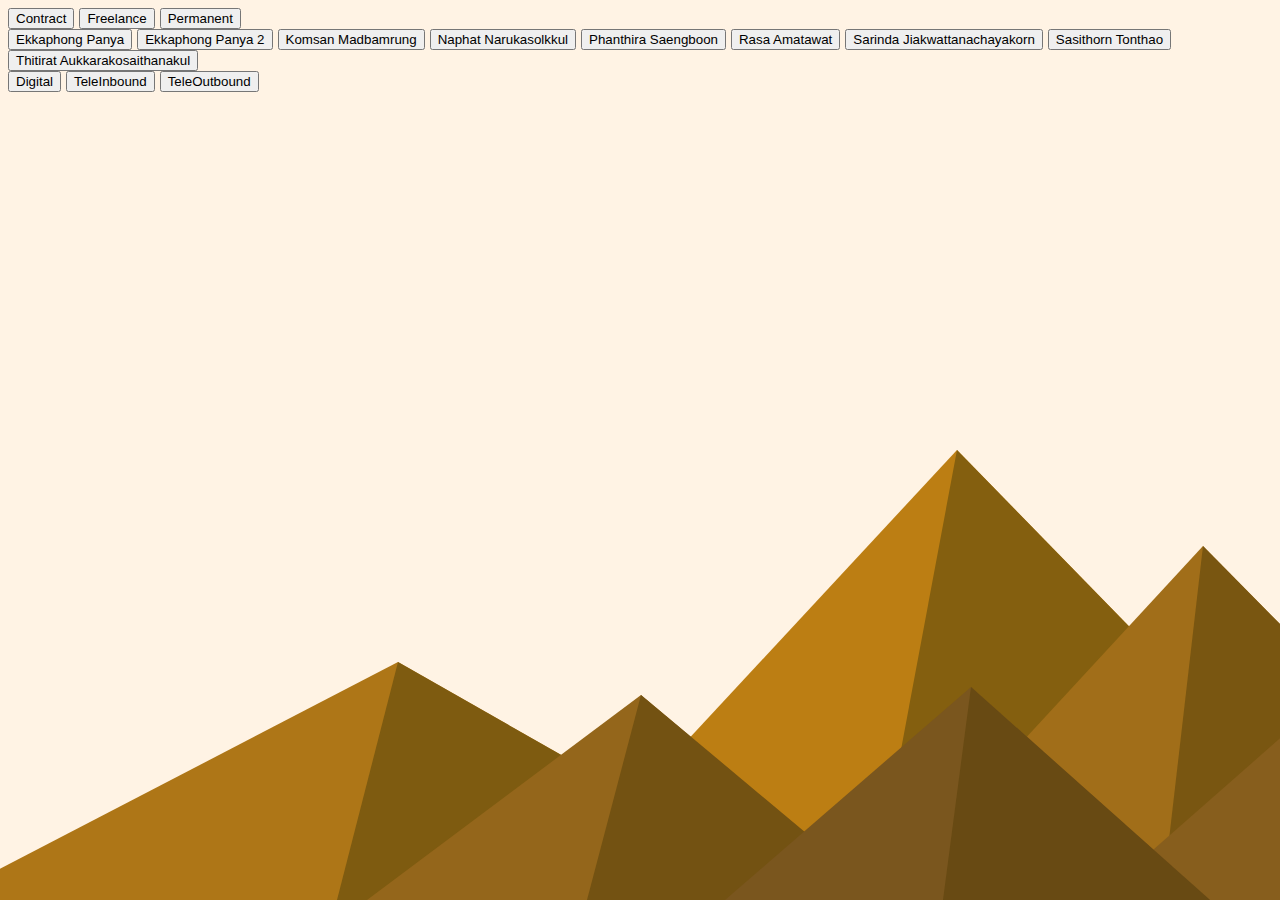
==== index.html @ b5bba04b "filter" ====
<!DOCTYPE html>
<html>
    <head>
        <meta charset="utf-8">
        <title>Index</title>
        <link rel="preconnect" href="https://fonts.googleapis.com">
        <link rel="preconnect" href="https://fonts.gstatic.com" crossorigin>
        <link href="https://fonts.googleapis.com/css2?family=Comfortaa:wght@600&display=swap" rel="stylesheet">
       <link rel="stylesheet" href="css/index.css">
    </head>
    <body>
        <header class="top">
            <div class="page">
                <button id="btncontract">Contract</button>
                <button id="btnfreelance">Freelance</button>
                <button id="btnpermanent">Permanent</button><br />
                <button id="btnekkaphong">Ekkaphong Panya</button>
                <button id="btnekkaphong2">Ekkaphong Panya 2</button>
                <button id="btnkomsan">Komsan Madbamrung</button>
                <button id="btnnaphat">Naphat Narukasolkkul</button>
                <button id="btnphanthira">Phanthira Saengboon</button>
                <button id="btnrasa">Rasa Amatawat</button>
                <button id="btnsarinda">Sarinda Jiakwattanachayakorn</button>
                <button id="btnsasithorn">Sasithorn Tonthao</button>
                <button id="btnthitirat">Thitirat Aukkarakosaithanakul</button><br />
                <button id="btndigital">Digital</button>
                <button id="btnteleinbound">TeleInbound</button>
                <button id="btnteleoutbound">TeleOutbound</button>
            </div>
        </header>
        <div class="main">
            <div id="show">
            </div>
            <script src="js/index.js"></script>
        </div>
    </body>
</html>
---- css/index.css ----
body{
    font-family: 'Comfortaa', cursive;
    font-weight:bolder;
    background-color: #fff3e4;
    background-image: url("data:image/svg+xml,%3Csvg xmlns='http://www.w3.org/2000/svg' viewBox='0 0 1600 900'%3E%3Cpolygon fill='%23bc7e13' points='957 450 539 900 1396 900'/%3E%3Cpolygon fill='%23845f0f' points='957 450 872.9 900 1396 900'/%3E%3Cpolygon fill='%23ae7617' points='-60 900 398 662 816 900'/%3E%3Cpolygon fill='%237e5b10' points='337 900 398 662 816 900'/%3E%3Cpolygon fill='%23a16e19' points='1203 546 1552 900 876 900'/%3E%3Cpolygon fill='%23795611' points='1203 546 1552 900 1162 900'/%3E%3Cpolygon fill='%2394661b' points='641 695 886 900 367 900'/%3E%3Cpolygon fill='%23735212' points='587 900 641 695 886 900'/%3E%3Cpolygon fill='%23875e1d' points='1710 900 1401 632 1096 900'/%3E%3Cpolygon fill='%236e4e13' points='1710 900 1401 632 1365 900'/%3E%3Cpolygon fill='%237a561e' points='1210 900 971 687 725 900'/%3E%3Cpolygon fill='%23684a13' points='943 900 1210 900 971 687'/%3E%3C/svg%3E");
    background-attachment: fixed;
    background-size: cover;}
.show{
}
.permanent{
    overflow: hidden;
    opacity: 1;
    padding: 50px;
    padding-left: 200px;
    margin: 30px;
    border-radius: 200px;
    color: rgb(117, 94, 87);
    font-size: 17px;
    height: 315px;
    transition: 0.6s ease all;
    line-height: 1.8;
    margin-bottom: 0%;
}
.permanent{
    background-color:#D5D6EA;
    box-shadow: 0px 10px 0px #a2a4c2, 0px 3px 15px rgba(0,0,0,.4), inset 0px 1px 0px rgba(255,255,255,.3), inset 0px 0px 3px rgba(255,255,255,.5);
}

.permanent:hover{
    background-color:#e4e4f0;
    box-shadow: 0px 10px 0px #c2c3d8, 0px 3px 15px rgba(0,0,0,.4), inset 0px 1px 0px rgba(255,255,255,.3), inset 0px 0px 3px rgba(255,255,255,.5);
    cursor: pointer;
    transition: 0.3s ease all;
}
.permanent:focus{
    border-radius: 200px;
    height: 900px;
    pointer-events: none;
    transition: 0.3s ease all;
}
.permanent:hover ~ .seemore{
    opacity: 0.7;
    transition: 0.3s ease all;
    animation: float 2s ease-in-out infinite;
}
@keyframes float {
	0% {
		transform: translatey(0px);
	}
	50% {
		transform: translatey(15px);
	}
	100% {
		transform: translatey(0px);
	}
}
.status{
    opacity: 0.9;
    box-shadow: inset 0 0 7px #c4c4c4;
    background-color: rgb(26, 207, 75);
    width: 30px;
    height: 30px;
    margin-right: 90px;
    margin-top: 10px;
    border-radius: 9000px;
    float: right;
}
.seemore{
    height: 60px;
    margin-left: 48.5%;
    margin-top: 1%;
    position: relative;
    opacity: 0;
    transition: 0.3s ease all;
    font-size: 40px;
    color: rgb(0, 0, 0);
}
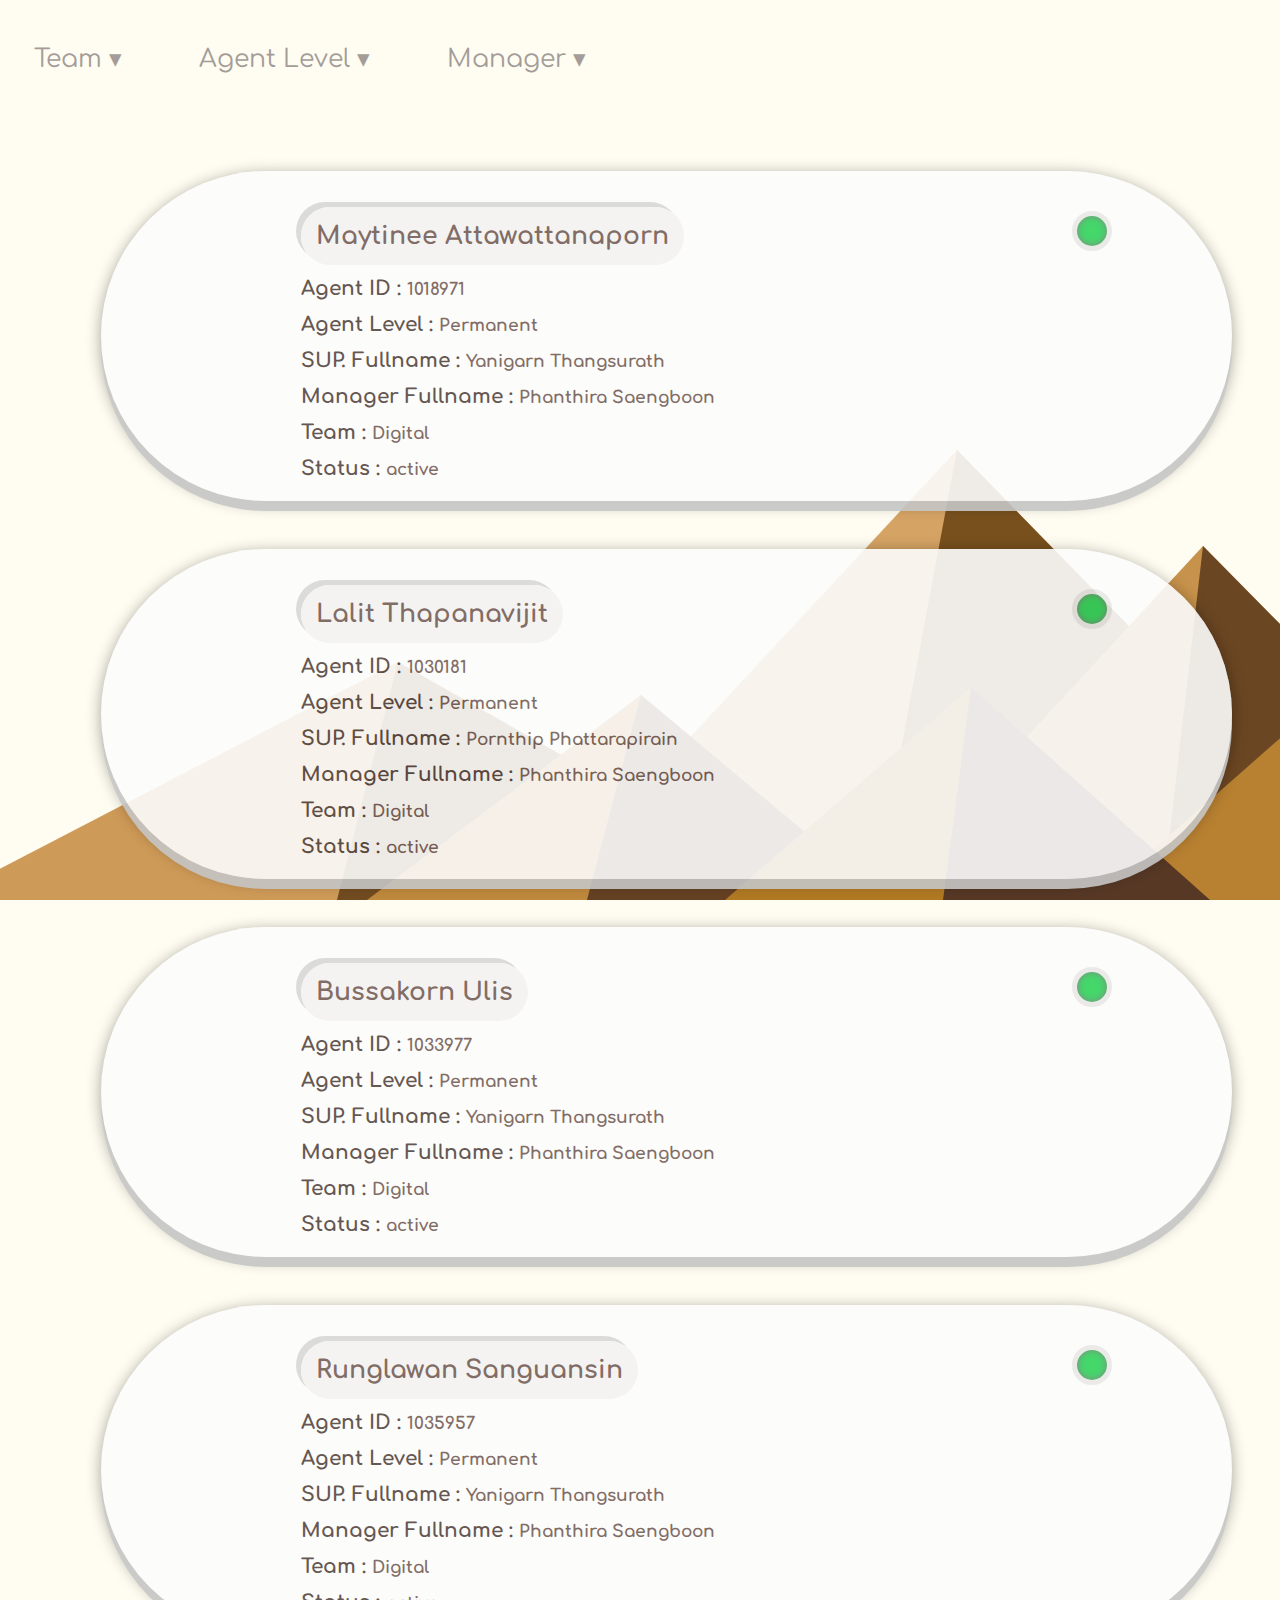
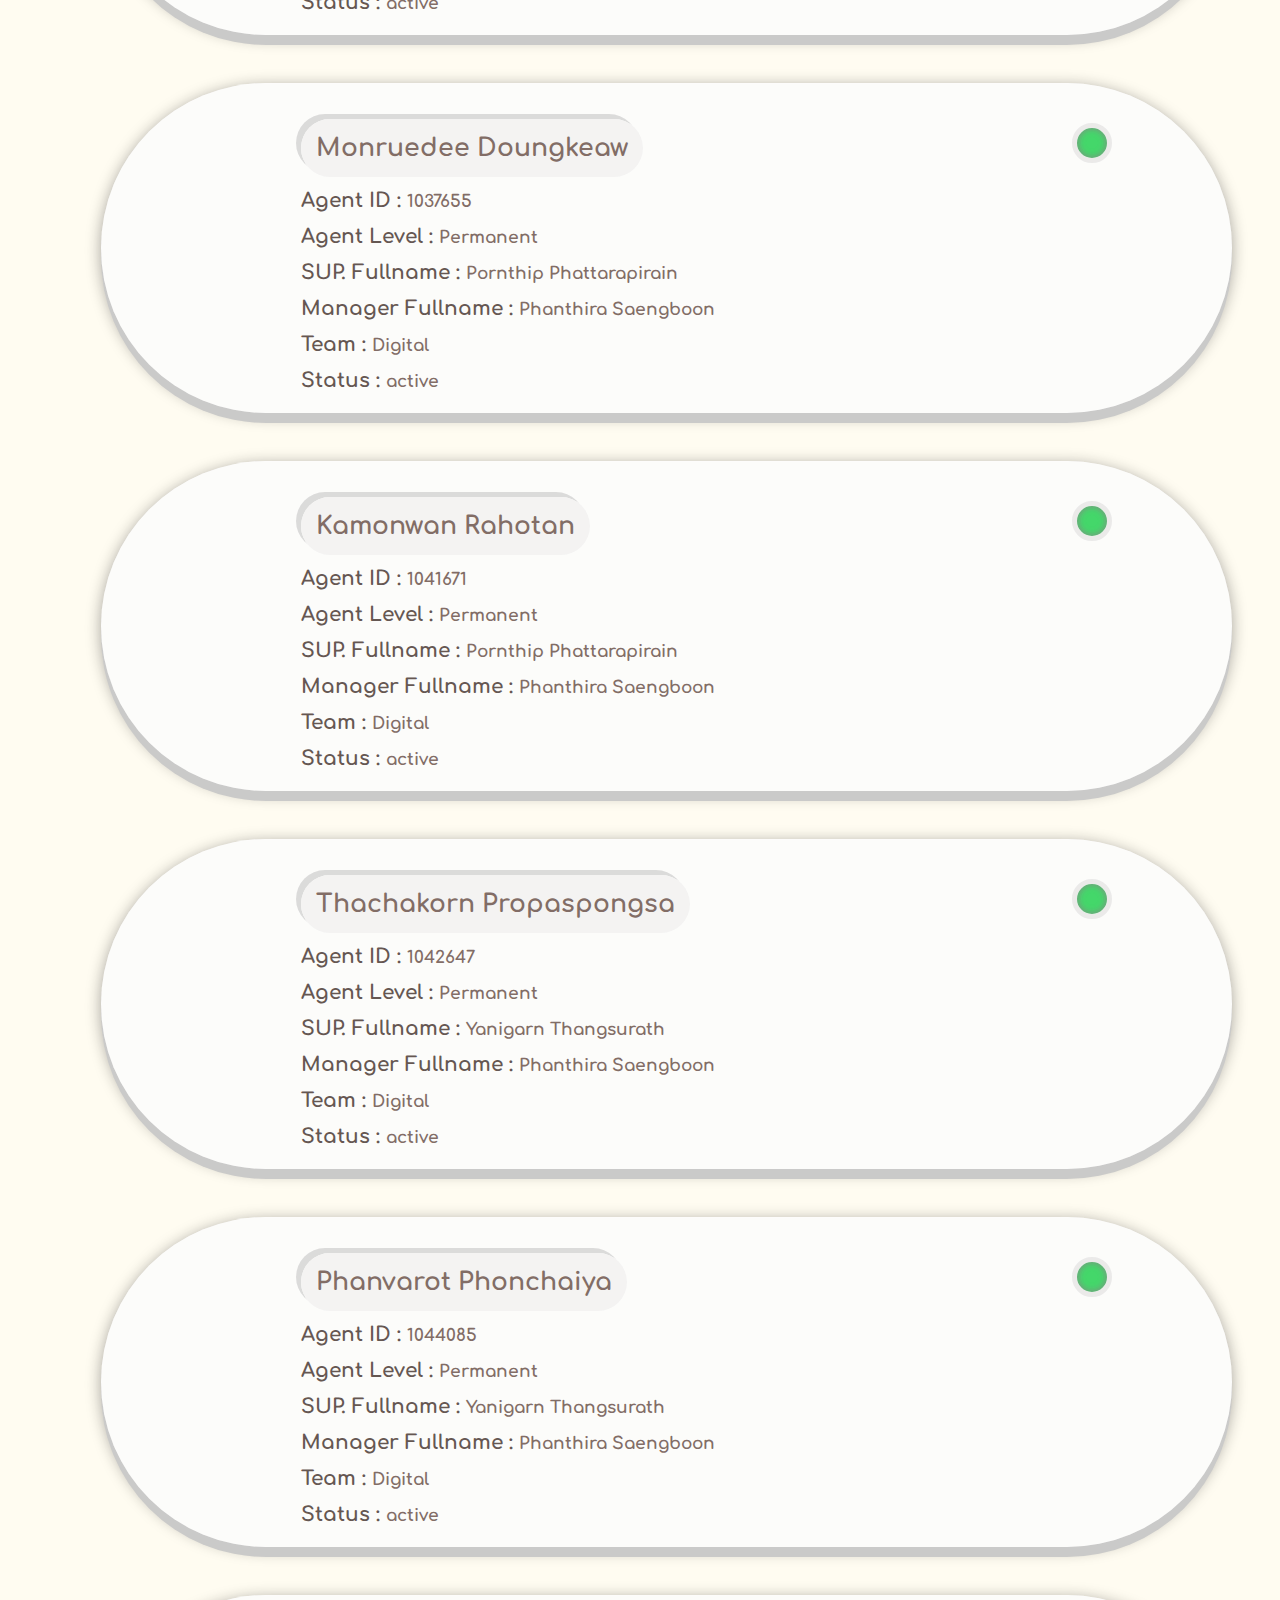
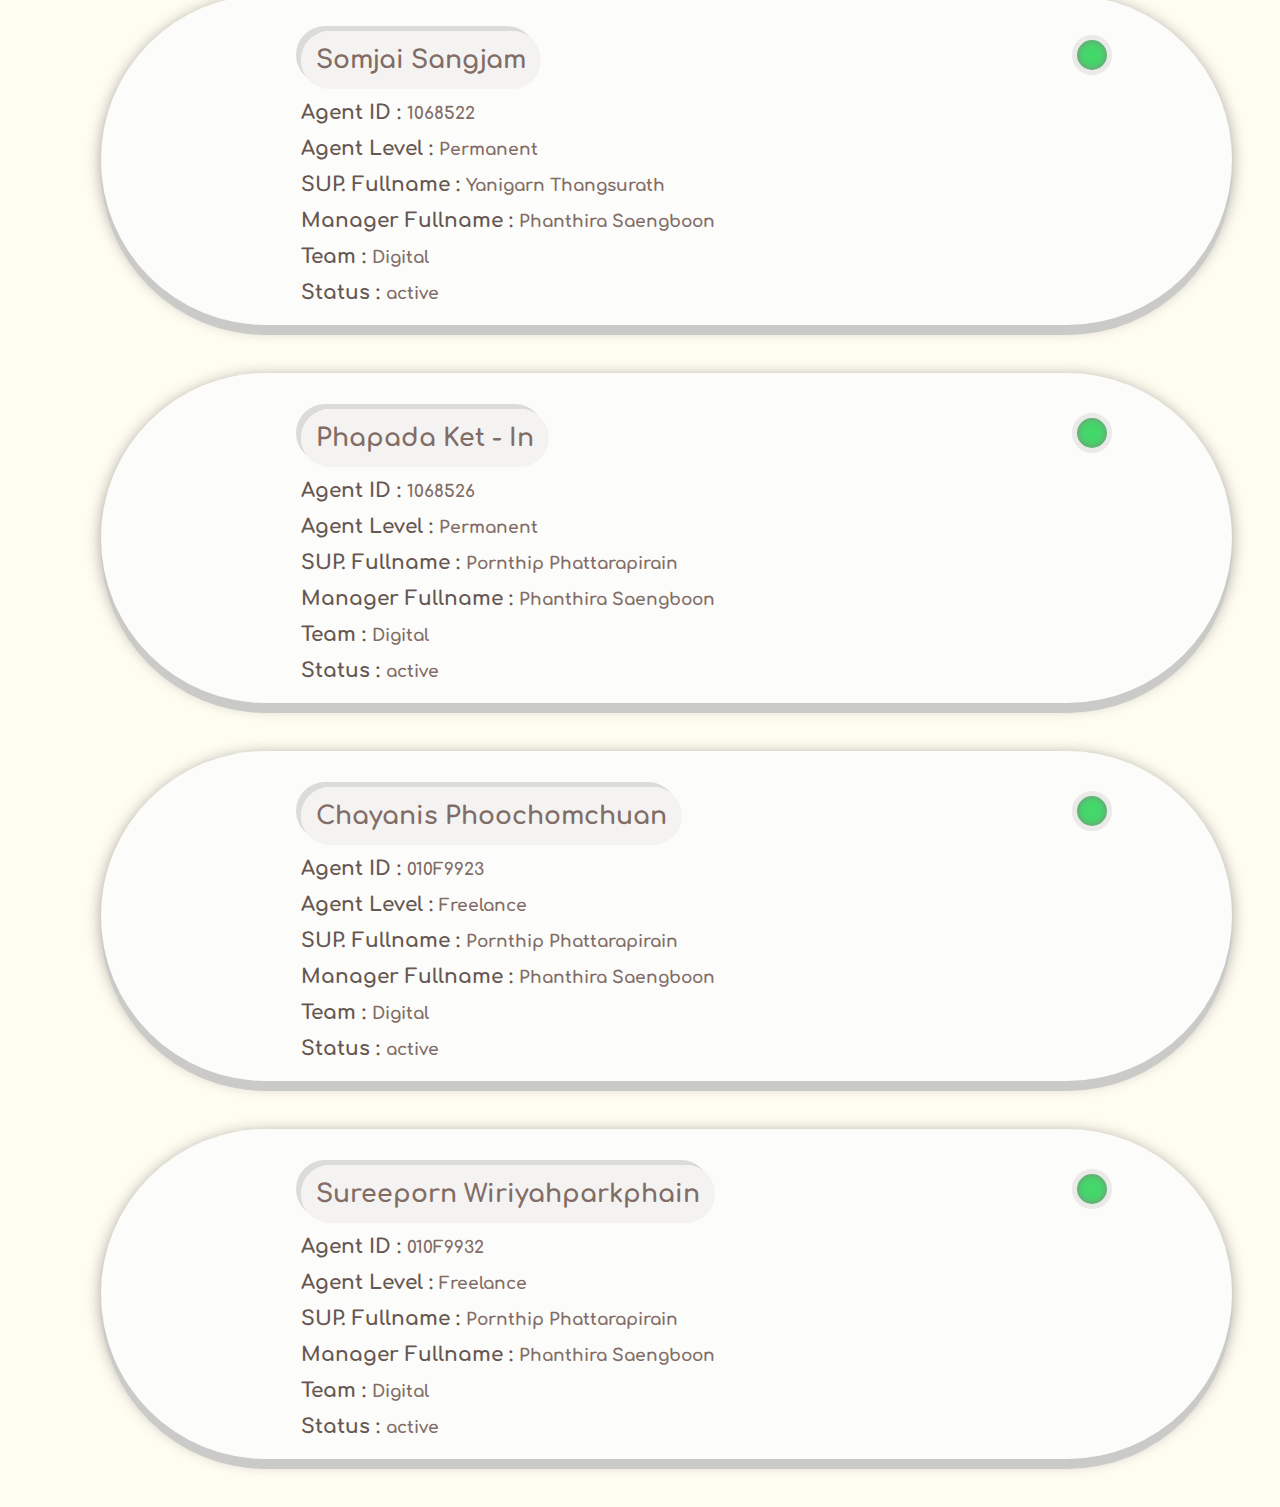
==== commit e87fabfd: "full-update" ====
--- a/index.html
+++ b/index.html
@@ -7,25 +7,129 @@
         <link rel="preconnect" href="https://fonts.gstatic.com" crossorigin>
         <link href="https://fonts.googleapis.com/css2?family=Comfortaa:wght@600&display=swap" rel="stylesheet">
        <link rel="stylesheet" href="css/index.css">
+       <script>
+        function myFunction1() {
+          document.getElementById("myDropdown1").classList.toggle("show1");
+          var dropdowns2 = document.getElementsByClassName("dropdown-content2");
+            var i;
+            for (i = 0; i < dropdowns2.length; i++) {
+              var openDropdown2 = dropdowns2[i];
+              if (openDropdown2.classList.contains('show2')) {
+                openDropdown2.classList.remove('show2');
+              }
+            }
+            var dropdowns3 = document.getElementsByClassName("dropdown-content3");
+            var i;
+            for (i = 0; i < dropdowns3.length; i++) {
+              var openDropdown3 = dropdowns3[i];
+              if (openDropdown3.classList.contains('show3')) {
+                openDropdown3.classList.remove('show3');
+              }
+            }
+        }
+        function myFunction2() {
+          document.getElementById("myDropdown2").classList.toggle("show2");
+          var dropdowns1 = document.getElementsByClassName("dropdown-content1");
+            var i;
+            for (i = 0; i < dropdowns1.length; i++) {
+              var openDropdown1 = dropdowns1[i];
+              if (openDropdown1.classList.contains('show1')) {
+                openDropdown1.classList.remove('show1');
+              }
+            }
+            var dropdowns3 = document.getElementsByClassName("dropdown-content3");
+            var i;
+            for (i = 0; i < dropdowns3.length; i++) {
+              var openDropdown3 = dropdowns3[i];
+              if (openDropdown3.classList.contains('show3')) {
+                openDropdown3.classList.remove('show3');
+              }
+            }
+        }
+        function myFunction3() {
+          document.getElementById("myDropdown3").classList.toggle("show3");
+          var dropdowns2 = document.getElementsByClassName("dropdown-content2");
+            var i;
+            for (i = 0; i < dropdowns2.length; i++) {
+              var openDropdown2 = dropdowns2[i];
+              if (openDropdown2.classList.contains('show2')) {
+                openDropdown2.classList.remove('show2');
+              }
+            }
+            var dropdowns1 = document.getElementsByClassName("dropdown-content1");
+            var i;
+            for (i = 0; i < dropdowns1.length; i++) {
+              var openDropdown1 = dropdowns1[i];
+              if (openDropdown1.classList.contains('show1')) {
+                openDropdown1.classList.remove('show1');
+              }
+            }
+        }
+        window.onclick = function(event) {
+          if (!event.target.matches('.dropbtn1')&&!event.target.matches('.dropbtn2')&&!event.target.matches('.dropbtn3')) {
+            var dropdowns1 = document.getElementsByClassName("dropdown-content1");
+            var i;
+            for (i = 0; i < dropdowns1.length; i++) {
+              var openDropdown1 = dropdowns1[i];
+              if (openDropdown1.classList.contains('show1')) {
+                openDropdown1.classList.remove('show1');
+              }
+            }
+            var dropdowns2 = document.getElementsByClassName("dropdown-content2");
+            var i;
+            for (i = 0; i < dropdowns2.length; i++) {
+              var openDropdown2 = dropdowns2[i];
+              if (openDropdown2.classList.contains('show2')) {
+                openDropdown2.classList.remove('show2');
+              }
+            }
+            var dropdowns3 = document.getElementsByClassName("dropdown-content3");
+            var i;
+            for (i = 0; i < dropdowns3.length; i++) {
+              var openDropdown3 = dropdowns3[i];
+              if (openDropdown3.classList.contains('show3')) {
+                openDropdown3.classList.remove('show3');
+              }
+            }
+          }
+        }
+
+        </script>
     </head>
     <body>
         <header class="top">
             <div class="page">
-                <button id="btncontract">Contract</button>
-                <button id="btnfreelance">Freelance</button>
-                <button id="btnpermanent">Permanent</button><br />
-                <button id="btnekkaphong">Ekkaphong Panya</button>
-                <button id="btnekkaphong2">Ekkaphong Panya 2</button>
-                <button id="btnkomsan">Komsan Madbamrung</button>
-                <button id="btnnaphat">Naphat Narukasolkkul</button>
-                <button id="btnphanthira">Phanthira Saengboon</button>
-                <button id="btnrasa">Rasa Amatawat</button>
-                <button id="btnsarinda">Sarinda Jiakwattanachayakorn</button>
-                <button id="btnsasithorn">Sasithorn Tonthao</button>
-                <button id="btnthitirat">Thitirat Aukkarakosaithanakul</button><br />
-                <button id="btndigital">Digital</button>
-                <button id="btnteleinbound">TeleInbound</button>
-                <button id="btnteleoutbound">TeleOutbound</button>
+                <div class="dropdown1">
+                    <button onclick="myFunction1()" class="dropbtn1" id ="drop1">Team ▾</button>
+                    <div id="myDropdown1" class="dropdown-content1">
+                        <button class="btnteam" id="btndigital">Digital</button>
+                        <button class="btnteam" id="btnteleinbound">TeleInbound</button>
+                        <button class="btnteam" id="btnteleoutbound">TeleOutbound</button>  
+                    </div>
+                </div>
+                <div class="dropdown2">
+                    <button onclick="myFunction2()" class="dropbtn2" id ="drop2">Agent Level ▾</button>
+                    <div id="myDropdown2" class="dropdown-content2">
+                        <button class="btnlv" id="btncontract">Contract</a>
+                        <button class="btnlv" id="btnfreelance">Freelance</a>
+                        <button class="btnlv" id="btnpermanent">Permanent</a>
+                    </div>
+                </div>
+                <div class="dropdown3">
+                    <button onclick="myFunction3()" class="dropbtn3" id ="drop3">Manager ▾</button>
+                    <div id="myDropdown3" class="dropdown-content3">
+                        <button class="btnmng" id="btnekkaphong">Ekkaphong Panya</a>
+                        <button class="btnmng" id="btnekkaphong2">Ekkaphong Panya 2</a>
+                        <button class="btnmng" id="btnkomsan">Komsan Madbamrung</a>
+                        <button class="btnmng" id="btnnaphat">Naphat Narukasolkkul</a>
+                        <button class="btnmng" id="btnphanthira">Phanthira Saengboon</a>
+                        <button class="btnmng" id="btnrasa">Rasa Amatawat</a>
+                        <button class="btnmng" id="btnsarinda">Sarinda Jiakwattanachayakorn</a>
+                        <button class="btnmng" id="btnsasithorn">Sasithorn Tonthao</a>
+                        <button class="btnmng" id="btnthitirat">Thitirat Aukkarakosaithanakul</a>
+                    </div>
+                </div>                             
+
             </div>
         </header>
         <div class="main">
--- a/css/index.css
+++ b/css/index.css
@@ -1,62 +1,81 @@
 body{
     font-family: 'Comfortaa', cursive;
     font-weight:bolder;
-    background-color: #fff3e4;
-    background-image: url("data:image/svg+xml,%3Csvg xmlns='http://www.w3.org/2000/svg' viewBox='0 0 1600 900'%3E%3Cpolygon fill='%23bc7e13' points='957 450 539 900 1396 900'/%3E%3Cpolygon fill='%23845f0f' points='957 450 872.9 900 1396 900'/%3E%3Cpolygon fill='%23ae7617' points='-60 900 398 662 816 900'/%3E%3Cpolygon fill='%237e5b10' points='337 900 398 662 816 900'/%3E%3Cpolygon fill='%23a16e19' points='1203 546 1552 900 876 900'/%3E%3Cpolygon fill='%23795611' points='1203 546 1552 900 1162 900'/%3E%3Cpolygon fill='%2394661b' points='641 695 886 900 367 900'/%3E%3Cpolygon fill='%23735212' points='587 900 641 695 886 900'/%3E%3Cpolygon fill='%23875e1d' points='1710 900 1401 632 1096 900'/%3E%3Cpolygon fill='%236e4e13' points='1710 900 1401 632 1365 900'/%3E%3Cpolygon fill='%237a561e' points='1210 900 971 687 725 900'/%3E%3Cpolygon fill='%23684a13' points='943 900 1210 900 971 687'/%3E%3C/svg%3E");
+    background-color: #FFFCF1;
+    background-image: url("data:image/svg+xml,%3Csvg xmlns='http://www.w3.org/2000/svg' viewBox='0 0 1600 900'%3E%3Cpolygon fill='%23d5a364' points='957 450 539 900 1396 900'/%3E%3Cpolygon fill='%2378501e' points='957 450 872.9 900 1396 900'/%3E%3Cpolygon fill='%23ce9a57' points='-60 900 398 662 816 900'/%3E%3Cpolygon fill='%23724b20' points='337 900 398 662 816 900'/%3E%3Cpolygon fill='%23c7924b' points='1203 546 1552 900 876 900'/%3E%3Cpolygon fill='%236b4622' points='1203 546 1552 900 1162 900'/%3E%3Cpolygon fill='%23bf893e' points='641 695 886 900 367 900'/%3E%3Cpolygon fill='%23654123' points='587 900 641 695 886 900'/%3E%3Cpolygon fill='%23b88131' points='1710 900 1401 632 1096 900'/%3E%3Cpolygon fill='%235d3c24' points='1710 900 1401 632 1365 900'/%3E%3Cpolygon fill='%23b07923' points='1210 900 971 687 725 900'/%3E%3Cpolygon fill='%23563825' points='943 900 1210 900 971 687'/%3E%3C/svg%3E");
     background-attachment: fixed;
     background-size: cover;}
-.show{
+#show{
+    margin-top: 100px;
+    margin-left: 5%;
 }
 .permanent{
+    border-radius: 200px;
+    width: 75%;
     overflow: hidden;
-    opacity: 1;
-    padding: 50px;
+    opacity: 0.9;
+    padding: 30px;
     padding-left: 200px;
     margin: 30px;
-    border-radius: 200px;
     color: rgb(117, 94, 87);
     font-size: 17px;
-    height: 315px;
+    height: 270px;
     transition: 0.6s ease all;
     line-height: 1.8;
-    margin-bottom: 0%;
-}
-.permanent{
-    background-color:#D5D6EA;
-    box-shadow: 0px 10px 0px #a2a4c2, 0px 3px 15px rgba(0,0,0,.4), inset 0px 1px 0px rgba(255,255,255,.3), inset 0px 0px 3px rgba(255,255,255,.5);
+    margin-bottom: 4%;
+    margin-top: 0%;
+    background-color:#fcfcfc;
+    box-shadow: 0px 10px 0px #c5c5c5, 0px 3px 15px rgba(0,0,0,.4), inset 0px 1px 0px rgba(255,255,255,.3), inset 0px 0px 3px rgba(255,255,255,.5);
+
 }
 
 .permanent:hover{
-    background-color:#e4e4f0;
-    box-shadow: 0px 10px 0px #c2c3d8, 0px 3px 15px rgba(0,0,0,.4), inset 0px 1px 0px rgba(255,255,255,.3), inset 0px 0px 3px rgba(255,255,255,.5);
+    transform: scale(1.06);
+    opacity: 1;
+    background-color:#ffffff;
+    box-shadow: 0px 10px 0px #c5c5c5, 0px 3px 15px rgba(0,0,0,.4), inset 0px 1px 0px rgba(255,255,255,.3), inset 0px 0px 3px rgba(255,255,255,.5);
     cursor: pointer;
     transition: 0.3s ease all;
 }
 .permanent:focus{
-    border-radius: 200px;
-    height: 900px;
+    opacity: 1;
+    height: 840px;
     pointer-events: none;
     transition: 0.3s ease all;
 }
-.permanent:hover ~ .seemore{
-    opacity: 0.7;
+.permanent:hover > .seemore{
+    opacity: 0.5;
     transition: 0.3s ease all;
     animation: float 2s ease-in-out infinite;
 }
+.permanent:hover .Column,.permanent:hover > .agentname{
+}
+.agentname{
+    font-size: 25px;
+    background-color: #f3f3f3;
+    border-radius:50px;padding:15px;
+    margin-bottom:10px;
+    box-shadow: -5px -5px 0  #d8d8d8;
+    line-height: 2.8;
+}
+.bold{
+    color: rgb(85, 70, 65);
+    font-size: 20px;
+}
 @keyframes float {
 	0% {
-		transform: translatey(0px);
+		transform: translatey(-130px);
 	}
 	50% {
-		transform: translatey(15px);
+		transform: translatey(-110px);
 	}
 	100% {
-		transform: translatey(0px);
+		transform: translatey(-130px);
 	}
 }
 .status{
     opacity: 0.9;
-    box-shadow: inset 0 0 7px #c4c4c4;
+    box-shadow: inset 0 0 7px #6e6e6e;
     background-color: rgb(26, 207, 75);
     width: 30px;
     height: 30px;
@@ -64,14 +83,106 @@
     margin-top: 10px;
     border-radius: 9000px;
     float: right;
+    border: 5px solid rgb(231, 231, 231);
 }
 .seemore{
-    height: 60px;
-    margin-left: 48.5%;
-    margin-top: 1%;
+    opacity: 0;
+    transform: translatey(-110px);
+    line-height: 0px;
+    margin-bottom: 0%;
+    height: 0px;
+    margin-left: 40%;
+    margin-top: 0%;
     position: relative;
-    opacity: 0;
     transition: 0.3s ease all;
-    font-size: 40px;
+    font-size: 80px;
     color: rgb(0, 0, 0);
+}
+.dropbtn1,.dropbtn2,.dropbtn3 {
+    font-family: 'Comfortaa', cursive;
+    height: 10px;
+    background-color: transparent;
+    border: none;
+    cursor:pointer;
+    outline: none;
+    color: rgb(163, 156, 153);
+    margin-right: 40px;
+    margin-left: 20px;
+    margin-top: 35px;
+    font-size: 25px;
+    transition: 0.6s ease all;
+  }
+
+.dropbtn1:hover,.dropbtn2:hover,.dropbtn3:hover{
+    height: 10px;
+    color:rgb(100, 97, 95);
+    transform: scale(1.1);
+}
+.dropdown1,.dropdown2 ,.dropdown3 {
+    position: relative;
+    display: inline-block;
+  }
+  
+.dropdown-content1,.dropdown-content2 ,.dropdown-content3 {
+    margin-left: 20px;
+    margin-top: 10px;
+    display: none;
+    position: absolute;
+    background-color: white;
+    opacity: 0.8;
+    min-width: 150px;
+    box-shadow: 0px 8px 16px 0px rgba(0,0,0,0.2);
+    z-index: 1;
+    border-radius: 25px;
+  }
+
+.dropdown-content1 a:hover,.dropdown-content2 a:hover,.dropdown-content3 a:hover {
+      background-color: #ddd;
+    }
+.btnlv,.btnmng,.btnteam{
+    font-family: 'Comfortaa', cursive;
+    font-weight: bolder;
+    background: transparent;
+    border: transparent;
+    display: block;
+    font-size: 15px;
+    padding: 10px;
+    width: 100%;
+    text-align: left;
+    border-radius: 25px;
+}
+.btnlv:hover,.btnmng:hover,.btnteam:hover{
+background: #ddd;
+cursor: pointer;
+border-radius: 25px;
+}
+.show1 {display:block;}
+.show2 {display:block;}
+.show3 {display:block;}
+.Row {
+    margin-top: 20px;
+    display: table;
+    width: 70%; 
+    table-layout: fixed; 
+    border-spacing: 5px; 
+}
+.Left,.Right{
+    display: table-cell;
+}
+.Column{
+    display: table-cell;
+    background-color: #f8f8f8;
+    box-shadow: -5px -5px 0  #ececec;
+    border-radius:50px;
+    padding:5px;
+    text-align: center;
+}
+.RowLv {
+    margin-top: 20px;
+    display: table;
+    width: 70%; 
+    table-layout: fixed; 
+    border-spacing: 40px 2px; 
+    margin-left: -4%;
+
 }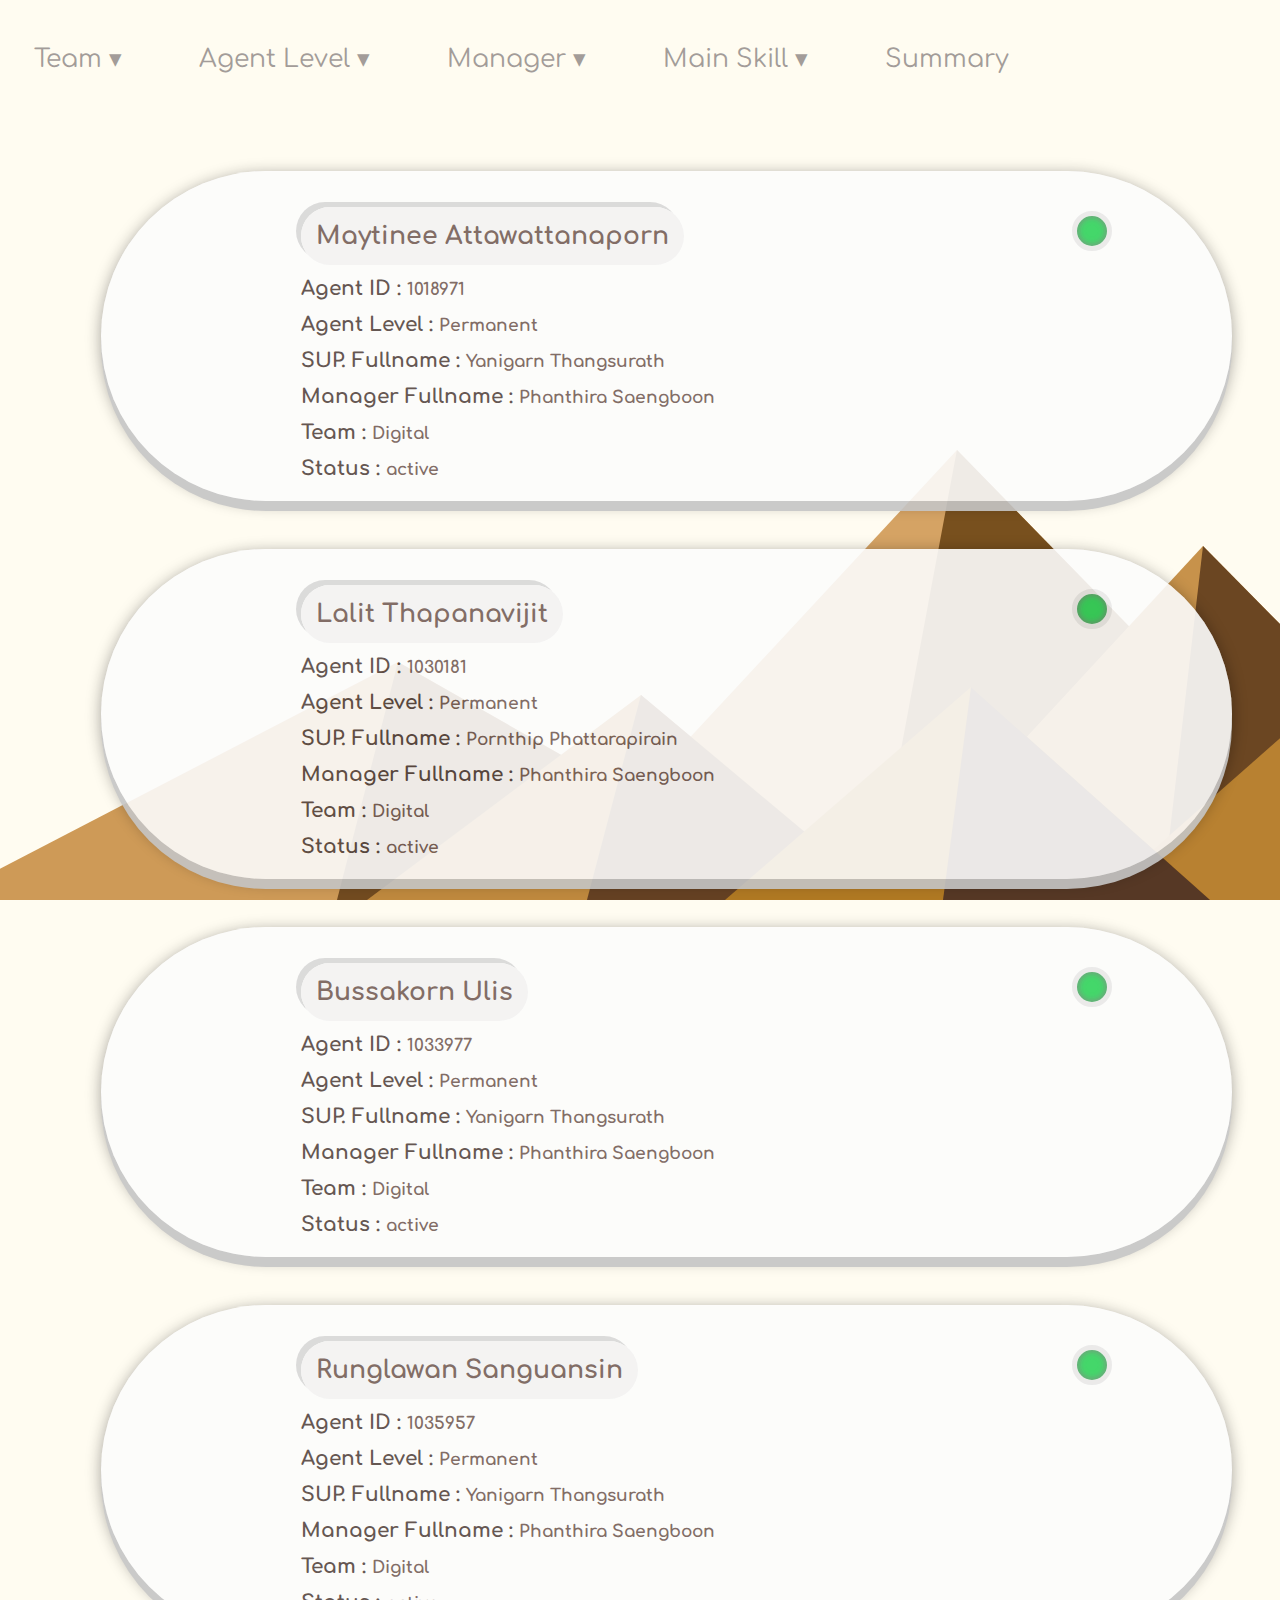
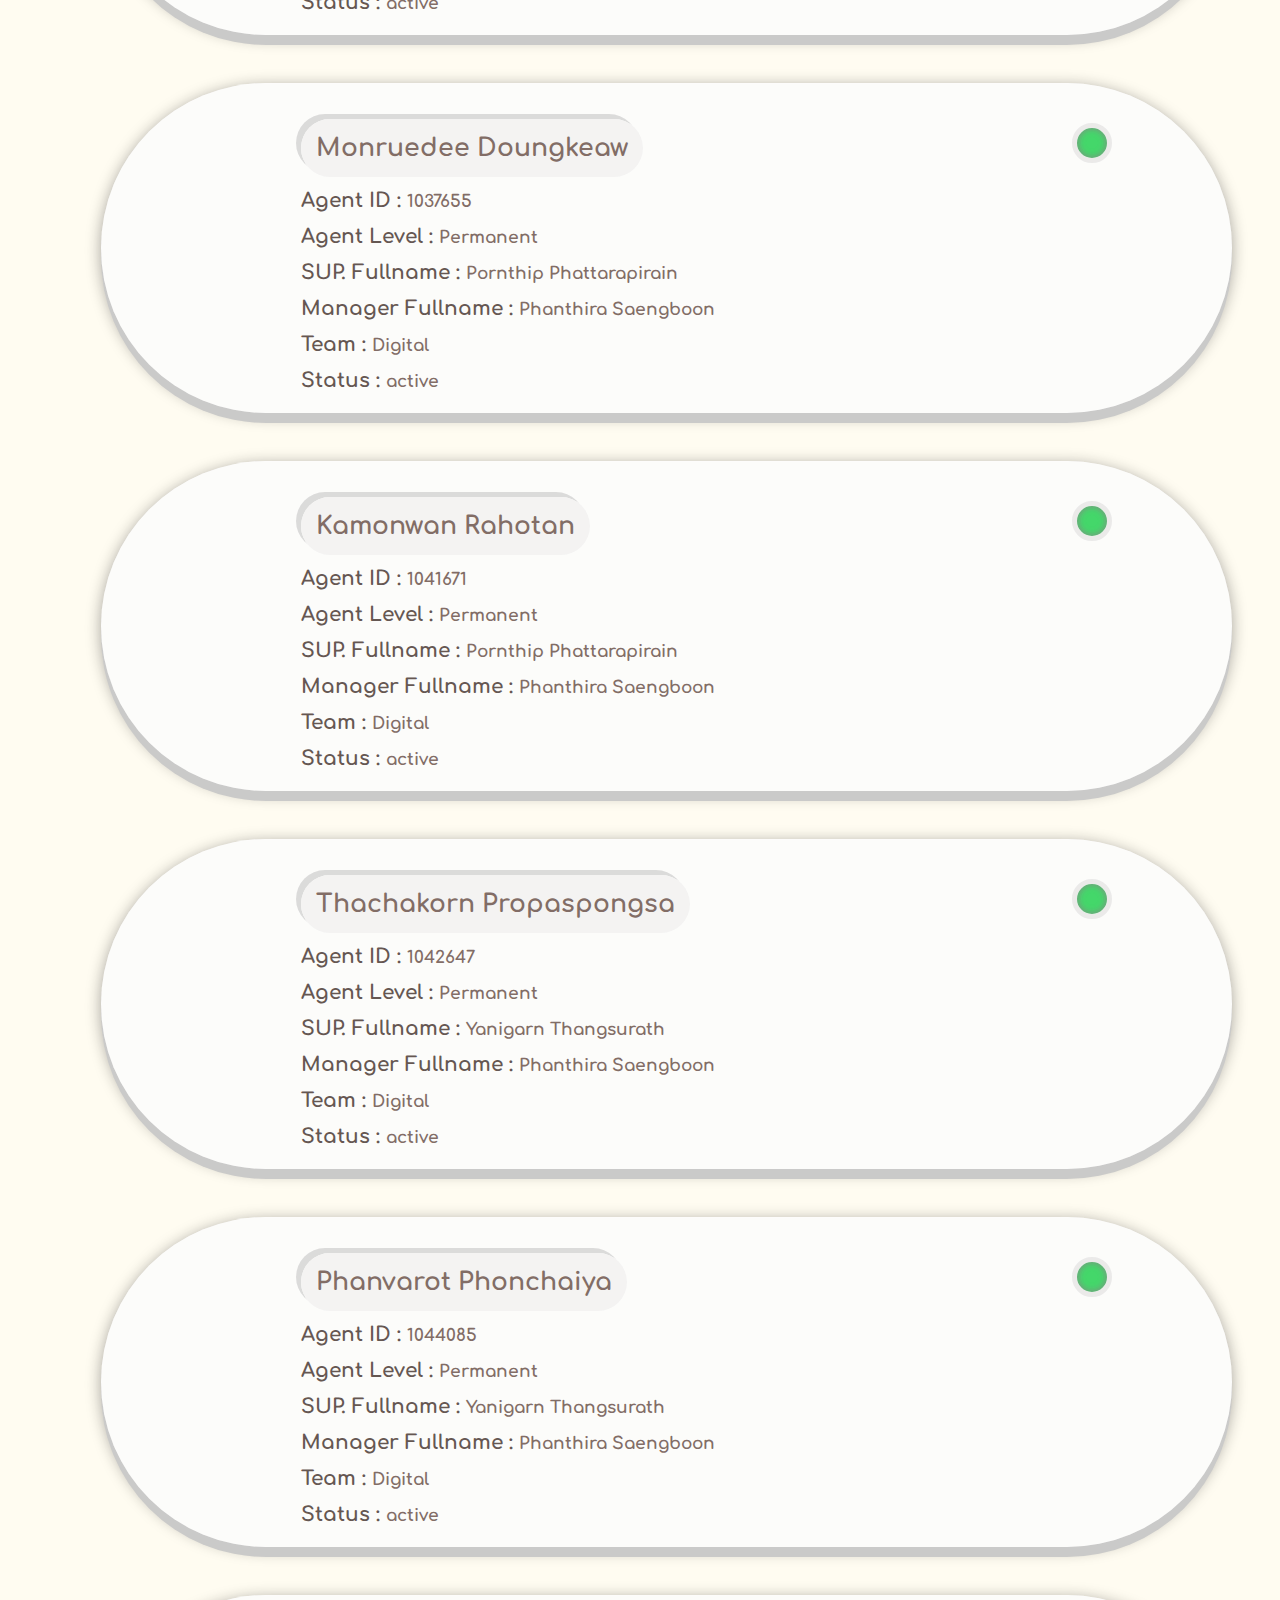
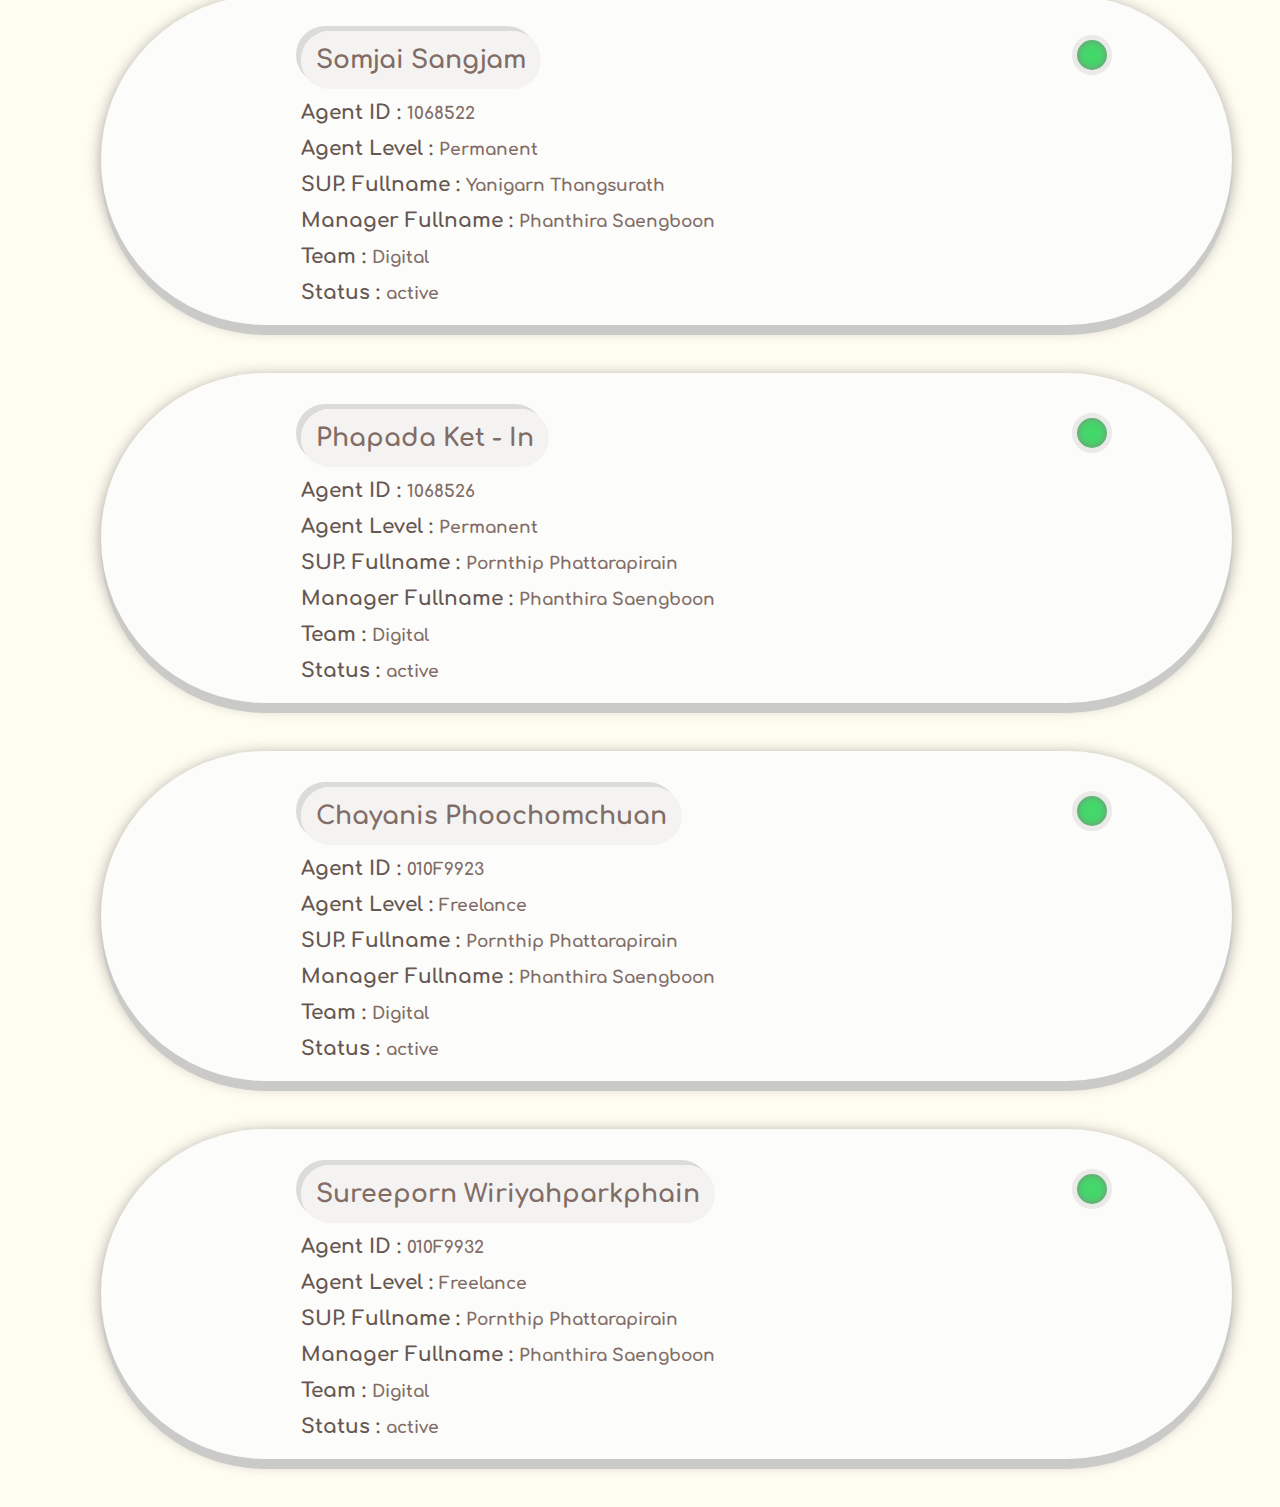
==== commit 7fb0db18: "summary" ====
--- a/index.html
+++ b/index.html
@@ -2,7 +2,7 @@
 <html>
     <head>
         <meta charset="utf-8">
-        <title>Index</title>
+        <title>Agent Info</title>
         <link rel="preconnect" href="https://fonts.googleapis.com">
         <link rel="preconnect" href="https://fonts.gstatic.com" crossorigin>
         <link href="https://fonts.googleapis.com/css2?family=Comfortaa:wght@600&display=swap" rel="stylesheet">
@@ -26,6 +26,14 @@
                 openDropdown3.classList.remove('show3');
               }
             }
+            var dropdowns4 = document.getElementsByClassName("dropdown-content4");
+            var i;
+            for (i = 0; i < dropdowns4.length; i++) {
+              var openDropdown4 = dropdowns4[i];
+              if (openDropdown4.classList.contains('show4')) {
+                openDropdown4.classList.remove('show4');
+              }
+            }
         }
         function myFunction2() {
           document.getElementById("myDropdown2").classList.toggle("show2");
@@ -45,17 +53,17 @@
                 openDropdown3.classList.remove('show3');
               }
             }
+            var dropdowns4 = document.getElementsByClassName("dropdown-content4");
+            var i;
+            for (i = 0; i < dropdowns4.length; i++) {
+              var openDropdown4 = dropdowns4[i];
+              if (openDropdown4.classList.contains('show4')) {
+                openDropdown4.classList.remove('show4');
+              }
+            }
         }
         function myFunction3() {
           document.getElementById("myDropdown3").classList.toggle("show3");
-          var dropdowns2 = document.getElementsByClassName("dropdown-content2");
-            var i;
-            for (i = 0; i < dropdowns2.length; i++) {
-              var openDropdown2 = dropdowns2[i];
-              if (openDropdown2.classList.contains('show2')) {
-                openDropdown2.classList.remove('show2');
-              }
-            }
             var dropdowns1 = document.getElementsByClassName("dropdown-content1");
             var i;
             for (i = 0; i < dropdowns1.length; i++) {
@@ -64,9 +72,52 @@
                 openDropdown1.classList.remove('show1');
               }
             }
+            var dropdowns2 = document.getElementsByClassName("dropdown-content2");
+            var i;
+            for (i = 0; i < dropdowns2.length; i++) {
+              var openDropdown2 = dropdowns2[i];
+              if (openDropdown2.classList.contains('show2')) {
+                openDropdown2.classList.remove('show2');
+              }
+            }
+            var dropdowns4 = document.getElementsByClassName("dropdown-content4");
+            var i;
+            for (i = 0; i < dropdowns4.length; i++) {
+              var openDropdown4 = dropdowns4[i];
+              if (openDropdown4.classList.contains('show4')) {
+                openDropdown4.classList.remove('show4');
+              }
+            }
+        }
+        function myFunction4() {
+          document.getElementById("myDropdown4").classList.toggle("show4");
+            var dropdowns2 = document.getElementsByClassName("dropdown-content2");
+            var i;
+            for (i = 0; i < dropdowns2.length; i++) {
+              var openDropdown2 = dropdowns2[i];
+              if (openDropdown2.classList.contains('show2')) {
+                openDropdown2.classList.remove('show2');
+              }
+            }
+            var dropdowns1 = document.getElementsByClassName("dropdown-content1");
+            var i;
+            for (i = 0; i < dropdowns1.length; i++) {
+              var openDropdown1 = dropdowns1[i];
+              if (openDropdown1.classList.contains('show1')) {
+                openDropdown1.classList.remove('show1');
+              }
+            }
+            var dropdowns3 = document.getElementsByClassName("dropdown-content3");
+            var i;
+            for (i = 0; i < dropdowns3.length; i++) {
+              var openDropdown3 = dropdowns3[i];
+              if (openDropdown3.classList.contains('show3')) {
+                openDropdown3.classList.remove('show3');
+              }
+            }
         }
         window.onclick = function(event) {
-          if (!event.target.matches('.dropbtn1')&&!event.target.matches('.dropbtn2')&&!event.target.matches('.dropbtn3')) {
+          if (!event.target.matches('.dropbtn1')&&!event.target.matches('.dropbtn2')&&!event.target.matches('.dropbtn3')&&!event.target.matches('.dropbtn4')) {
             var dropdowns1 = document.getElementsByClassName("dropdown-content1");
             var i;
             for (i = 0; i < dropdowns1.length; i++) {
@@ -89,6 +140,14 @@
               var openDropdown3 = dropdowns3[i];
               if (openDropdown3.classList.contains('show3')) {
                 openDropdown3.classList.remove('show3');
+              }
+            }
+            var dropdowns4 = document.getElementsByClassName("dropdown-content4");
+            var i;
+            for (i = 0; i < dropdowns4.length; i++) {
+              var openDropdown4 = dropdowns4[i];
+              if (openDropdown4.classList.contains('show4')) {
+                openDropdown4.classList.remove('show4');
               }
             }
           }
@@ -128,8 +187,22 @@
                         <button class="btnmng" id="btnsasithorn">Sasithorn Tonthao</a>
                         <button class="btnmng" id="btnthitirat">Thitirat Aukkarakosaithanakul</a>
                     </div>
-                </div>                             
-
+                </div> 
+                <div class="dropdown4">
+                  <button onclick="myFunction4()" class="dropbtn4" id ="drop4">Main Skill ▾</button>
+                  <div id="myDropdown4" class="dropdown-content4">
+                      <button class="btnskill" id="btnentsim">EntSIM</a>
+                      <button class="btnskill" id="btnp2p">P2P</a>
+                      <button class="btnskill" id="btntmh">TMH</a>
+                      <button class="btnskill" id="btntol">TOL (CVG)</a>
+                      <button class="btnskill" id="btntid">True ID</a>
+                      <button class="btnskill" id="btntvs">TVS</a>
+                      <button class="btnskill" id="btnutmh">Up TMH</a>
+                      <button class="btnskill" id="btnutol">Up TOL</a>
+                      <button class="btnskill" id="btnutvs">Up TVS</a>
+                  </div>
+              </div>                             
+                  <button class="btnsummary" onclick=" window.open('summary.html','_blank')"> Summary</button>
             </div>
         </header>
         <div class="main">
--- a/css/index.css
+++ b/css/index.css
@@ -4,7 +4,8 @@
     background-color: #FFFCF1;
     background-image: url("data:image/svg+xml,%3Csvg xmlns='http://www.w3.org/2000/svg' viewBox='0 0 1600 900'%3E%3Cpolygon fill='%23d5a364' points='957 450 539 900 1396 900'/%3E%3Cpolygon fill='%2378501e' points='957 450 872.9 900 1396 900'/%3E%3Cpolygon fill='%23ce9a57' points='-60 900 398 662 816 900'/%3E%3Cpolygon fill='%23724b20' points='337 900 398 662 816 900'/%3E%3Cpolygon fill='%23c7924b' points='1203 546 1552 900 876 900'/%3E%3Cpolygon fill='%236b4622' points='1203 546 1552 900 1162 900'/%3E%3Cpolygon fill='%23bf893e' points='641 695 886 900 367 900'/%3E%3Cpolygon fill='%23654123' points='587 900 641 695 886 900'/%3E%3Cpolygon fill='%23b88131' points='1710 900 1401 632 1096 900'/%3E%3Cpolygon fill='%235d3c24' points='1710 900 1401 632 1365 900'/%3E%3Cpolygon fill='%23b07923' points='1210 900 971 687 725 900'/%3E%3Cpolygon fill='%23563825' points='943 900 1210 900 971 687'/%3E%3C/svg%3E");
     background-attachment: fixed;
-    background-size: cover;}
+    background-size: cover;
+}
 #show{
     margin-top: 100px;
     margin-left: 5%;
@@ -98,7 +99,7 @@
     font-size: 80px;
     color: rgb(0, 0, 0);
 }
-.dropbtn1,.dropbtn2,.dropbtn3 {
+.dropbtn1,.dropbtn2,.dropbtn3,.dropbtn4,.btnsummary {
     font-family: 'Comfortaa', cursive;
     height: 10px;
     background-color: transparent;
@@ -113,17 +114,17 @@
     transition: 0.6s ease all;
   }
 
-.dropbtn1:hover,.dropbtn2:hover,.dropbtn3:hover{
+.dropbtn1:hover,.dropbtn2:hover,.dropbtn3:hover,.dropbtn4:hover,.btnsummary:hover{
     height: 10px;
     color:rgb(100, 97, 95);
     transform: scale(1.1);
 }
-.dropdown1,.dropdown2 ,.dropdown3 {
+.dropdown1,.dropdown2 ,.dropdown3,.dropdown4 {
     position: relative;
     display: inline-block;
   }
   
-.dropdown-content1,.dropdown-content2 ,.dropdown-content3 {
+.dropdown-content1,.dropdown-content2 ,.dropdown-content3,.dropdown-content4 {
     margin-left: 20px;
     margin-top: 10px;
     display: none;
@@ -136,10 +137,10 @@
     border-radius: 25px;
   }
 
-.dropdown-content1 a:hover,.dropdown-content2 a:hover,.dropdown-content3 a:hover {
+.dropdown-content1 a:hover,.dropdown-content2 a:hover,.dropdown-content3 a:hover,.dropdown-content4 a:hover {
       background-color: #ddd;
     }
-.btnlv,.btnmng,.btnteam{
+.btnlv,.btnmng,.btnteam,.btnskill{
     font-family: 'Comfortaa', cursive;
     font-weight: bolder;
     background: transparent;
@@ -151,14 +152,12 @@
     text-align: left;
     border-radius: 25px;
 }
-.btnlv:hover,.btnmng:hover,.btnteam:hover{
+.btnlv:hover,.btnmng:hover,.btnteam:hover,.btnskill:hover{
 background: #ddd;
 cursor: pointer;
 border-radius: 25px;
 }
-.show1 {display:block;}
-.show2 {display:block;}
-.show3 {display:block;}
+.show1,.show2,.show3,.show4 {display:block;}
 .Row {
     margin-top: 20px;
     display: table;
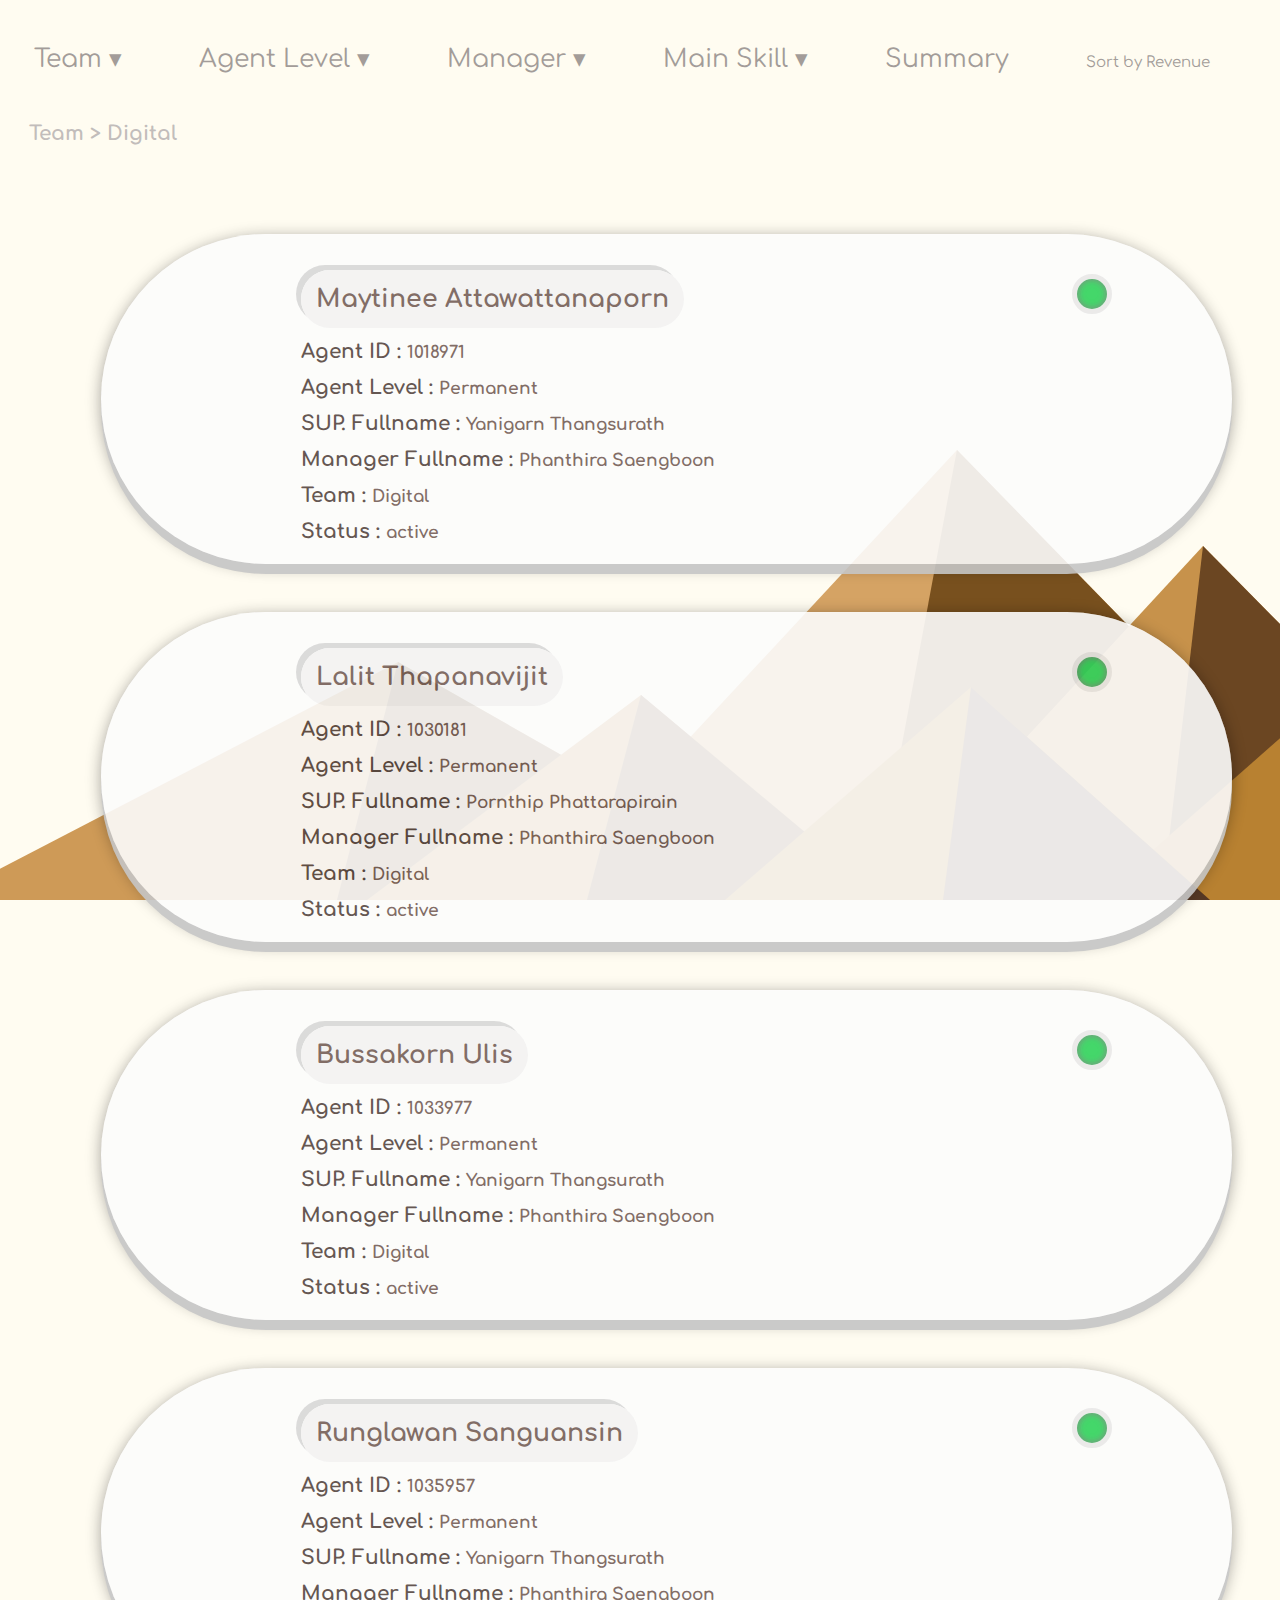
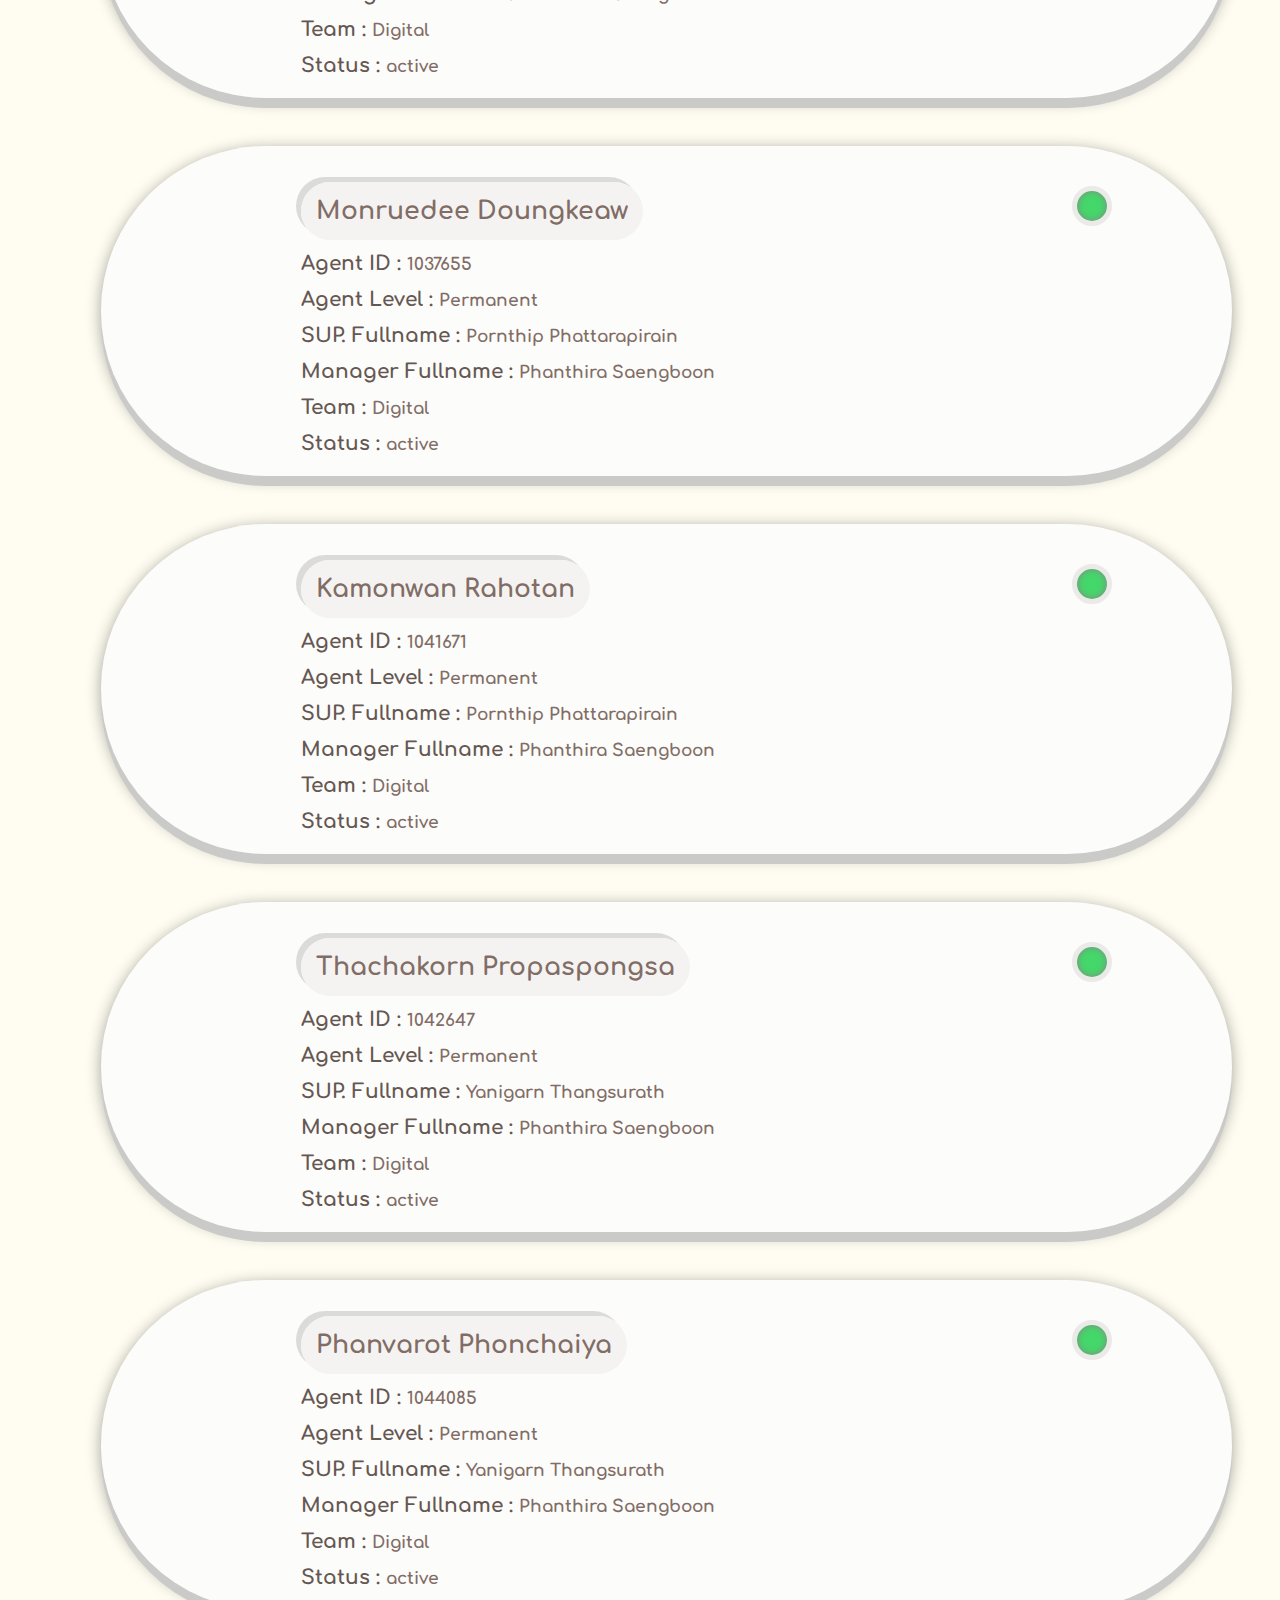
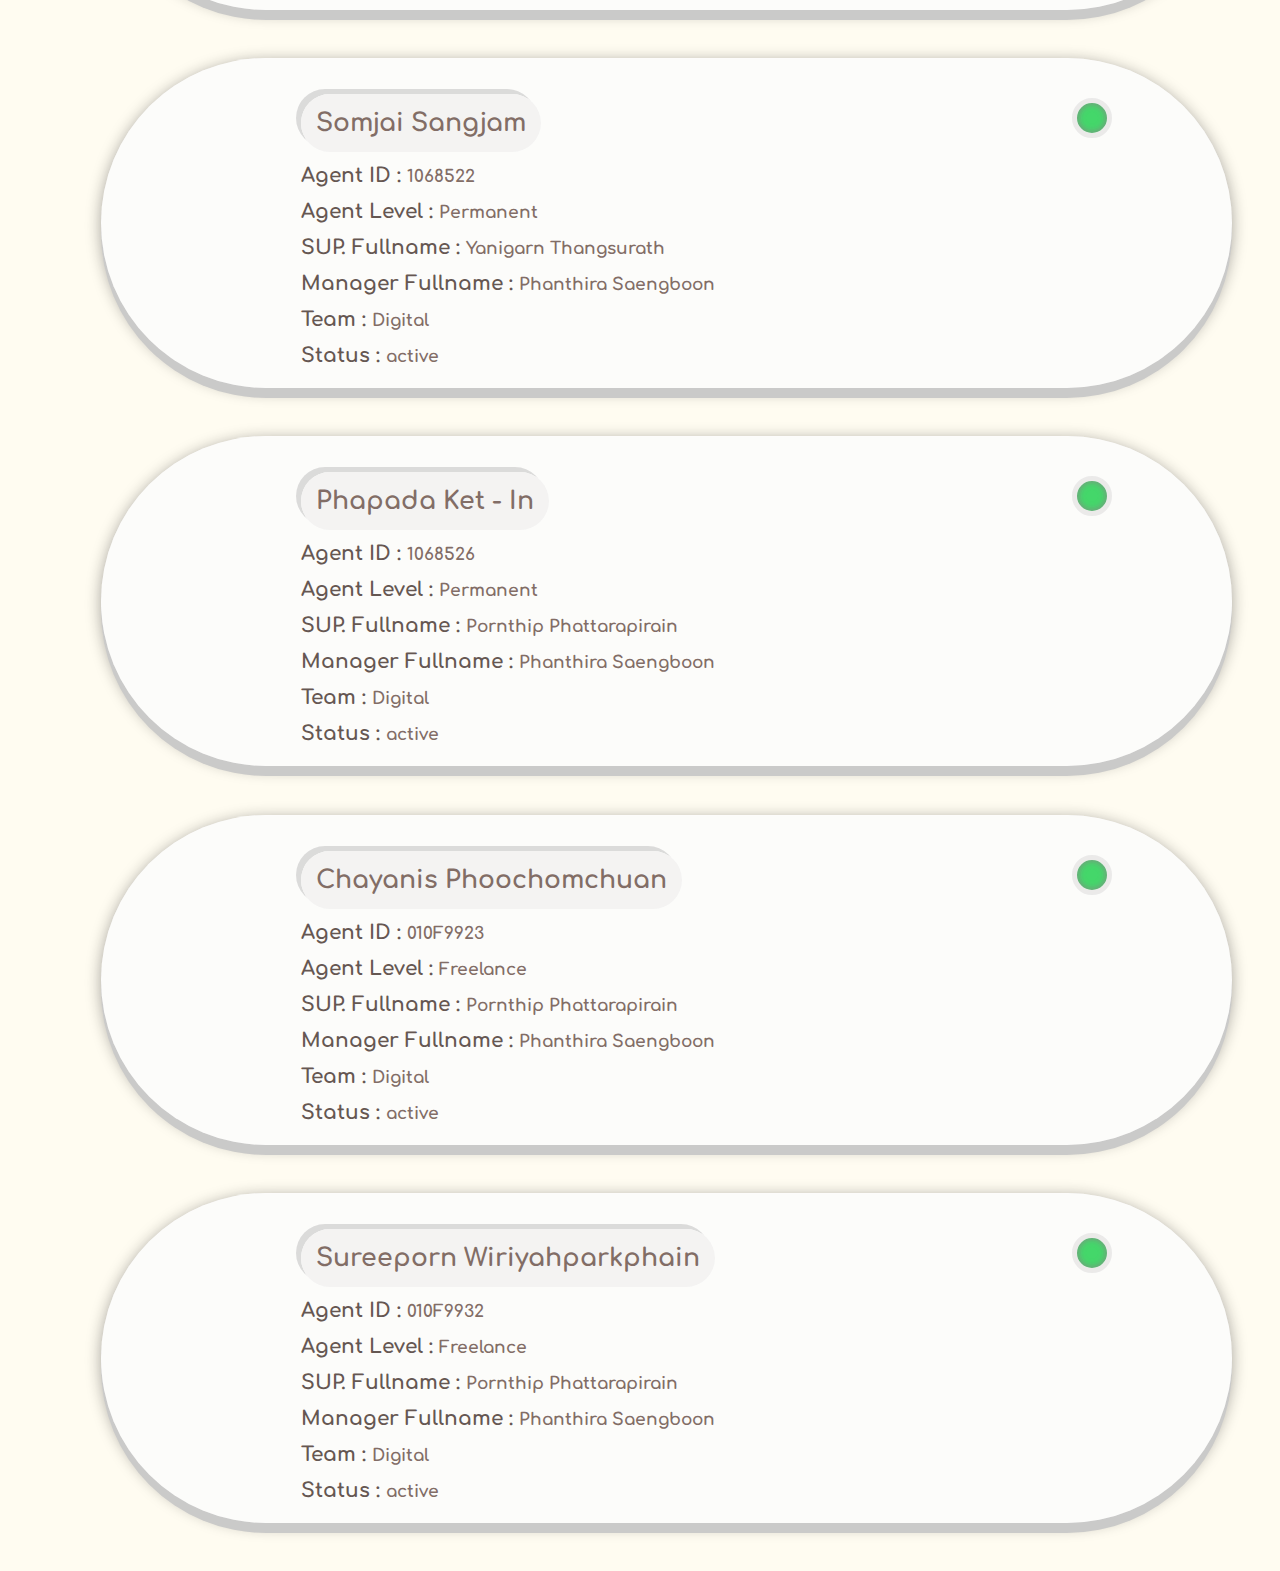
==== commit a90f5d49: "up" ====
--- a/index.html
+++ b/index.html
@@ -203,6 +203,8 @@
                   </div>
               </div>                             
                   <button class="btnsummary" onclick=" window.open('summary.html','_blank')"> Summary</button>
+                  <button  class="btnsort" id="btnsort">Sort by Revenue</button>
+                  <p id="selected">Team > Digital</p>
             </div>
         </header>
         <div class="main">
--- a/css/index.css
+++ b/css/index.css
@@ -99,7 +99,7 @@
     font-size: 80px;
     color: rgb(0, 0, 0);
 }
-.dropbtn1,.dropbtn2,.dropbtn3,.dropbtn4,.btnsummary {
+.dropbtn1,.dropbtn2,.dropbtn3,.dropbtn4,.btnsummary,.btnsort {
     font-family: 'Comfortaa', cursive;
     height: 10px;
     background-color: transparent;
@@ -113,8 +113,11 @@
     font-size: 25px;
     transition: 0.6s ease all;
   }
+  .btnsort{
+      font-size: 15px;
+  }
 
-.dropbtn1:hover,.dropbtn2:hover,.dropbtn3:hover,.dropbtn4:hover,.btnsummary:hover{
+.dropbtn1:hover,.dropbtn2:hover,.dropbtn3:hover,.dropbtn4:hover,.btnsummary:hover,.btnsort:hover{
     height: 10px;
     color:rgb(100, 97, 95);
     transform: scale(1.1);
@@ -183,5 +186,12 @@
     table-layout: fixed; 
     border-spacing: 40px 2px; 
     margin-left: -4%;
-
-}+}
+#selected{
+    color: rgb(194, 189, 187);
+    font-size: 20px;
+    margin-left: 1.7%;
+    margin-top: 5%;
+    margin-bottom: 0px;
+    line-height: 0px;
+}
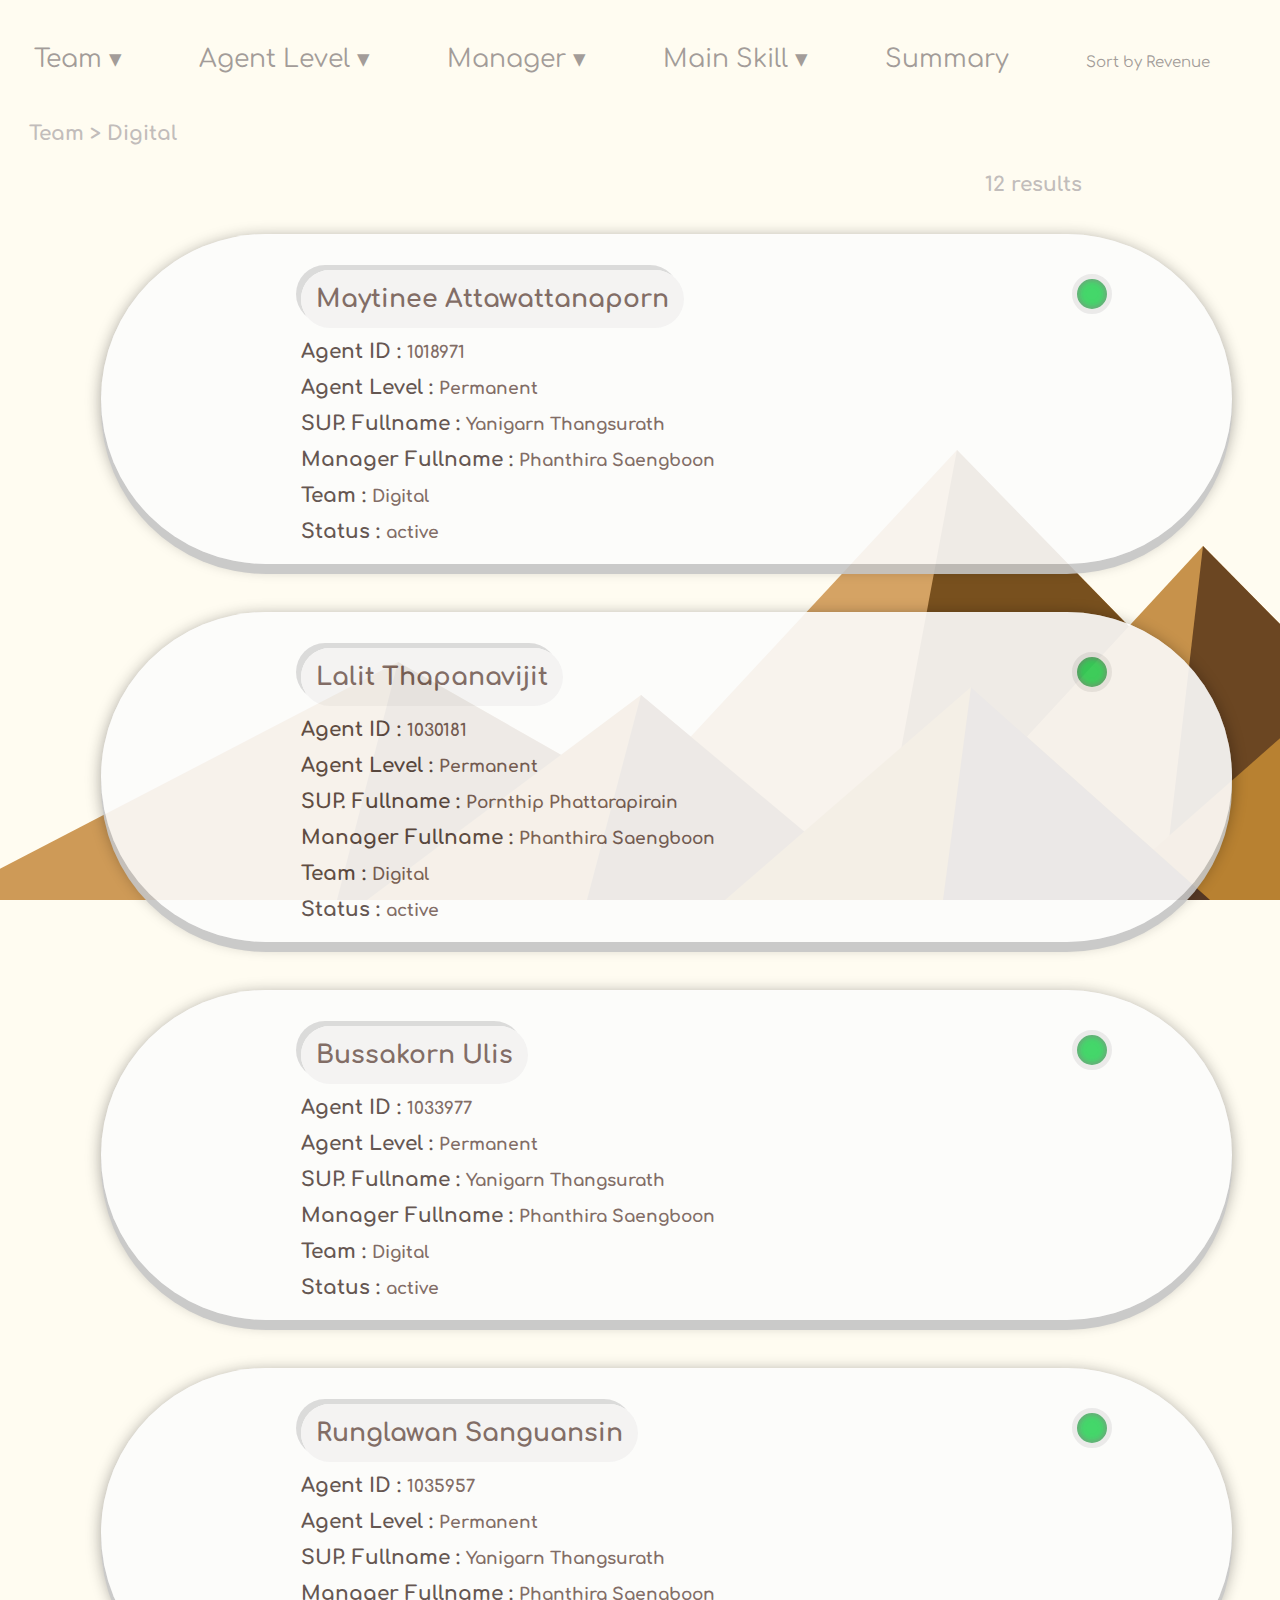
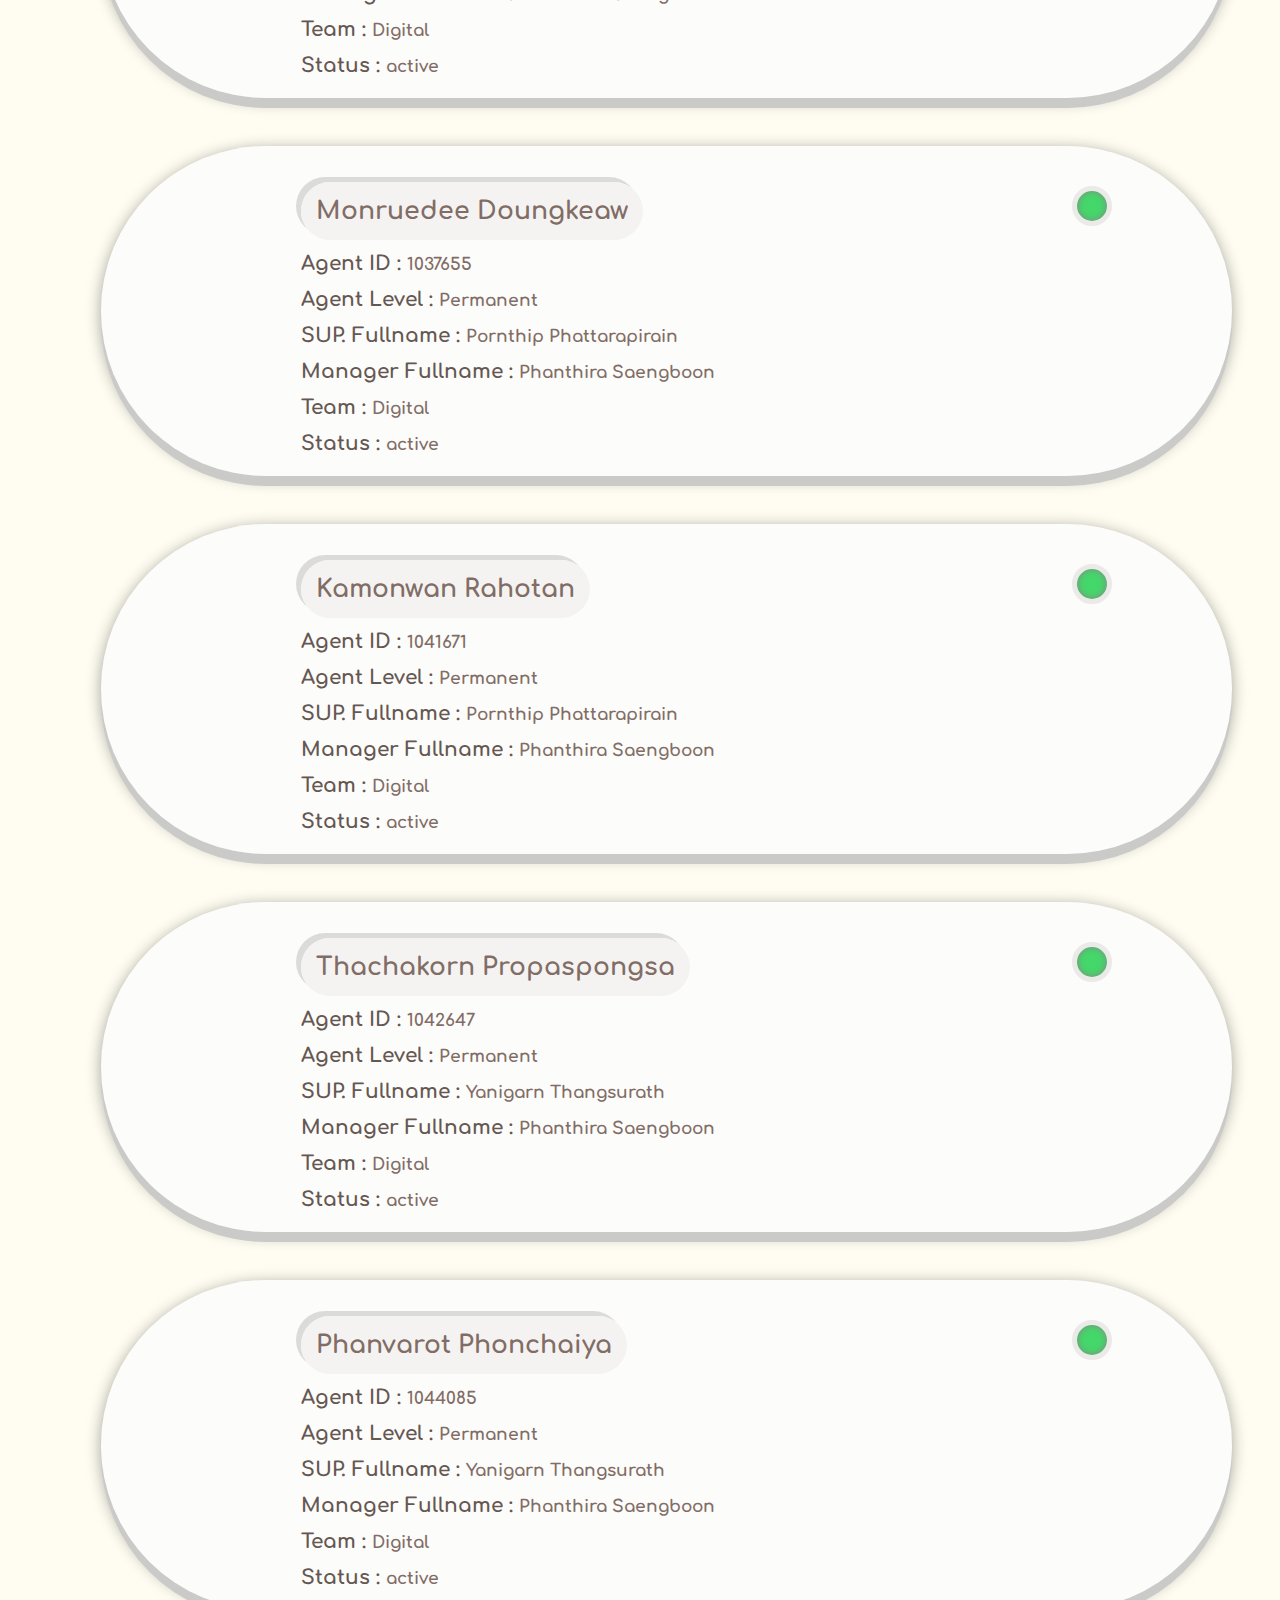
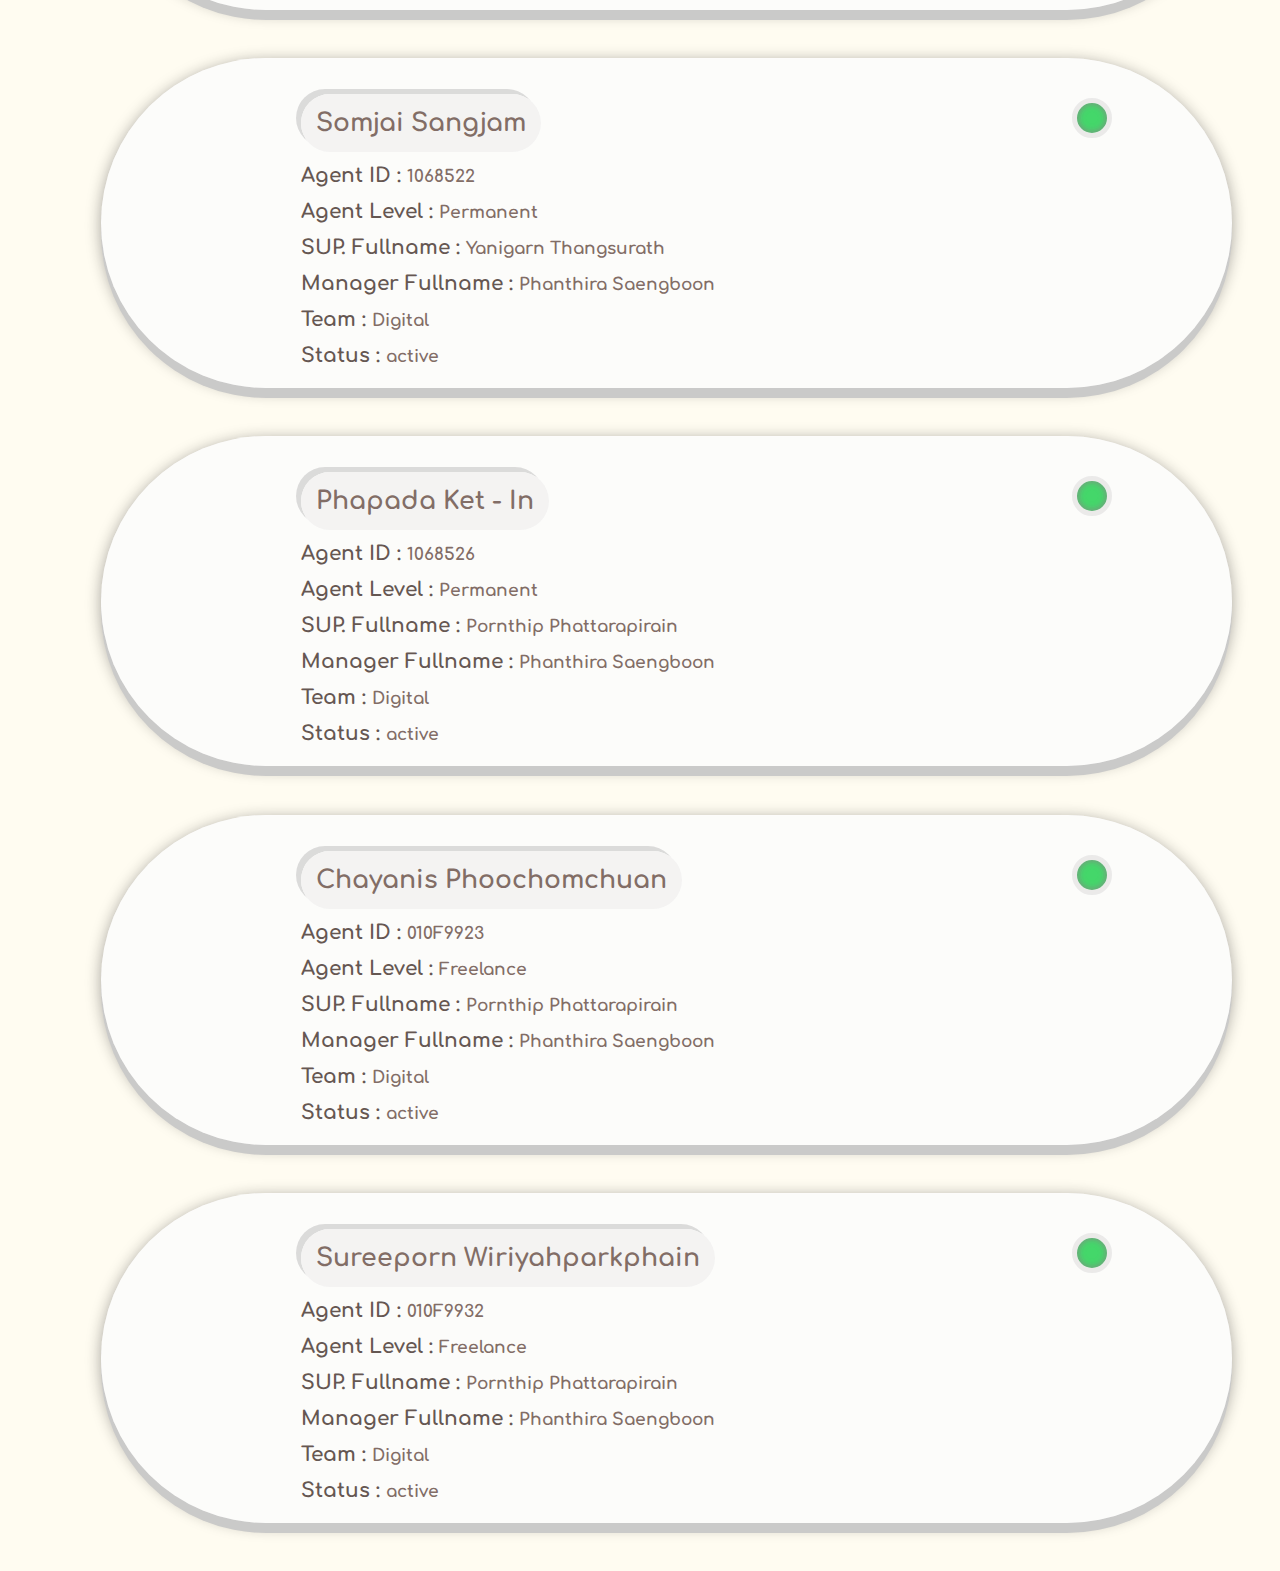
==== commit 4e08d89e: "count" ====
--- a/index.html
+++ b/index.html
@@ -156,6 +156,7 @@
         </script>
     </head>
     <body>
+      <button id="totop" title="Go to top">Top ↑</button>
         <header class="top">
             <div class="page">
                 <div class="dropdown1">
@@ -205,6 +206,7 @@
                   <button class="btnsummary" onclick=" window.open('summary.html','_blank')"> Summary</button>
                   <button  class="btnsort" id="btnsort">Sort by Revenue</button>
                   <p id="selected">Team > Digital</p>
+                  <p id=countlist></p>
             </div>
         </header>
         <div class="main">
--- a/css/index.css
+++ b/css/index.css
@@ -133,11 +133,11 @@
     display: none;
     position: absolute;
     background-color: white;
-    opacity: 0.8;
     min-width: 150px;
     box-shadow: 0px 8px 16px 0px rgba(0,0,0,0.2);
     z-index: 1;
     border-radius: 25px;
+    box-shadow: 0px 10px 0px #c5c5c5, 0px 3px 15px rgba(0,0,0,.4), inset 0px 1px 0px rgba(255,255,255,.3), inset 0px 0px 3px rgba(255,255,255,.5);
   }
 
 .dropdown-content1 a:hover,.dropdown-content2 a:hover,.dropdown-content3 a:hover,.dropdown-content4 a:hover {
@@ -160,7 +160,9 @@
 cursor: pointer;
 border-radius: 25px;
 }
-.show1,.show2,.show3,.show4 {display:block;}
+.show1,.show2,.show3,.show4 {
+    display:block;
+}
 .Row {
     margin-top: 20px;
     display: table;
@@ -195,3 +197,31 @@
     margin-bottom: 0px;
     line-height: 0px;
 }
+#totop {
+    display: none;
+    position: fixed;
+    bottom: 20px;
+    right: 30px;
+    z-index: 99;
+    font-size: 18px;
+    border: none;
+    outline: none;
+    background-color: rgb(29, 29, 29);
+    color: white;
+    cursor: pointer;
+    padding: 15px;
+    border-radius: 4px;
+  }
+  
+  #totop:hover {
+    background-color: #555;
+  }
+#countlist{
+    color: rgb(194, 189, 187);
+    font-size: 20px;
+    margin-right: 15%;
+    margin-top: 4%;
+    margin-bottom: 0px;
+    line-height: 0px;
+    float: right;
+}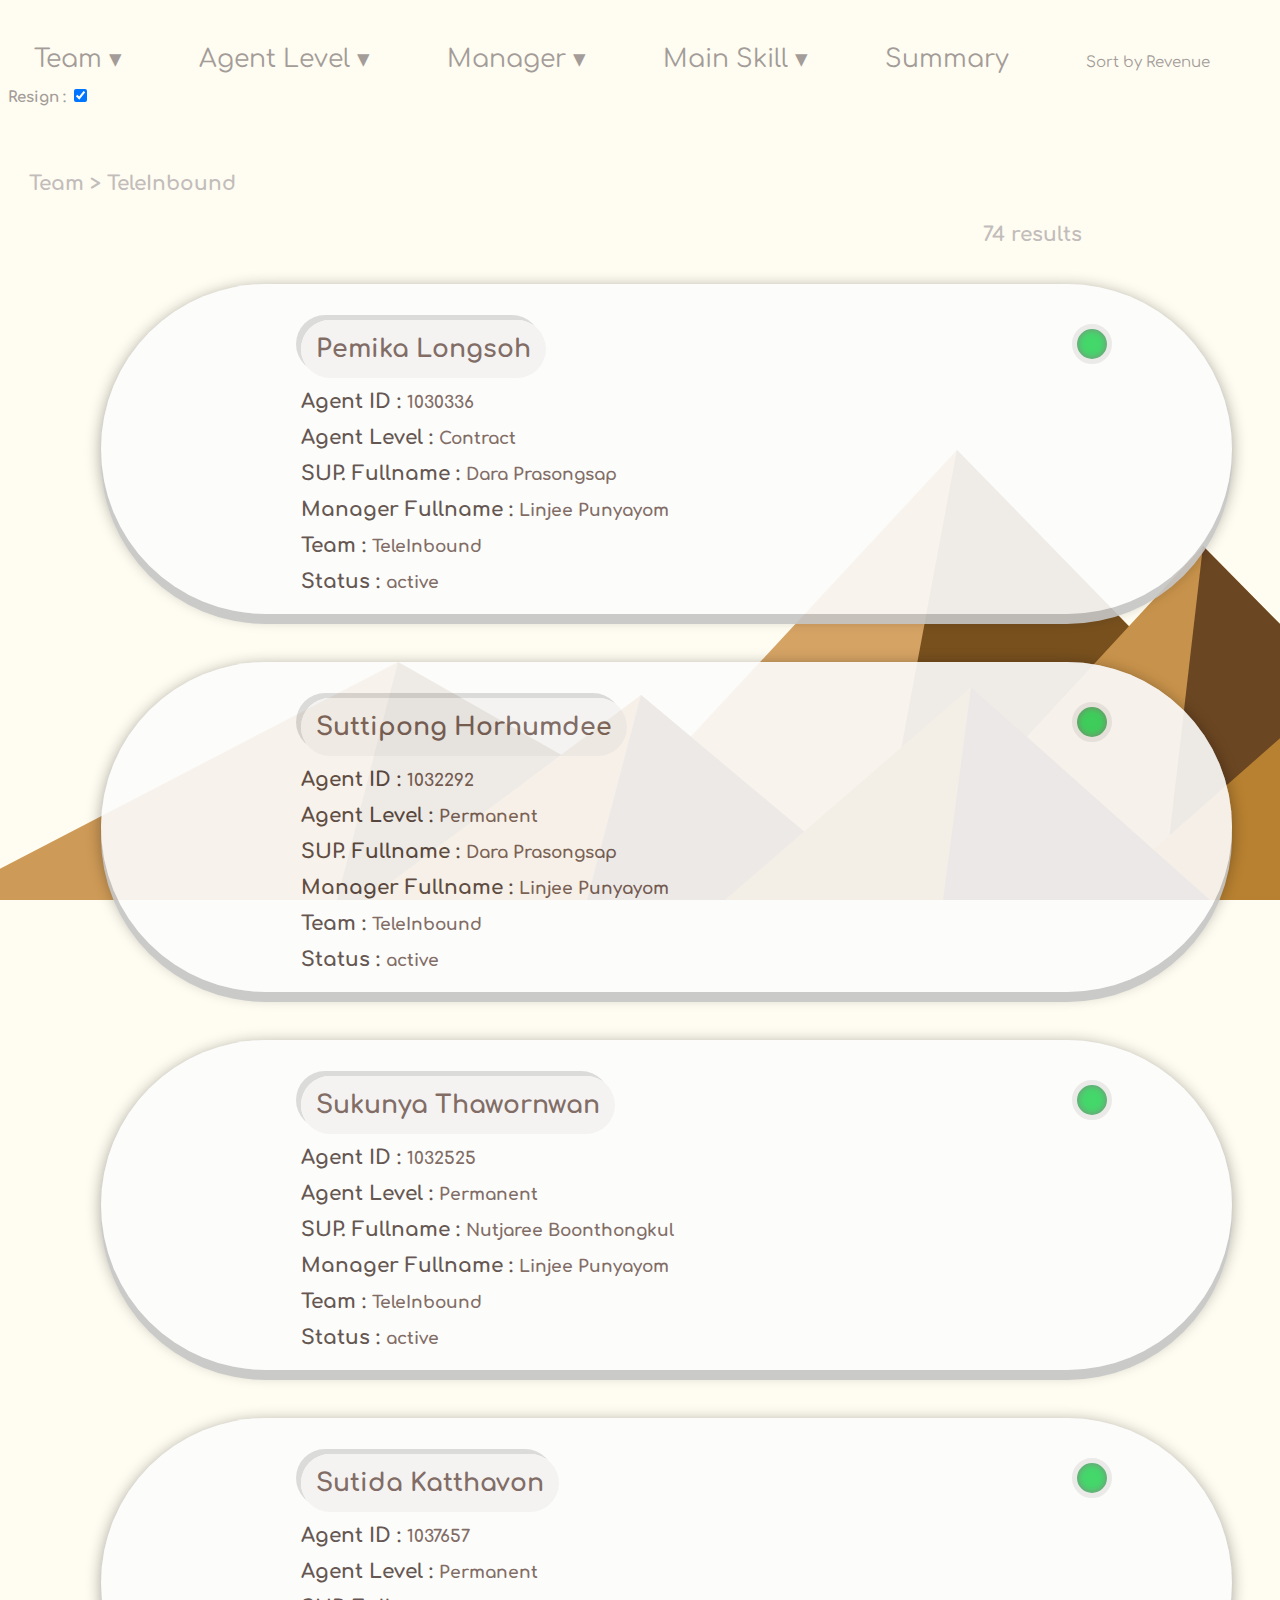
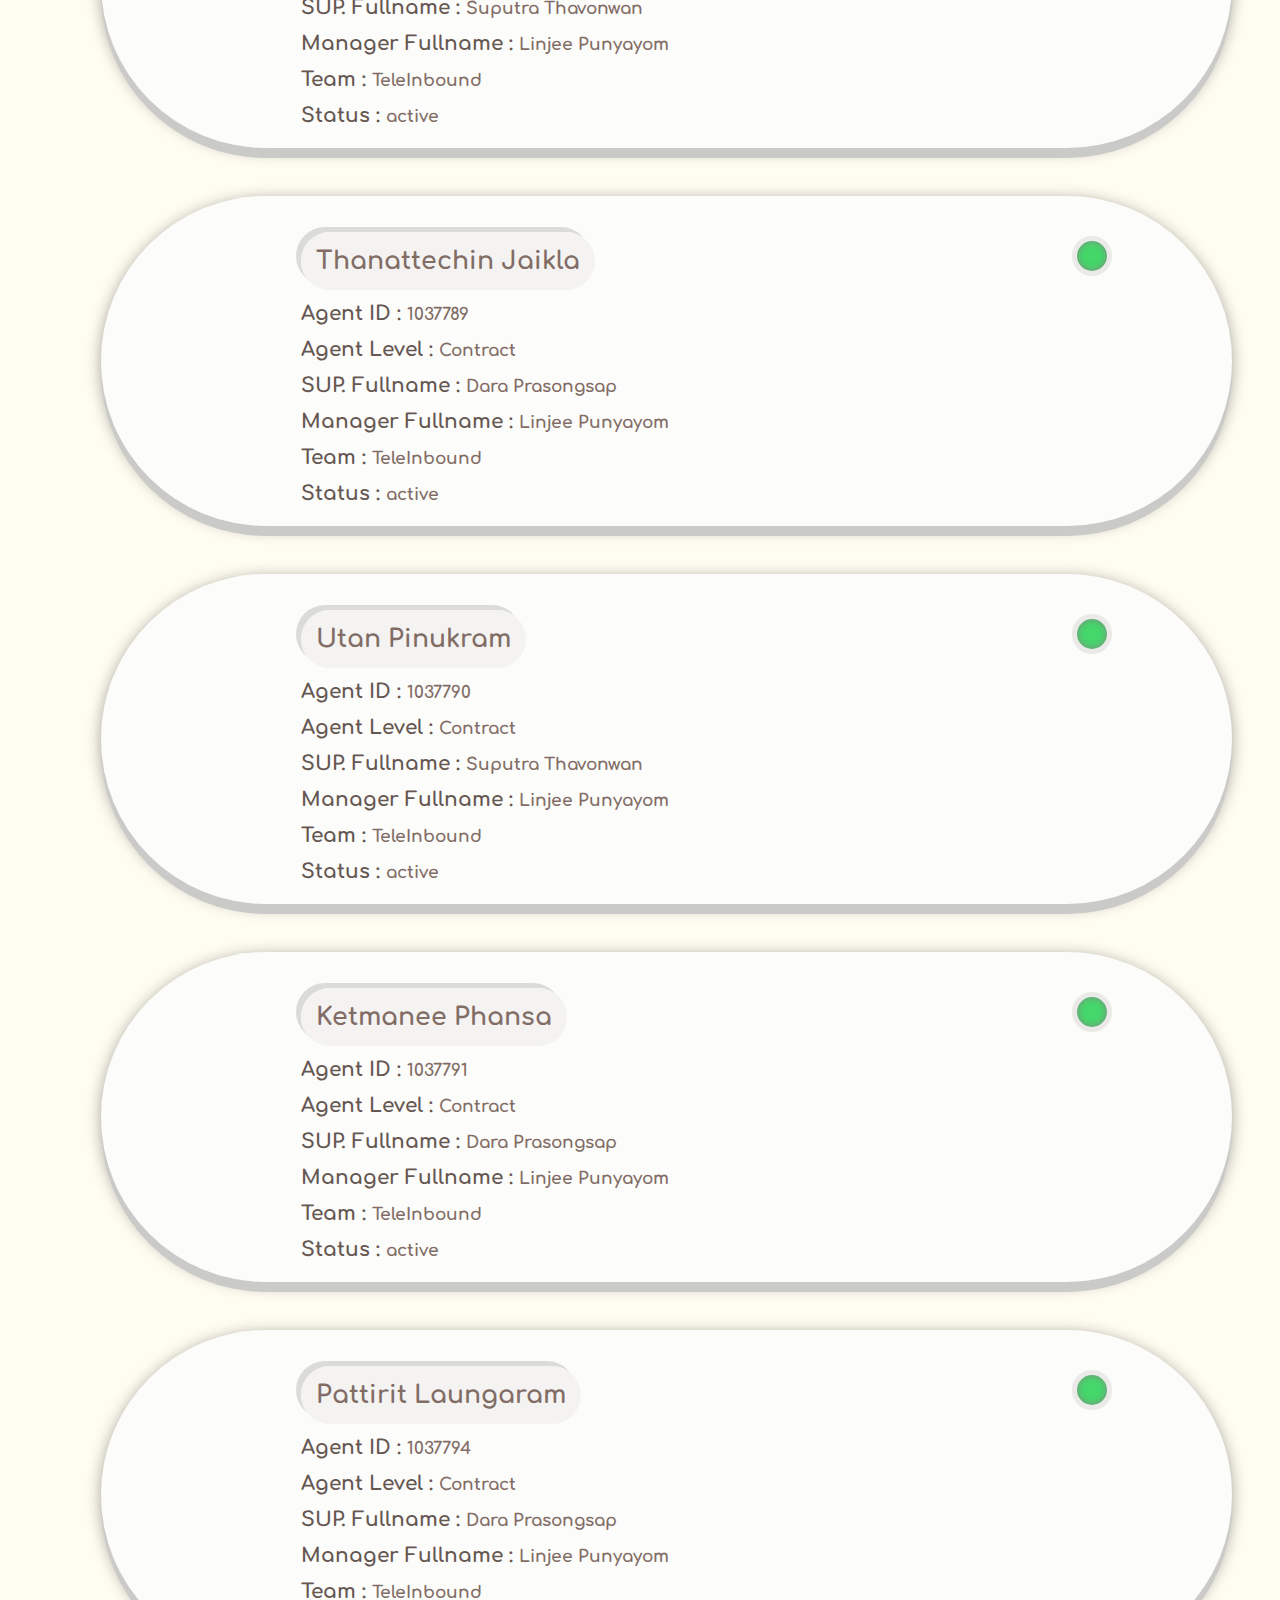
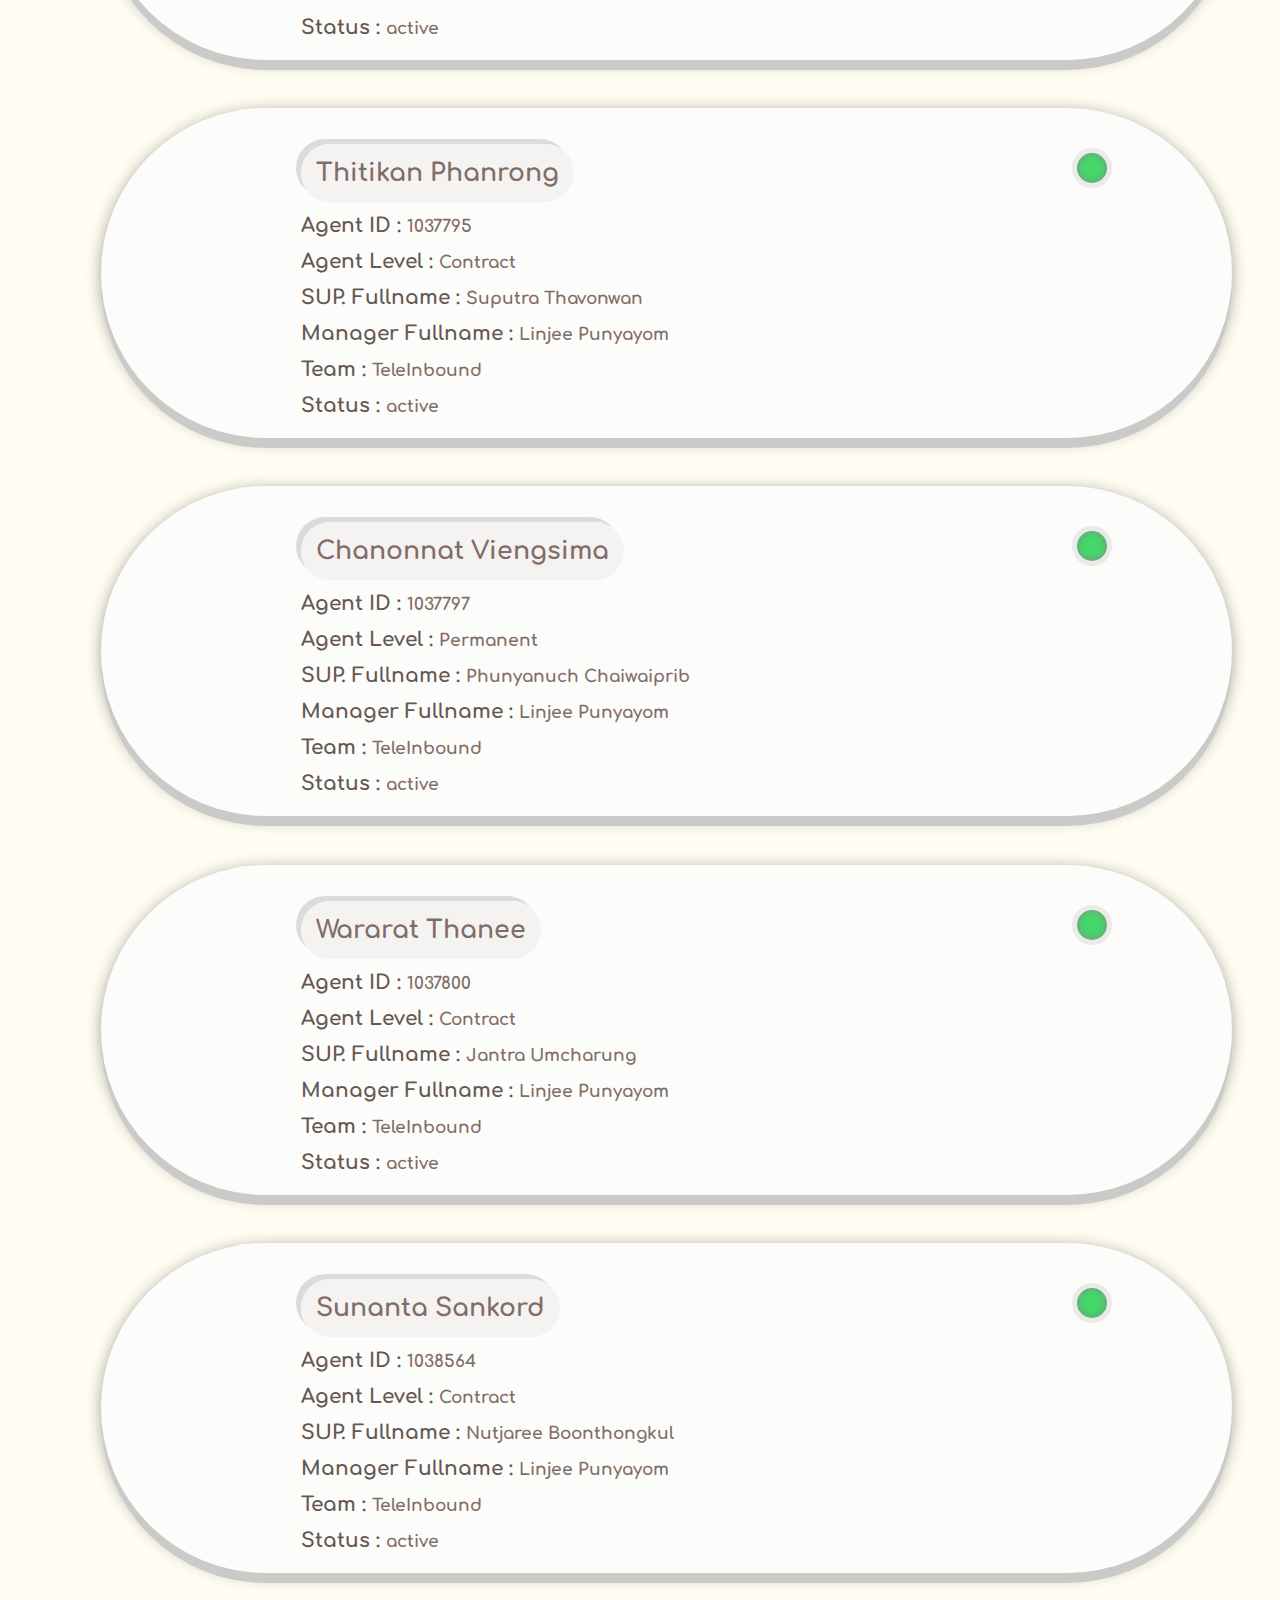
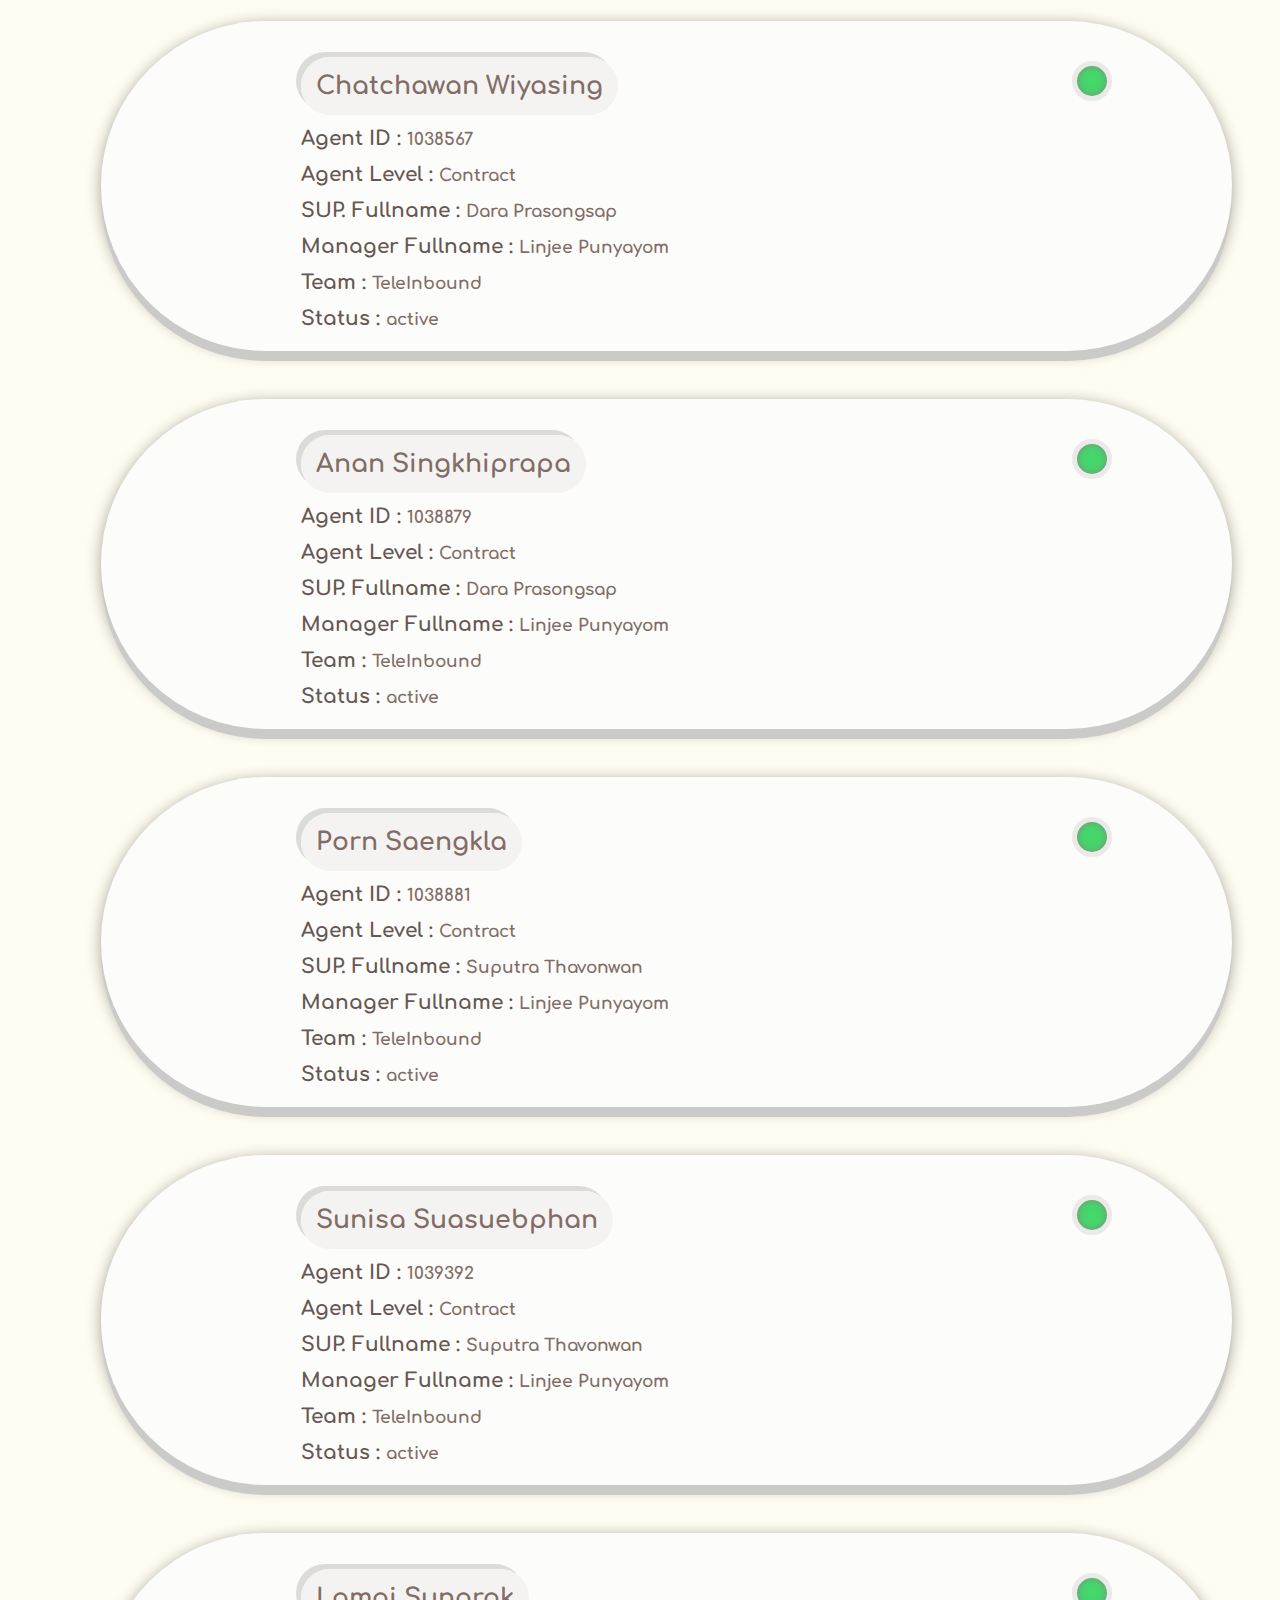
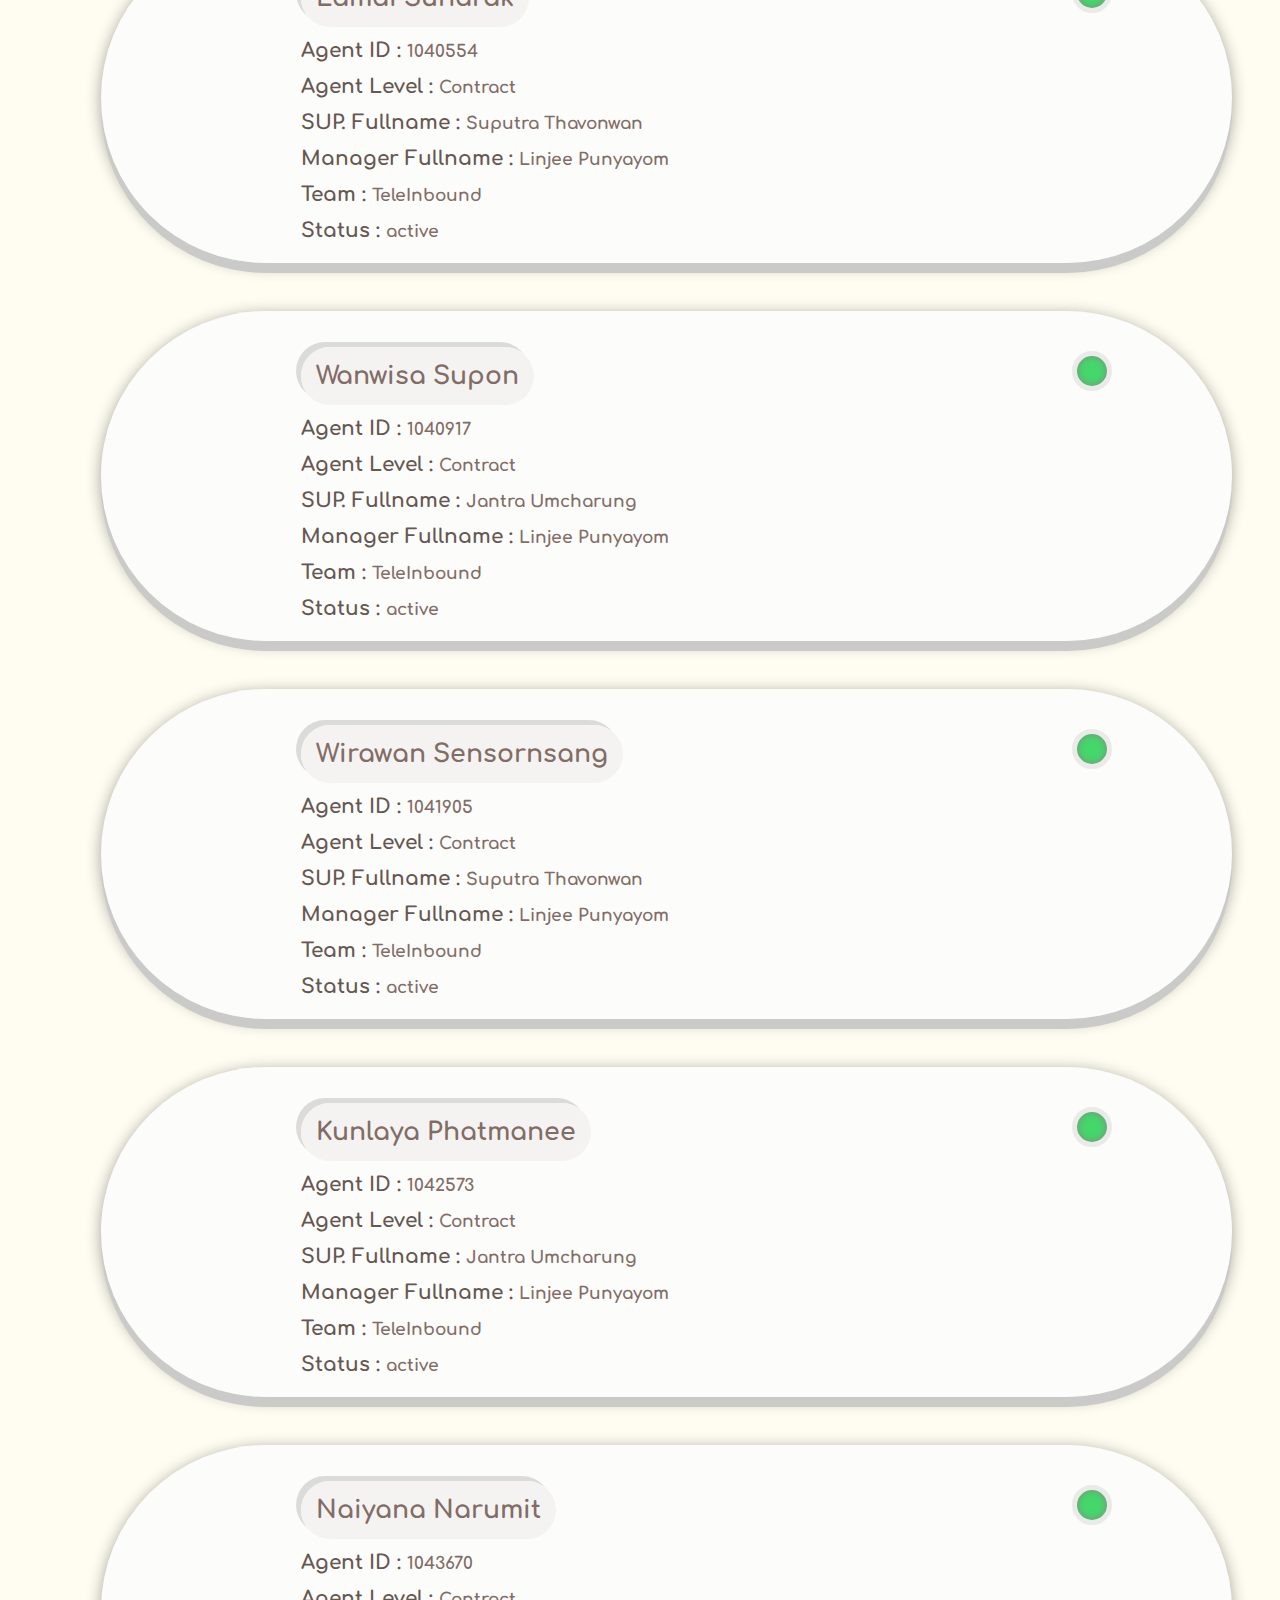
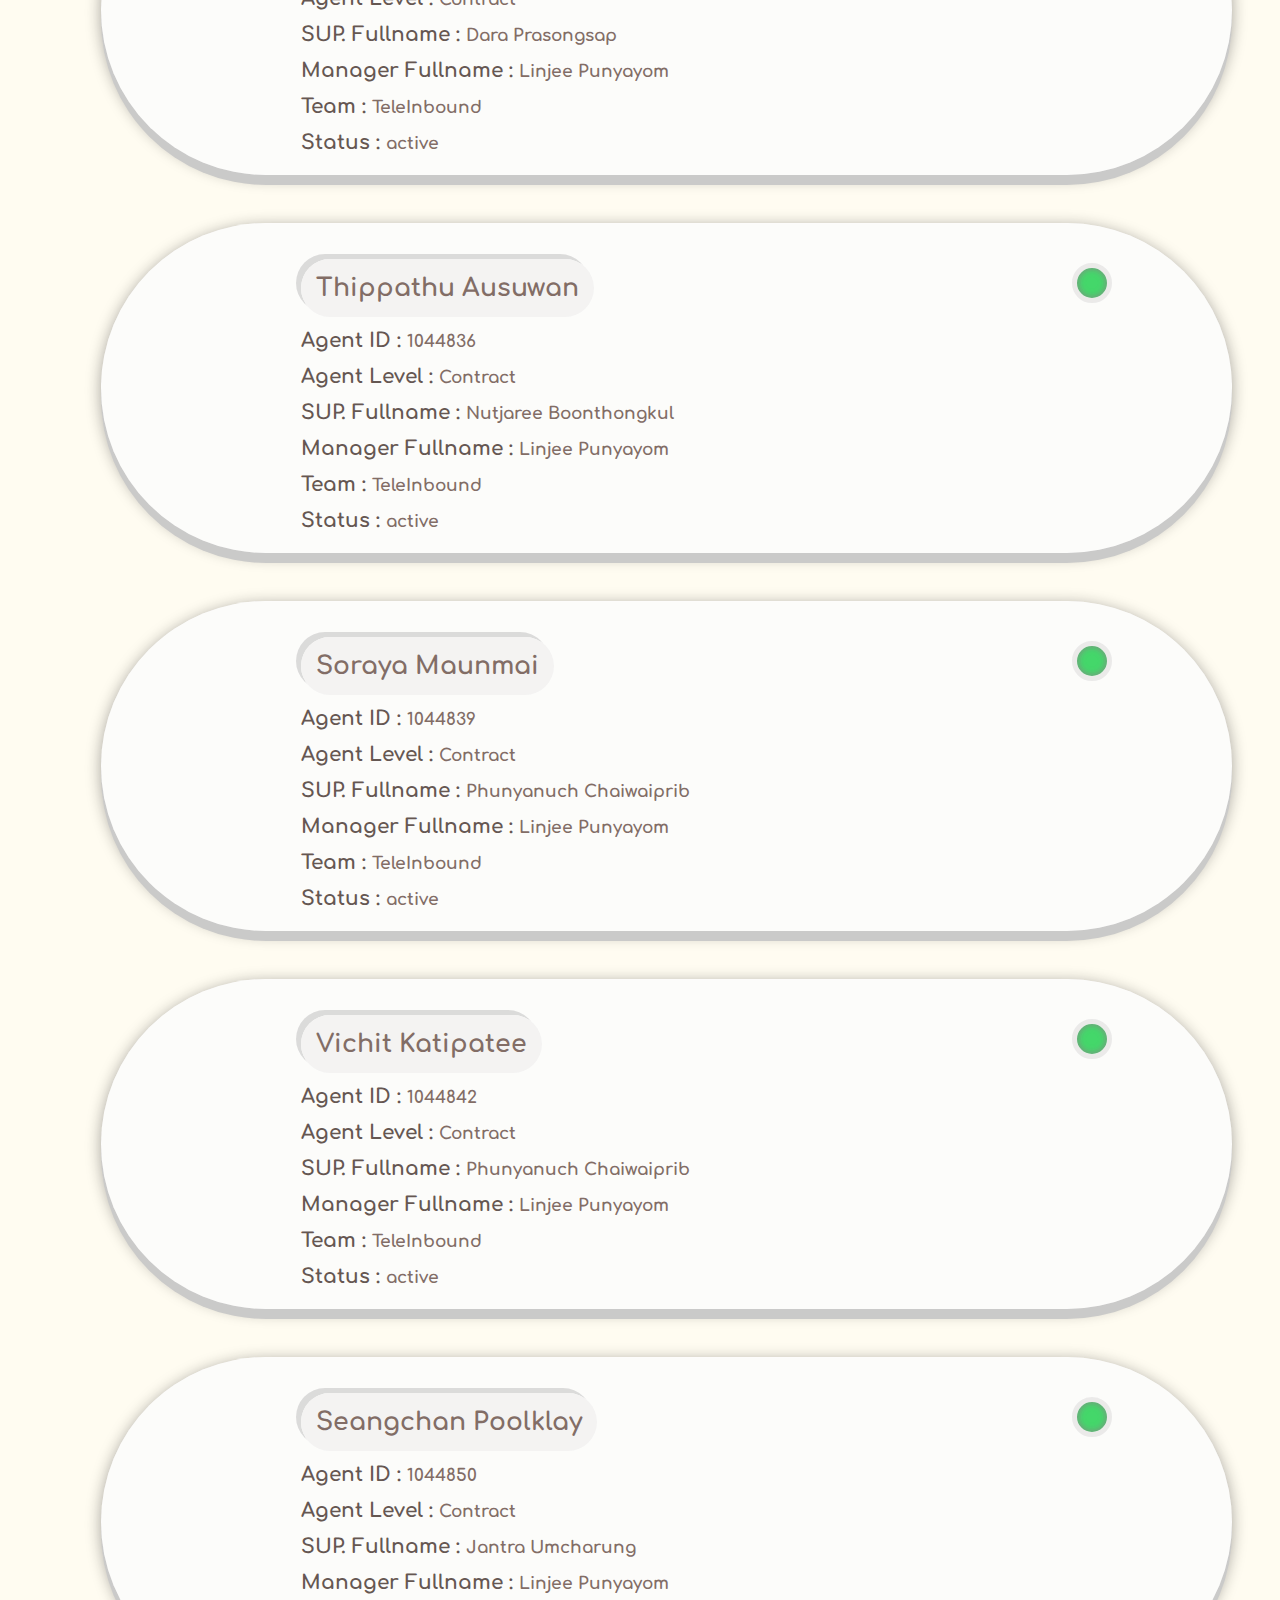
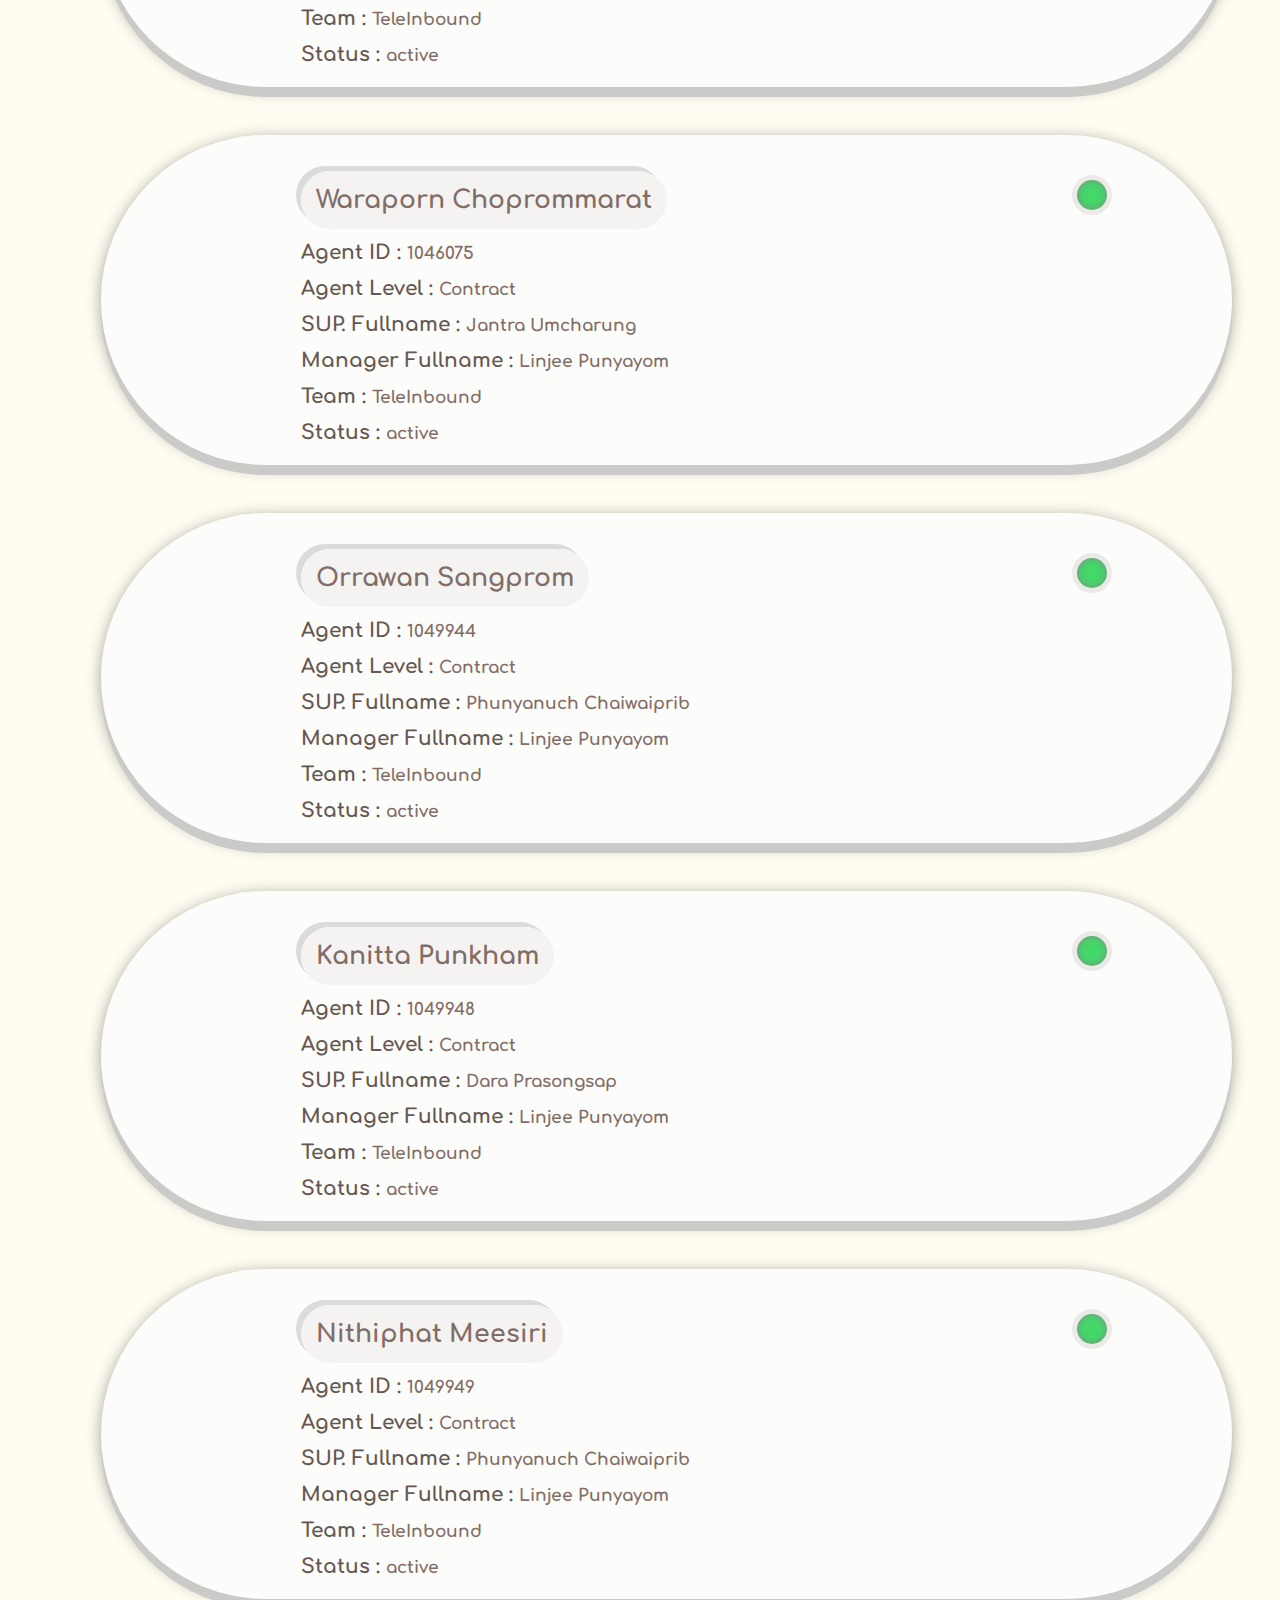
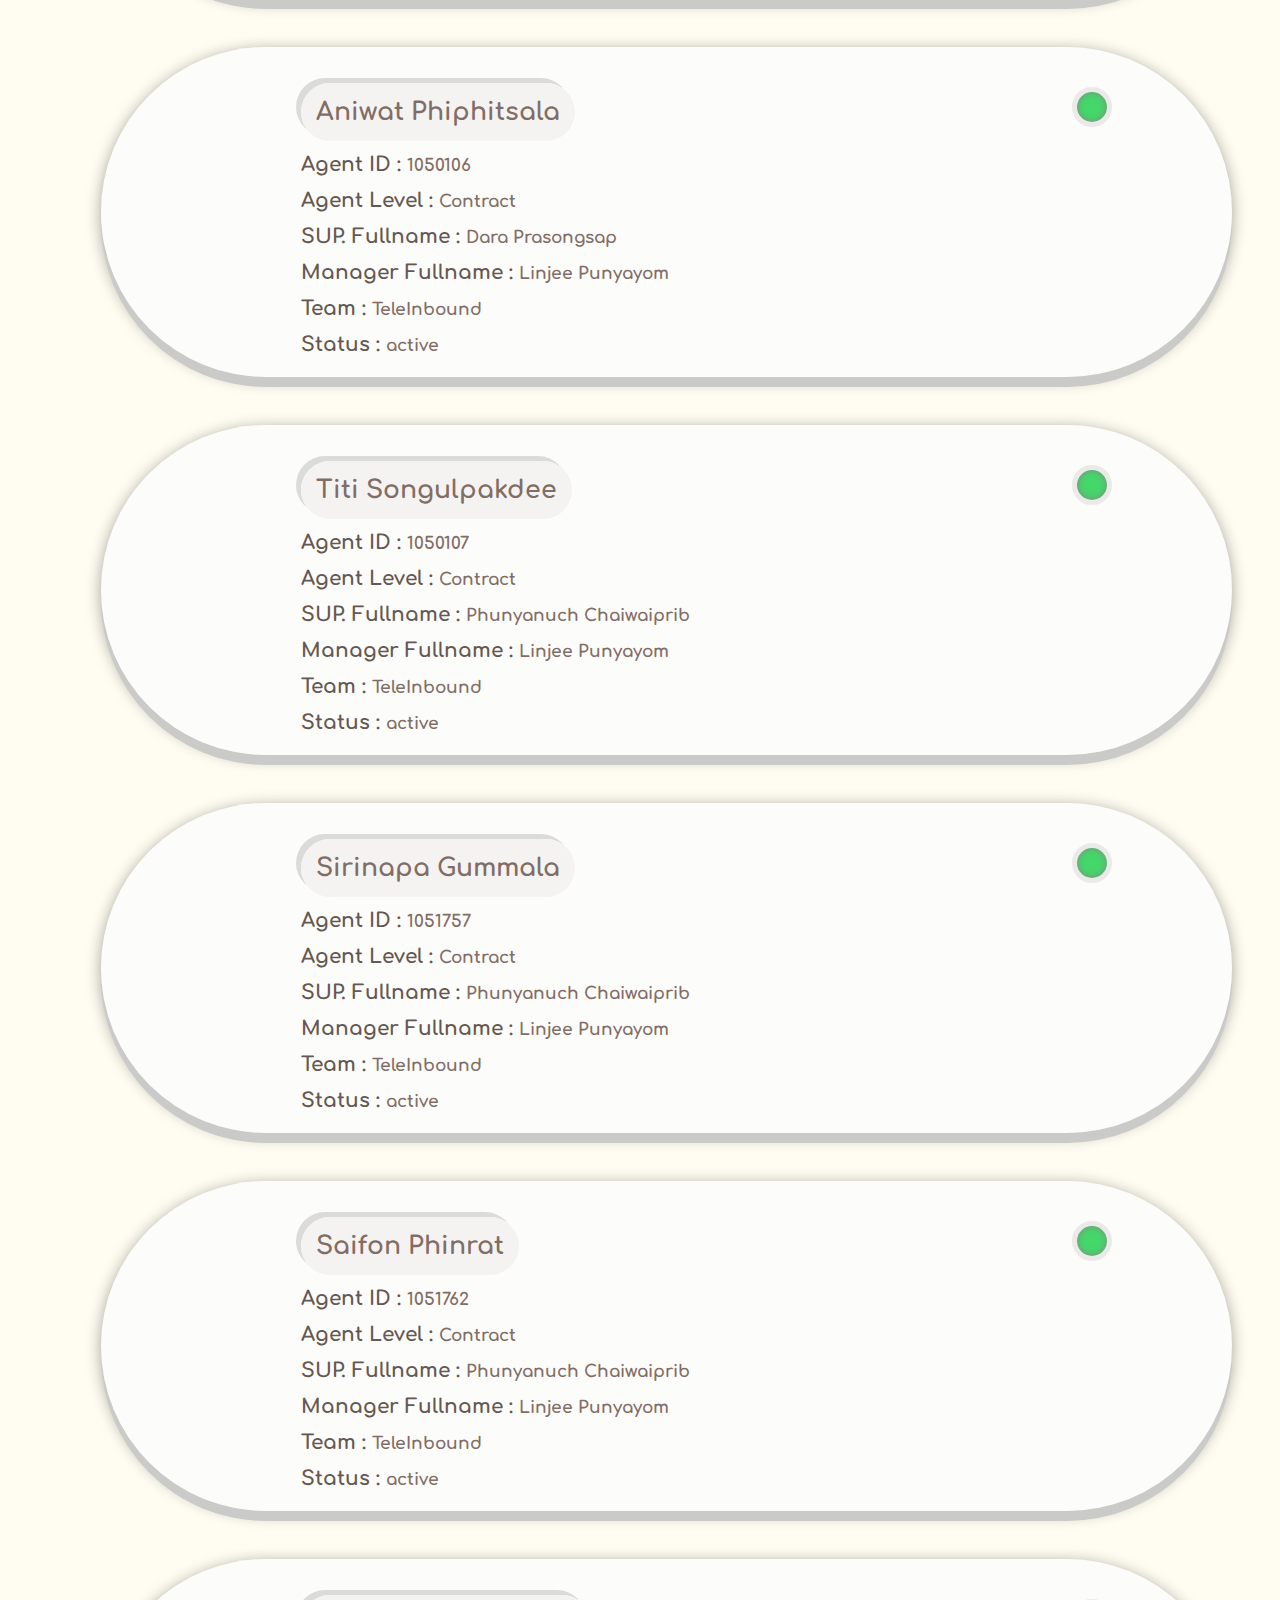
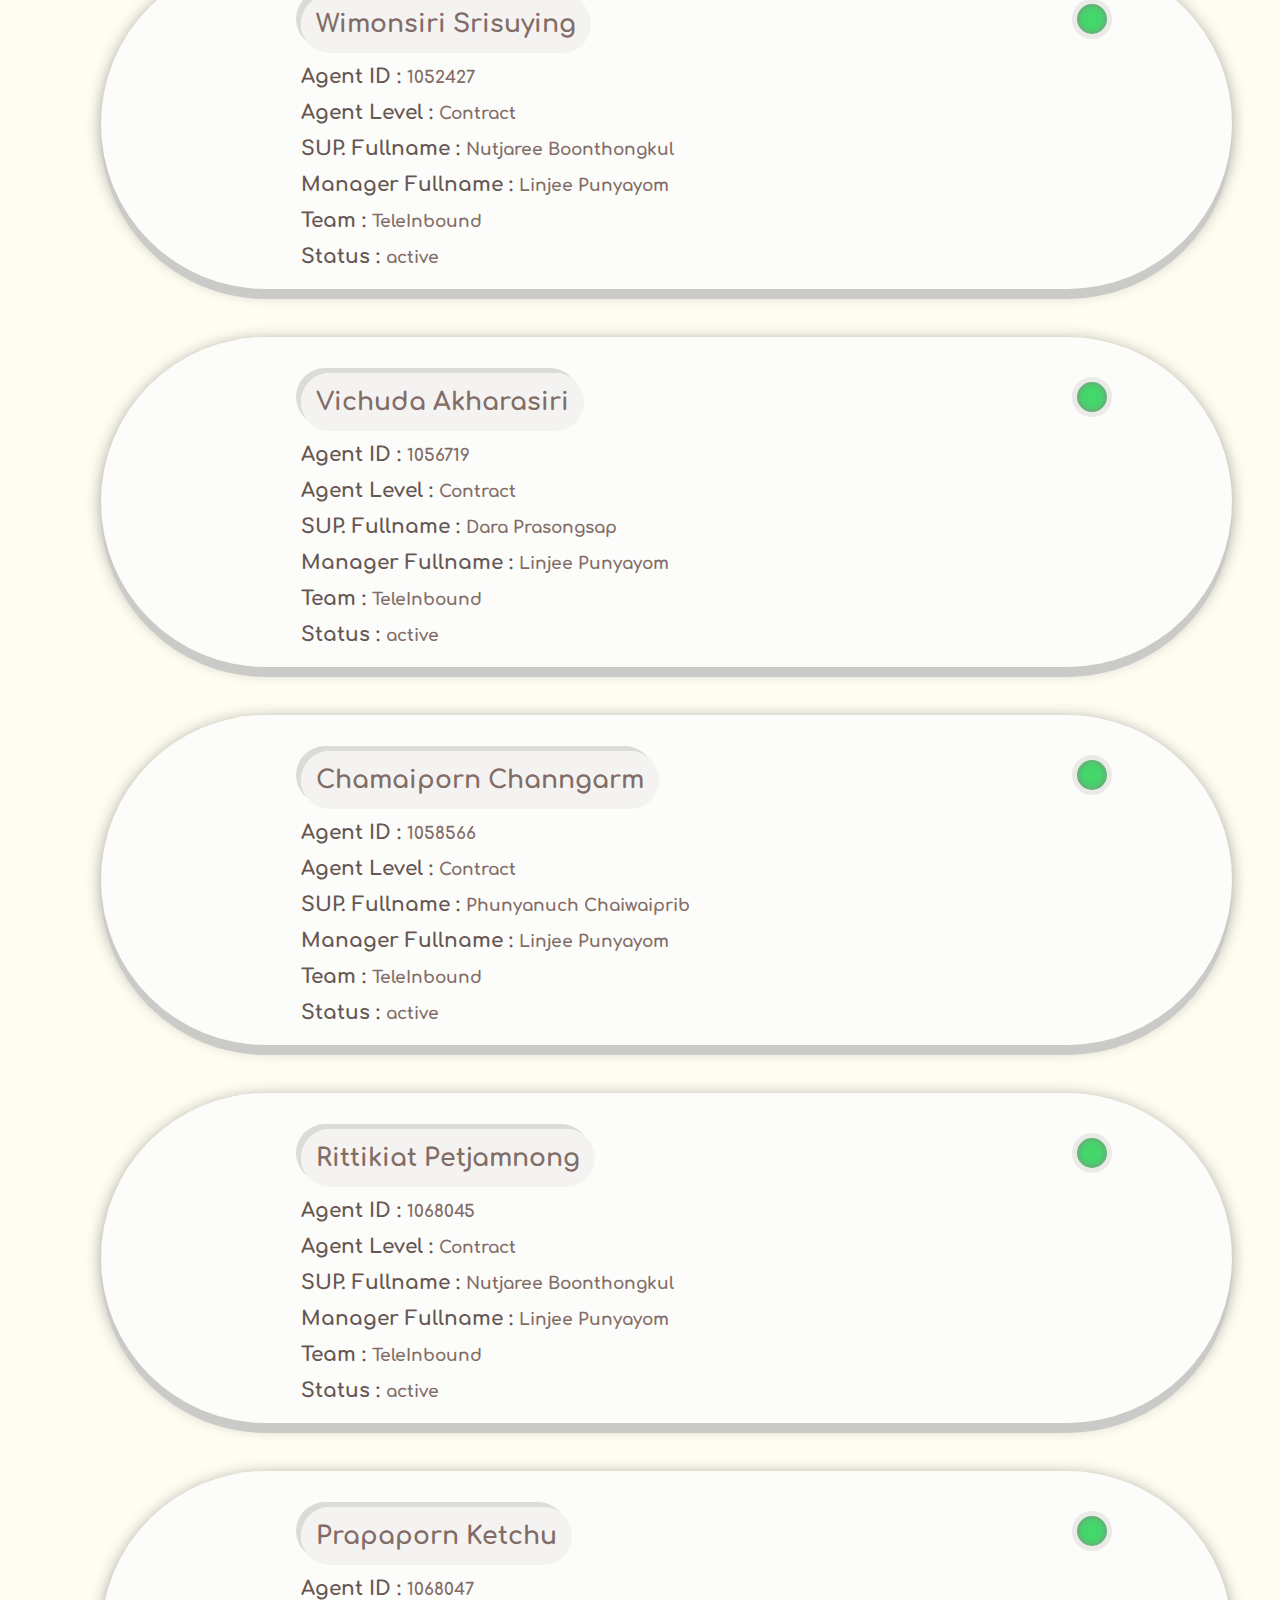
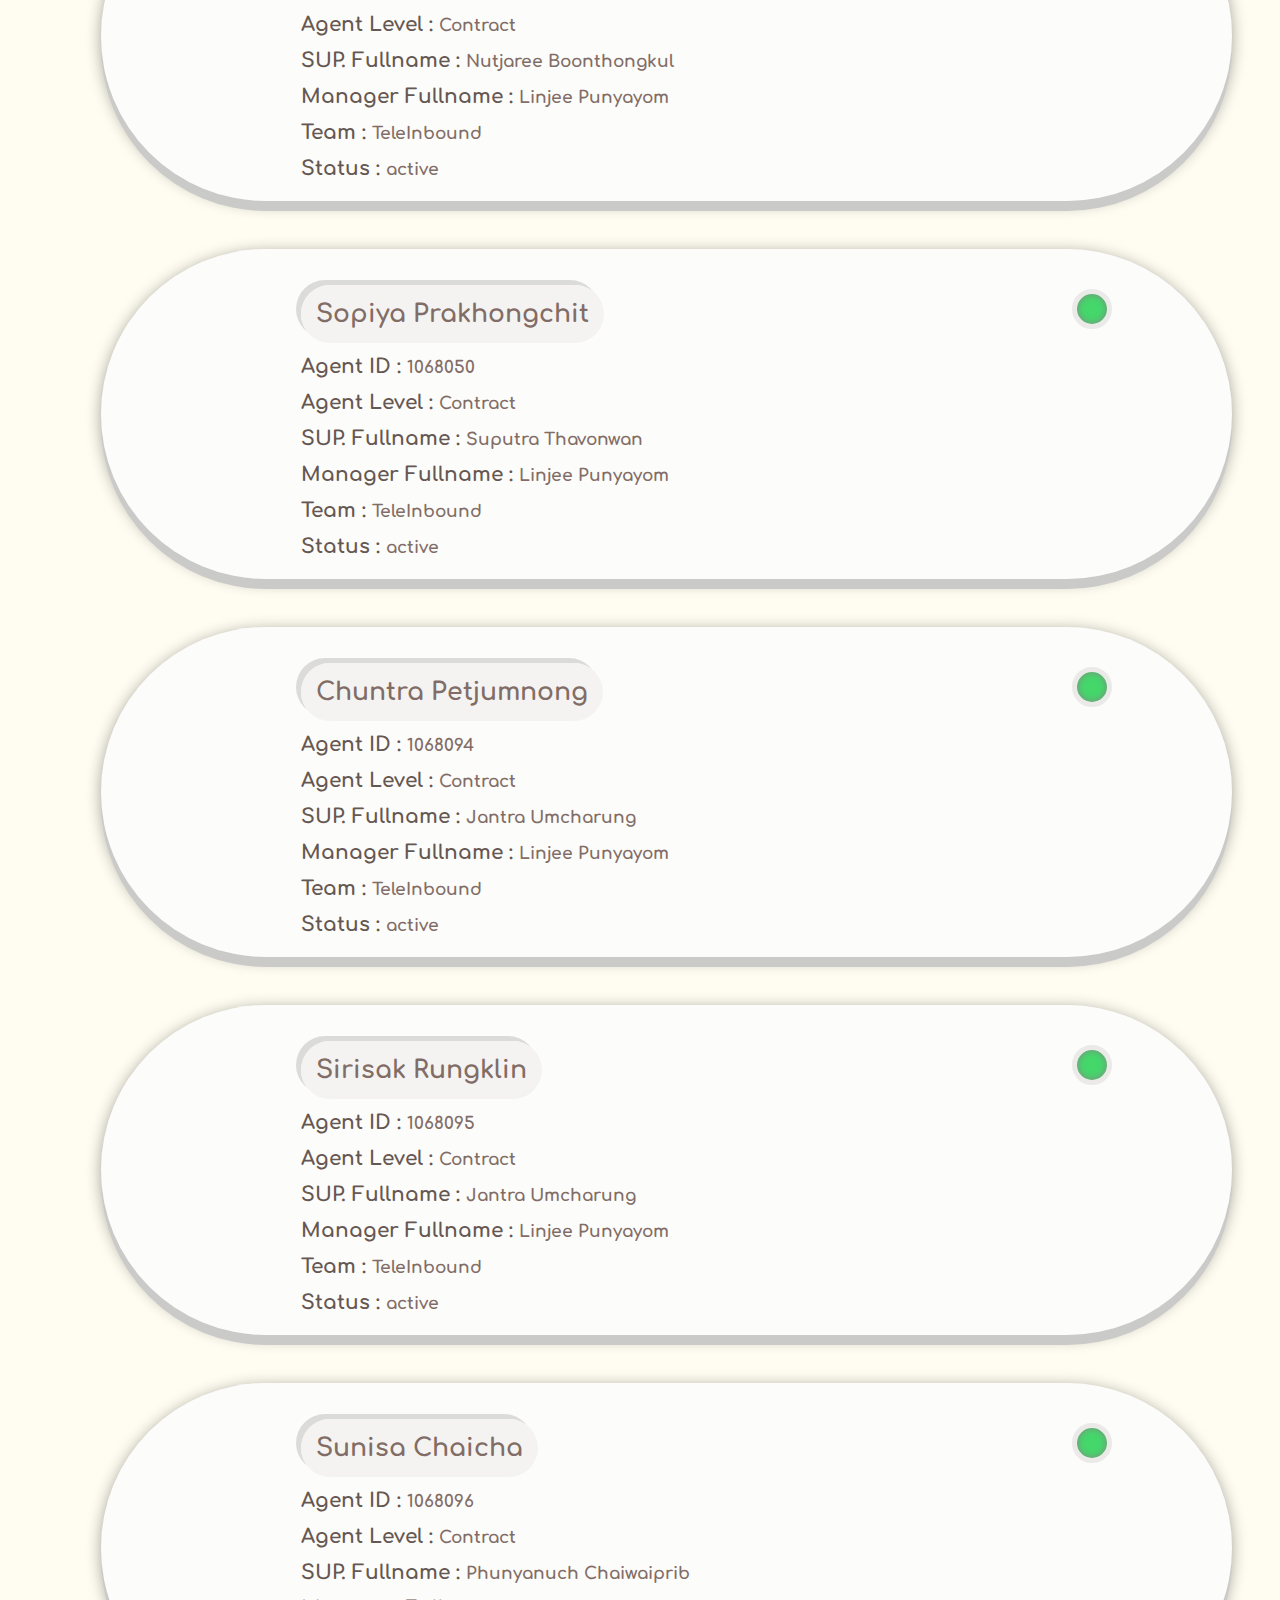
==== commit d611cf13: "status check" ====
--- a/index.html
+++ b/index.html
@@ -187,6 +187,7 @@
                         <button class="btnmng" id="btnsarinda">Sarinda Jiakwattanachayakorn</a>
                         <button class="btnmng" id="btnsasithorn">Sasithorn Tonthao</a>
                         <button class="btnmng" id="btnthitirat">Thitirat Aukkarakosaithanakul</a>
+                        <button class="btnmng" id="btnlinjee">Linjee Punyayom</a> 
                     </div>
                 </div> 
                 <div class="dropdown4">
@@ -205,7 +206,8 @@
               </div>                             
                   <button class="btnsummary" onclick=" window.open('summary.html','_blank')"> Summary</button>
                   <button  class="btnsort" id="btnsort">Sort by Revenue</button>
-                  <p id="selected">Team > Digital</p>
+                  <p id="checkstatus">Resign : <input type="checkbox" id="checkbox" checked></p>
+                  <p id="selected">Team > TeleInbound</p>
                   <p id=countlist></p>
             </div>
         </header>
--- a/css/index.css
+++ b/css/index.css
@@ -224,4 +224,11 @@
     margin-bottom: 0px;
     line-height: 0px;
     float: right;
+}
+#checkstatus{
+    font-size: 15px;    
+    display: inline-block;
+    color: rgb(163, 156, 153);
+}
+#checkbox{
 }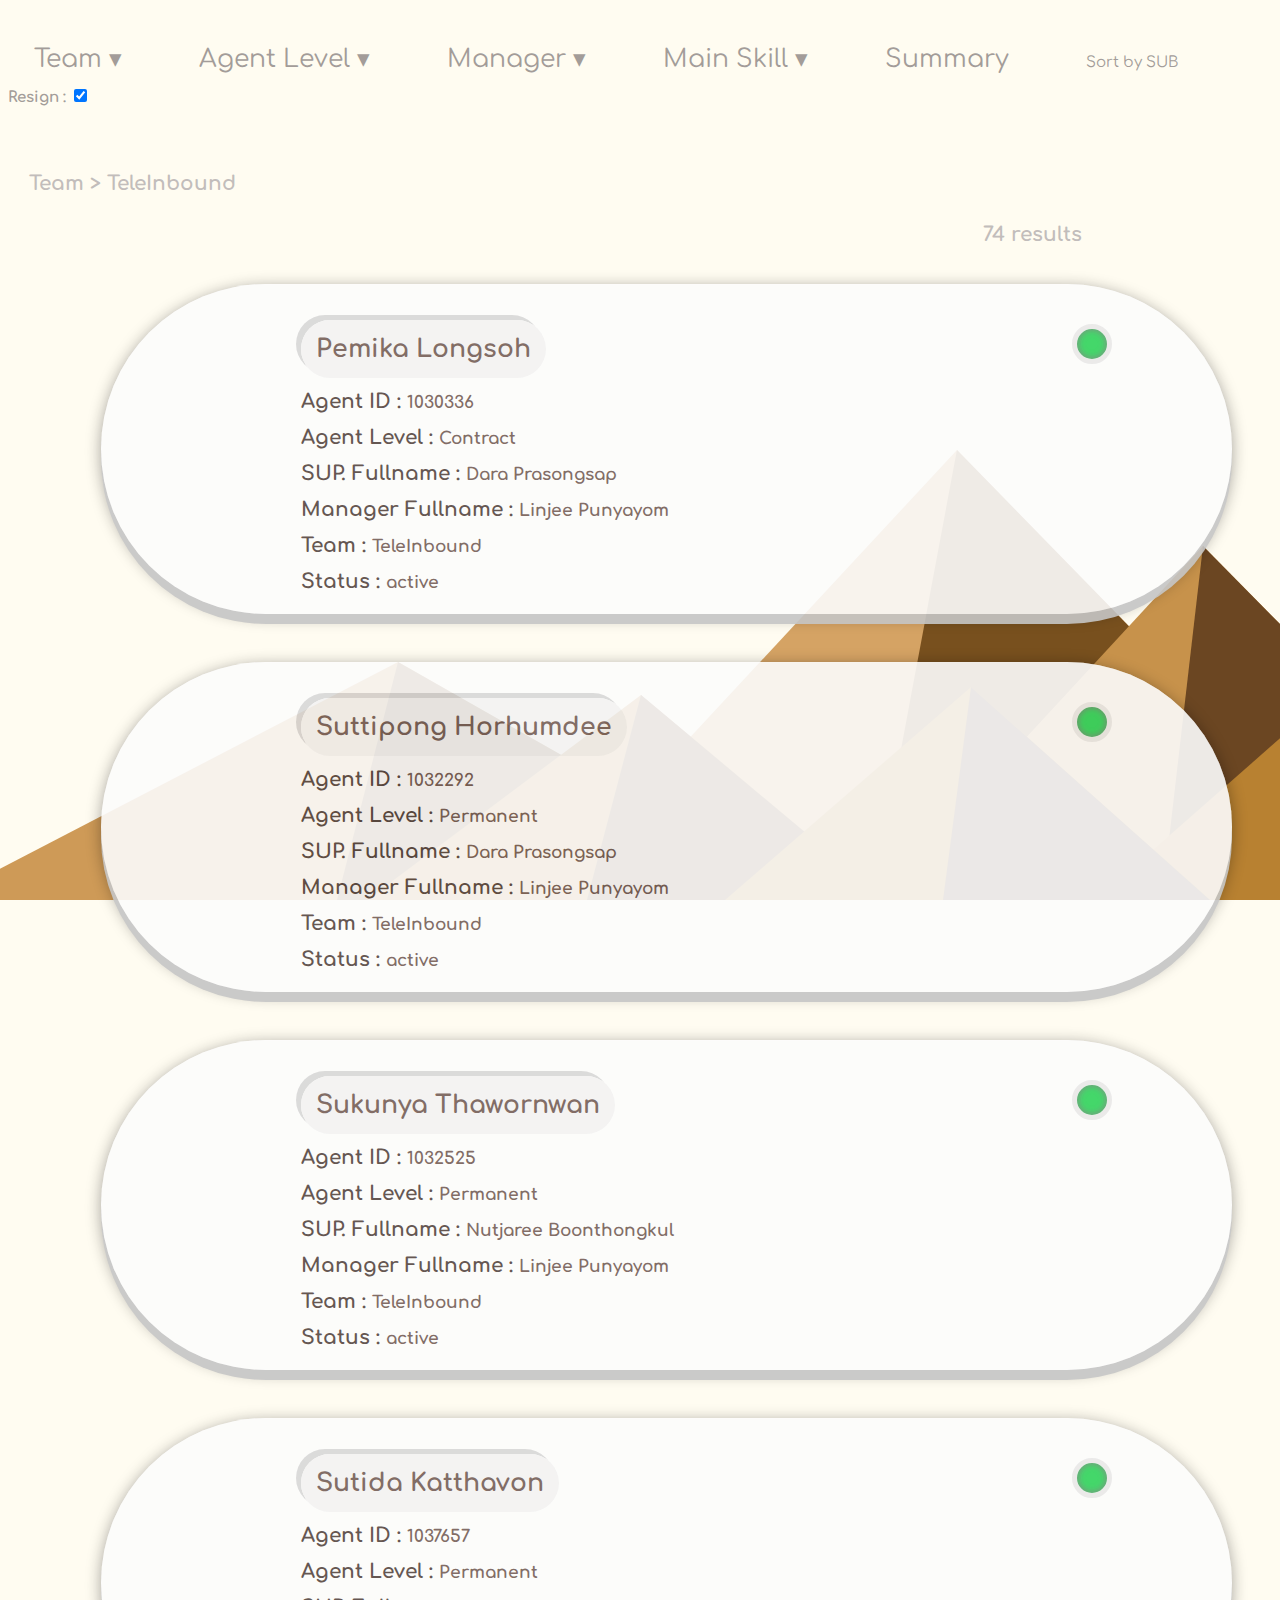
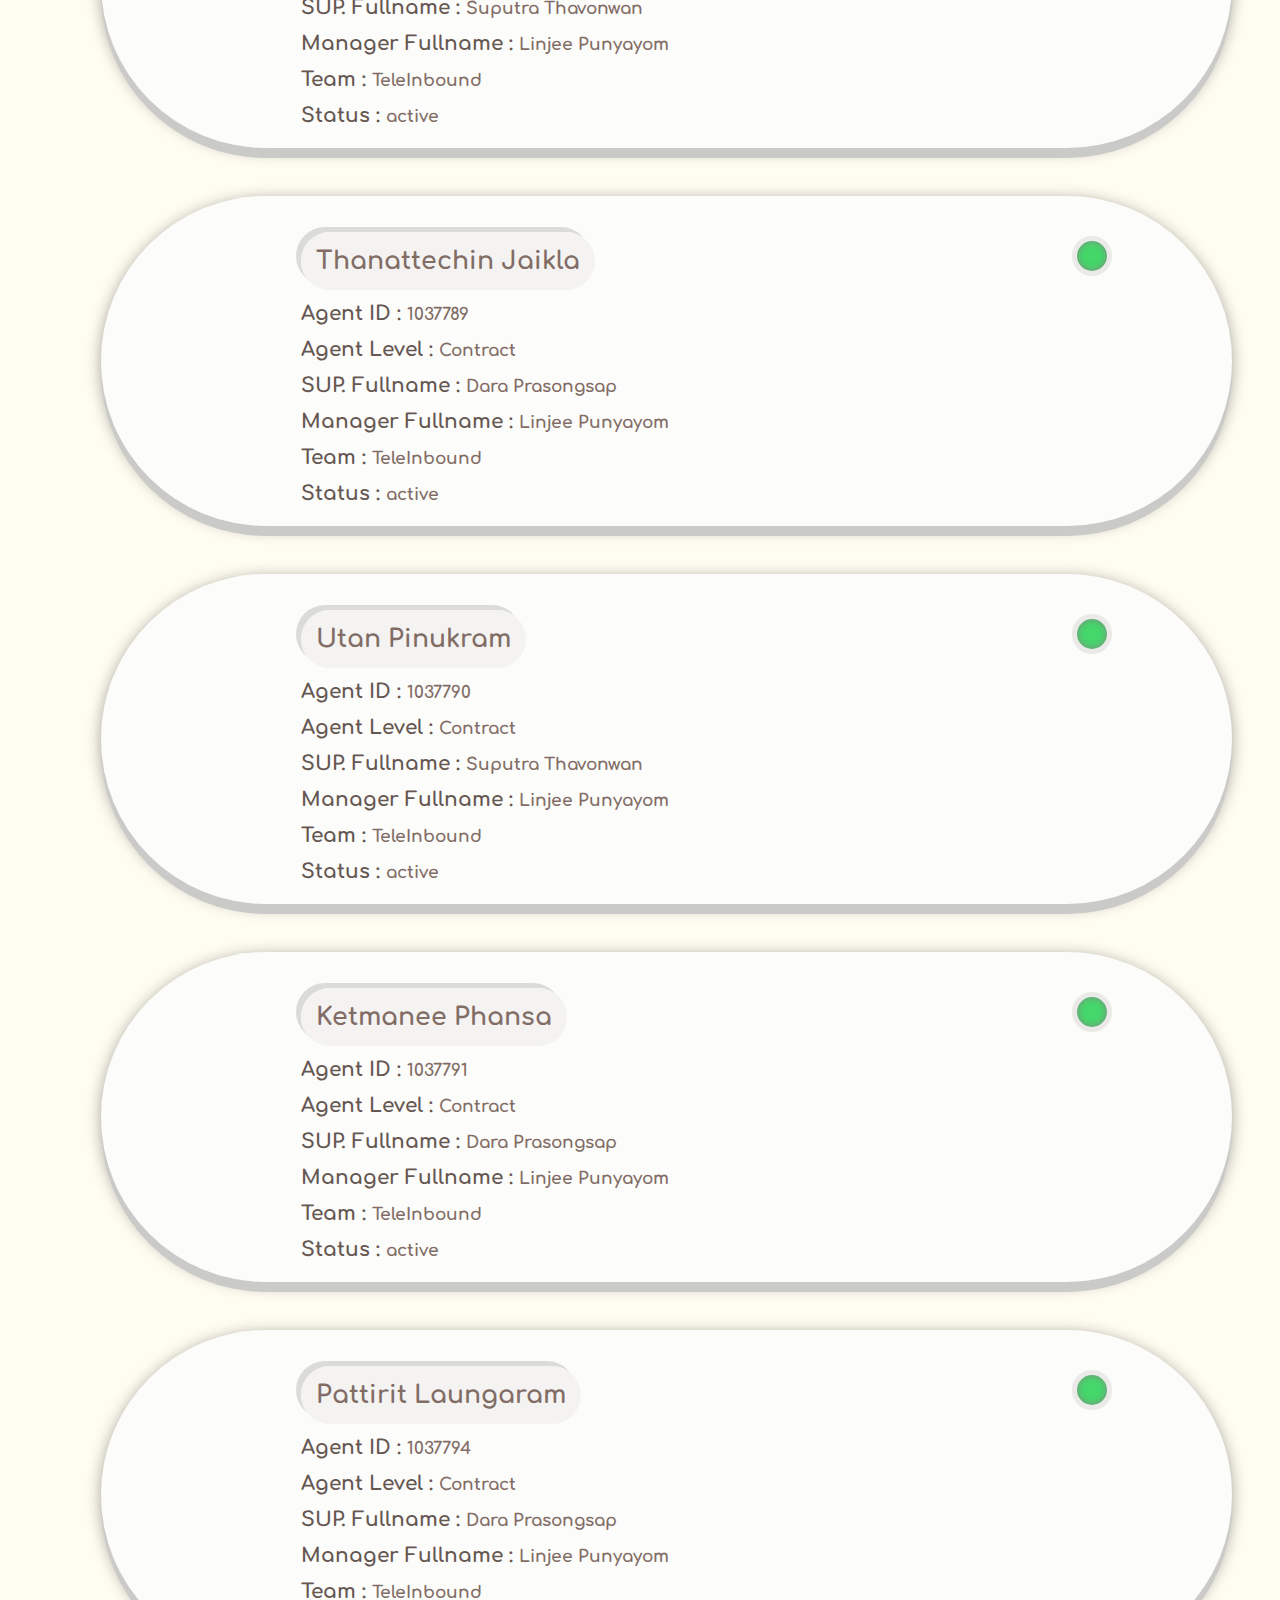
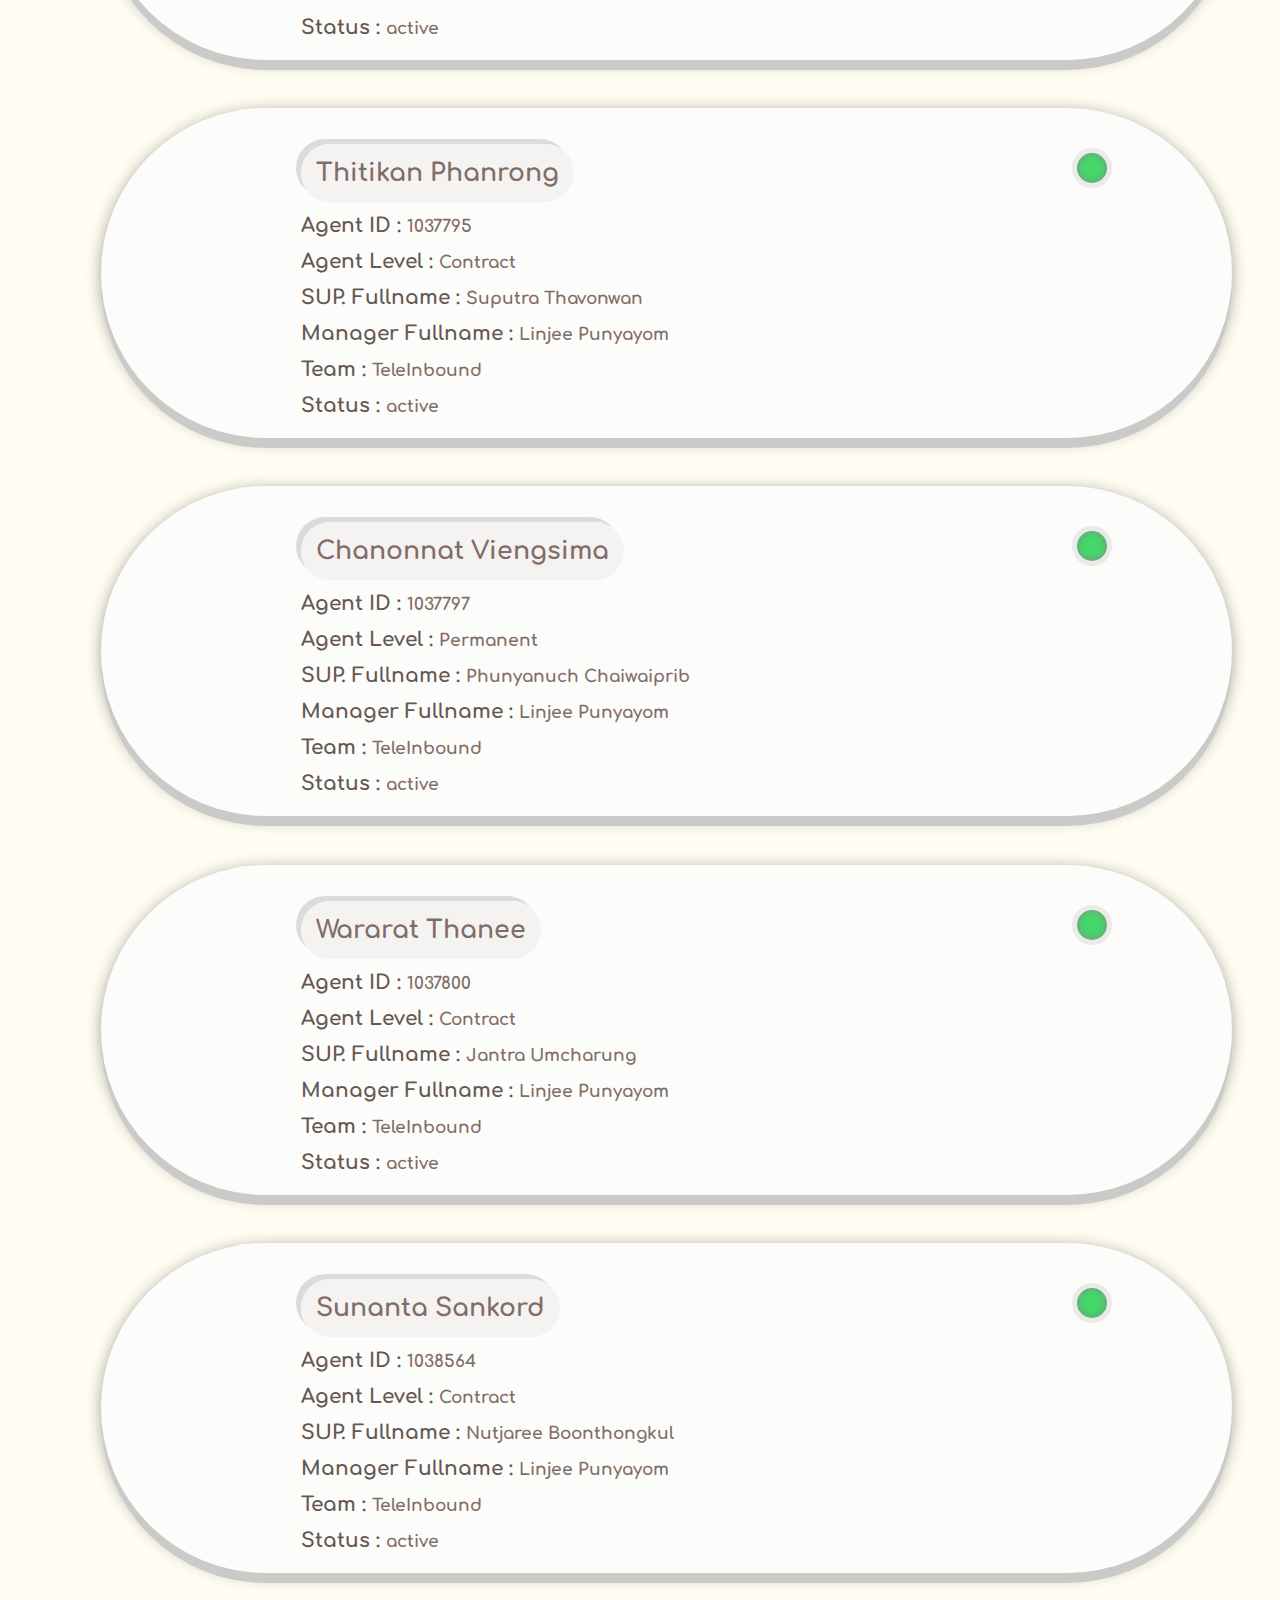
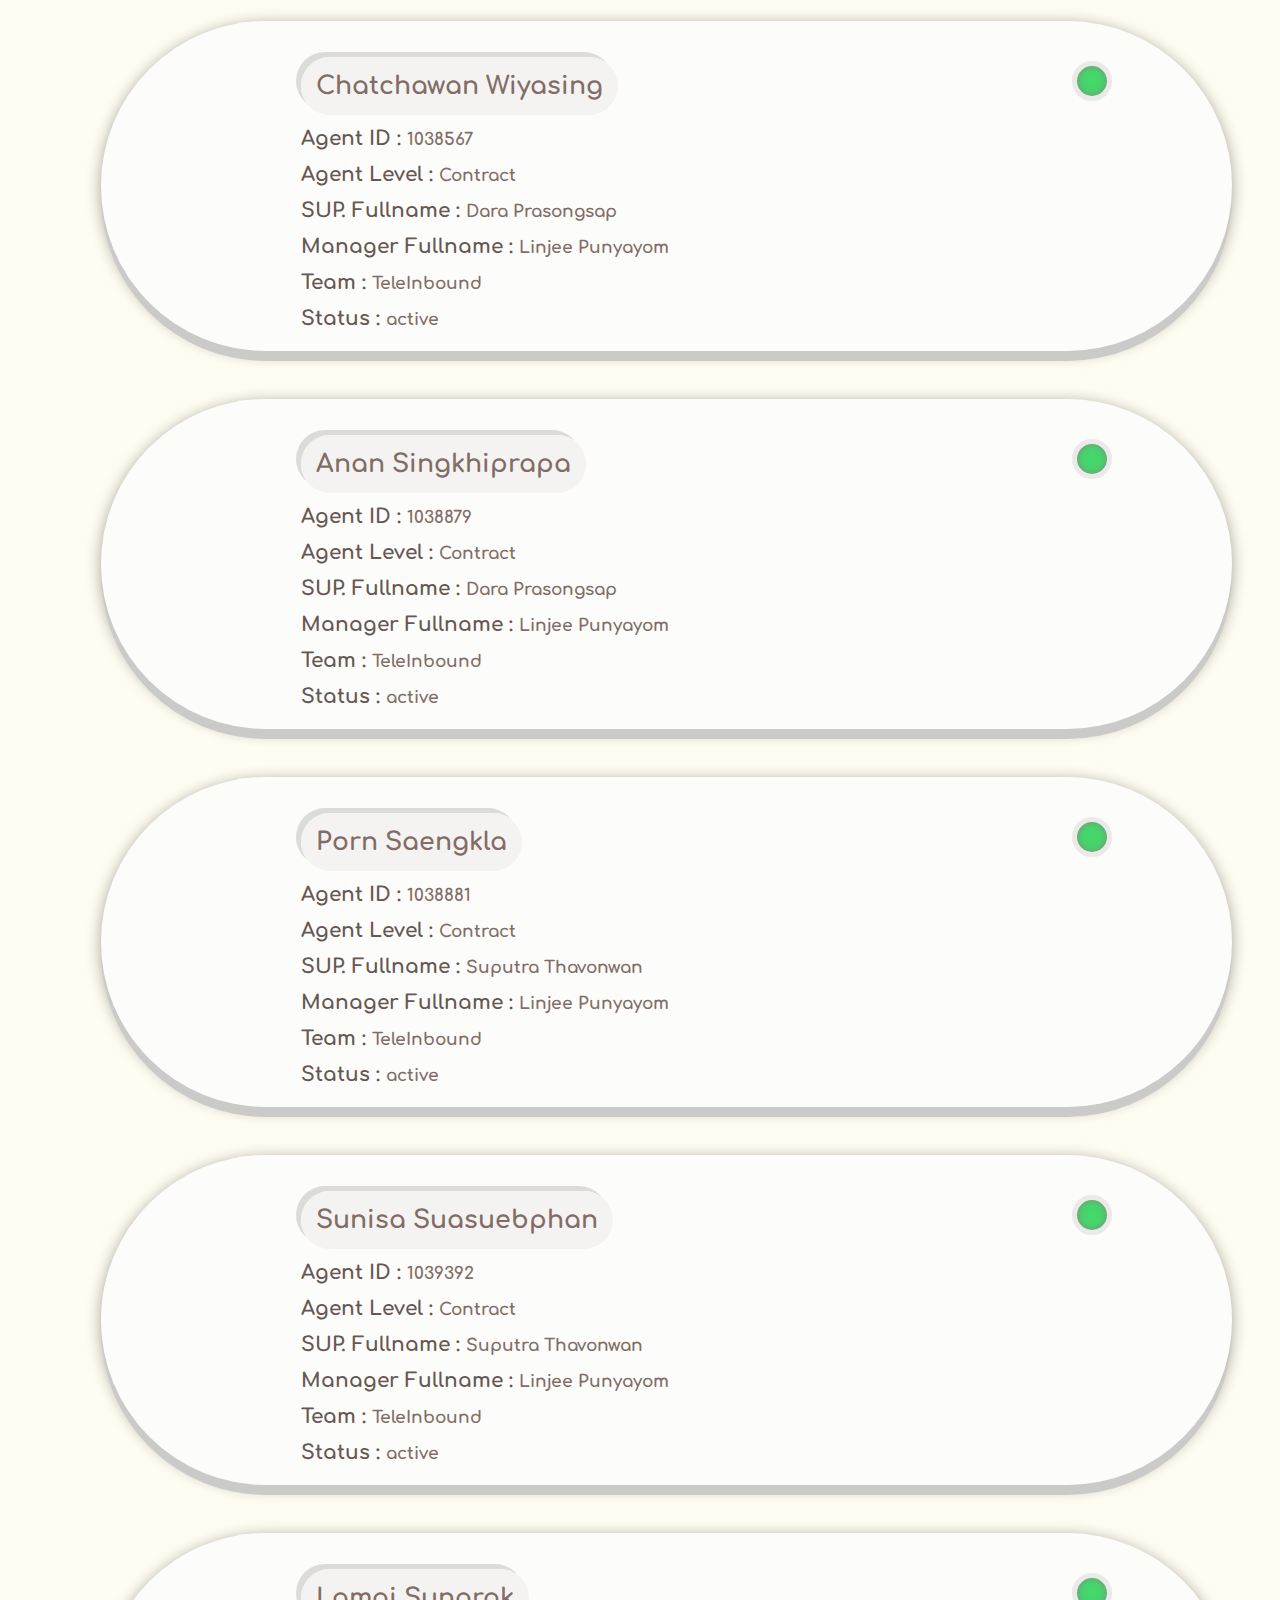
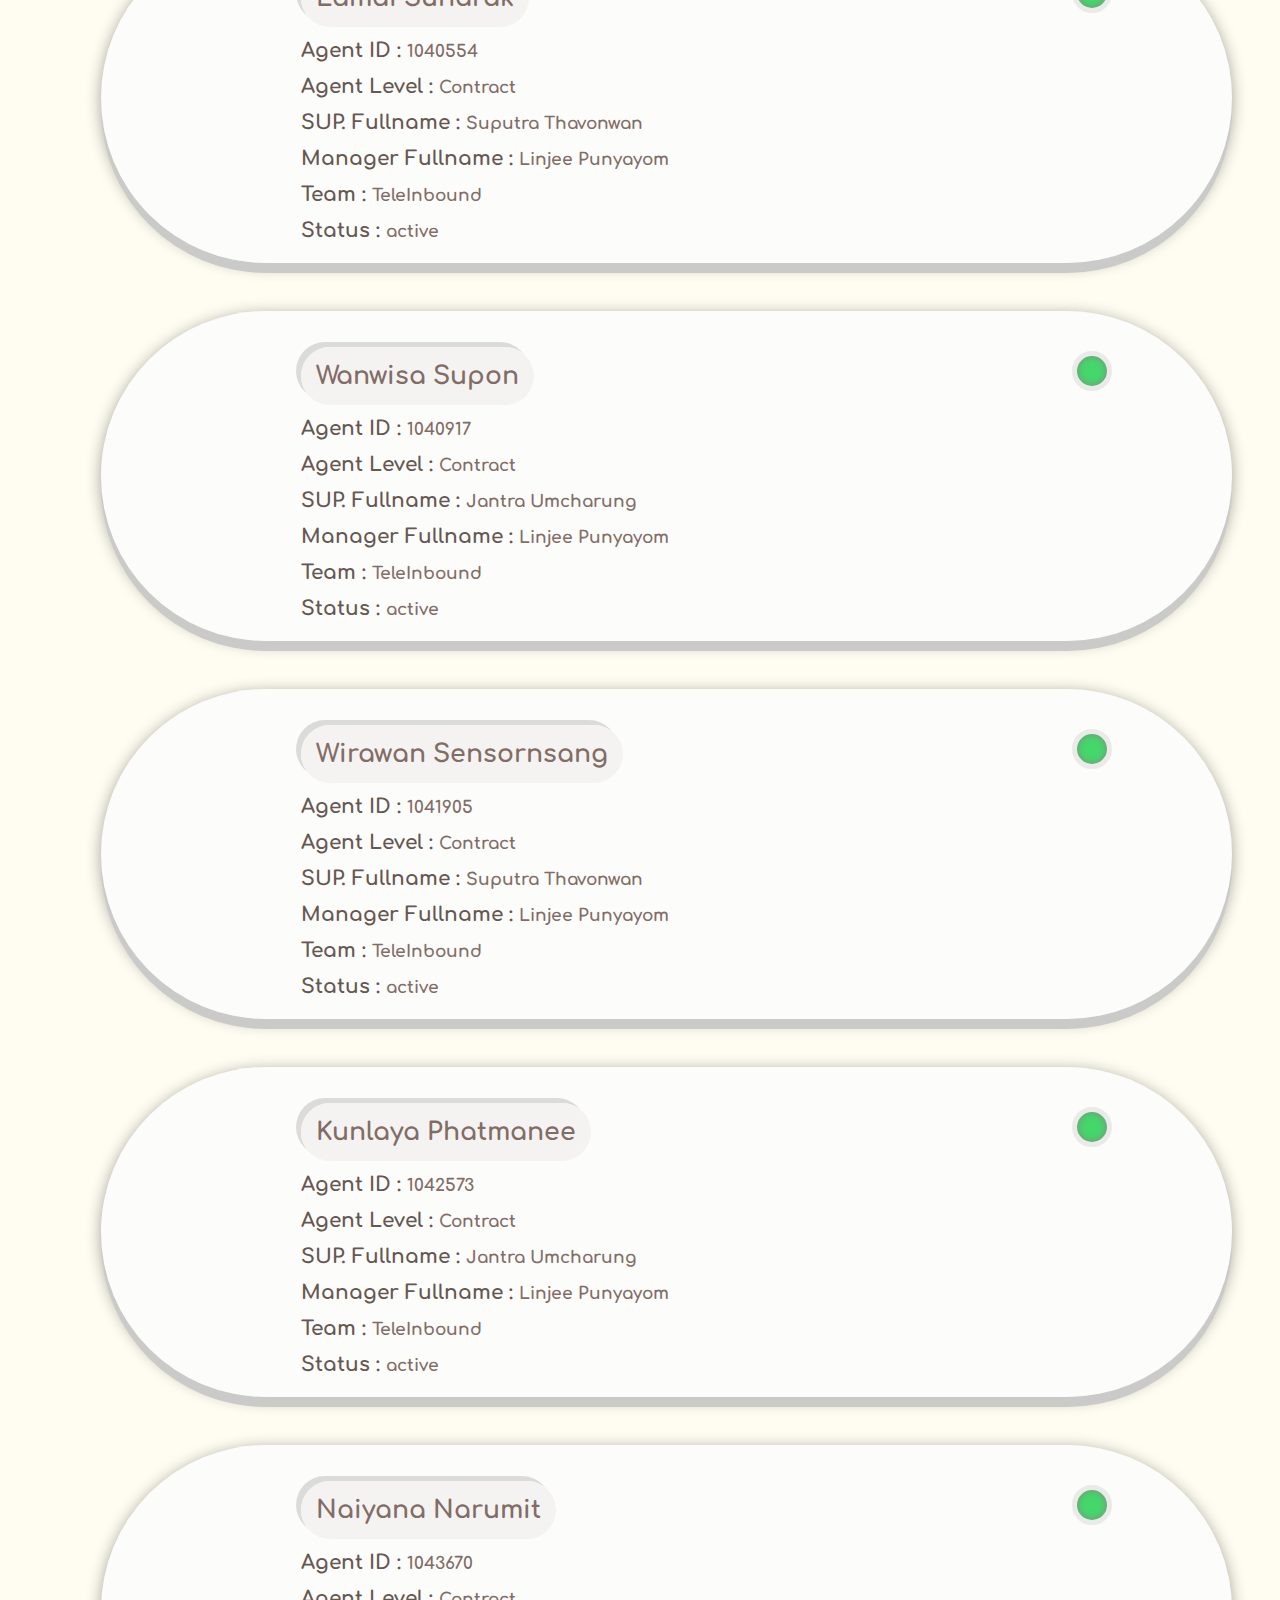
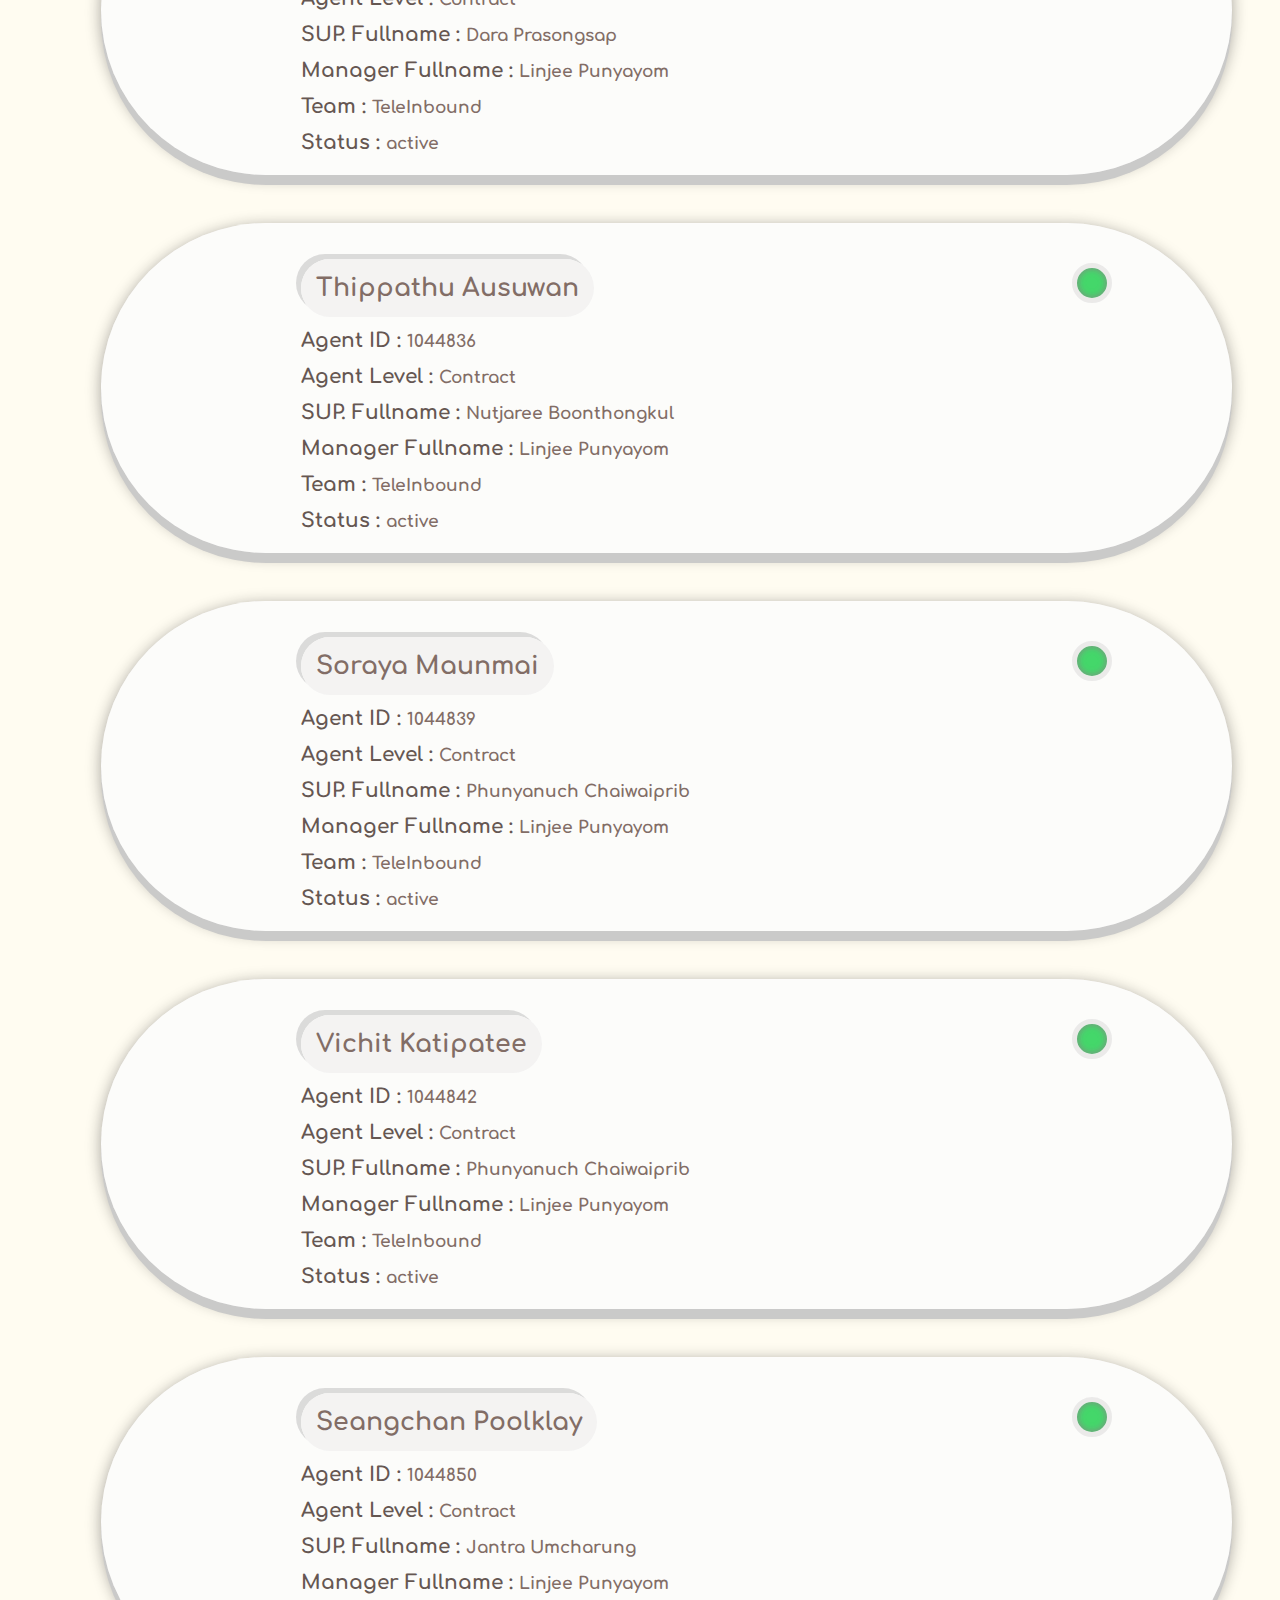
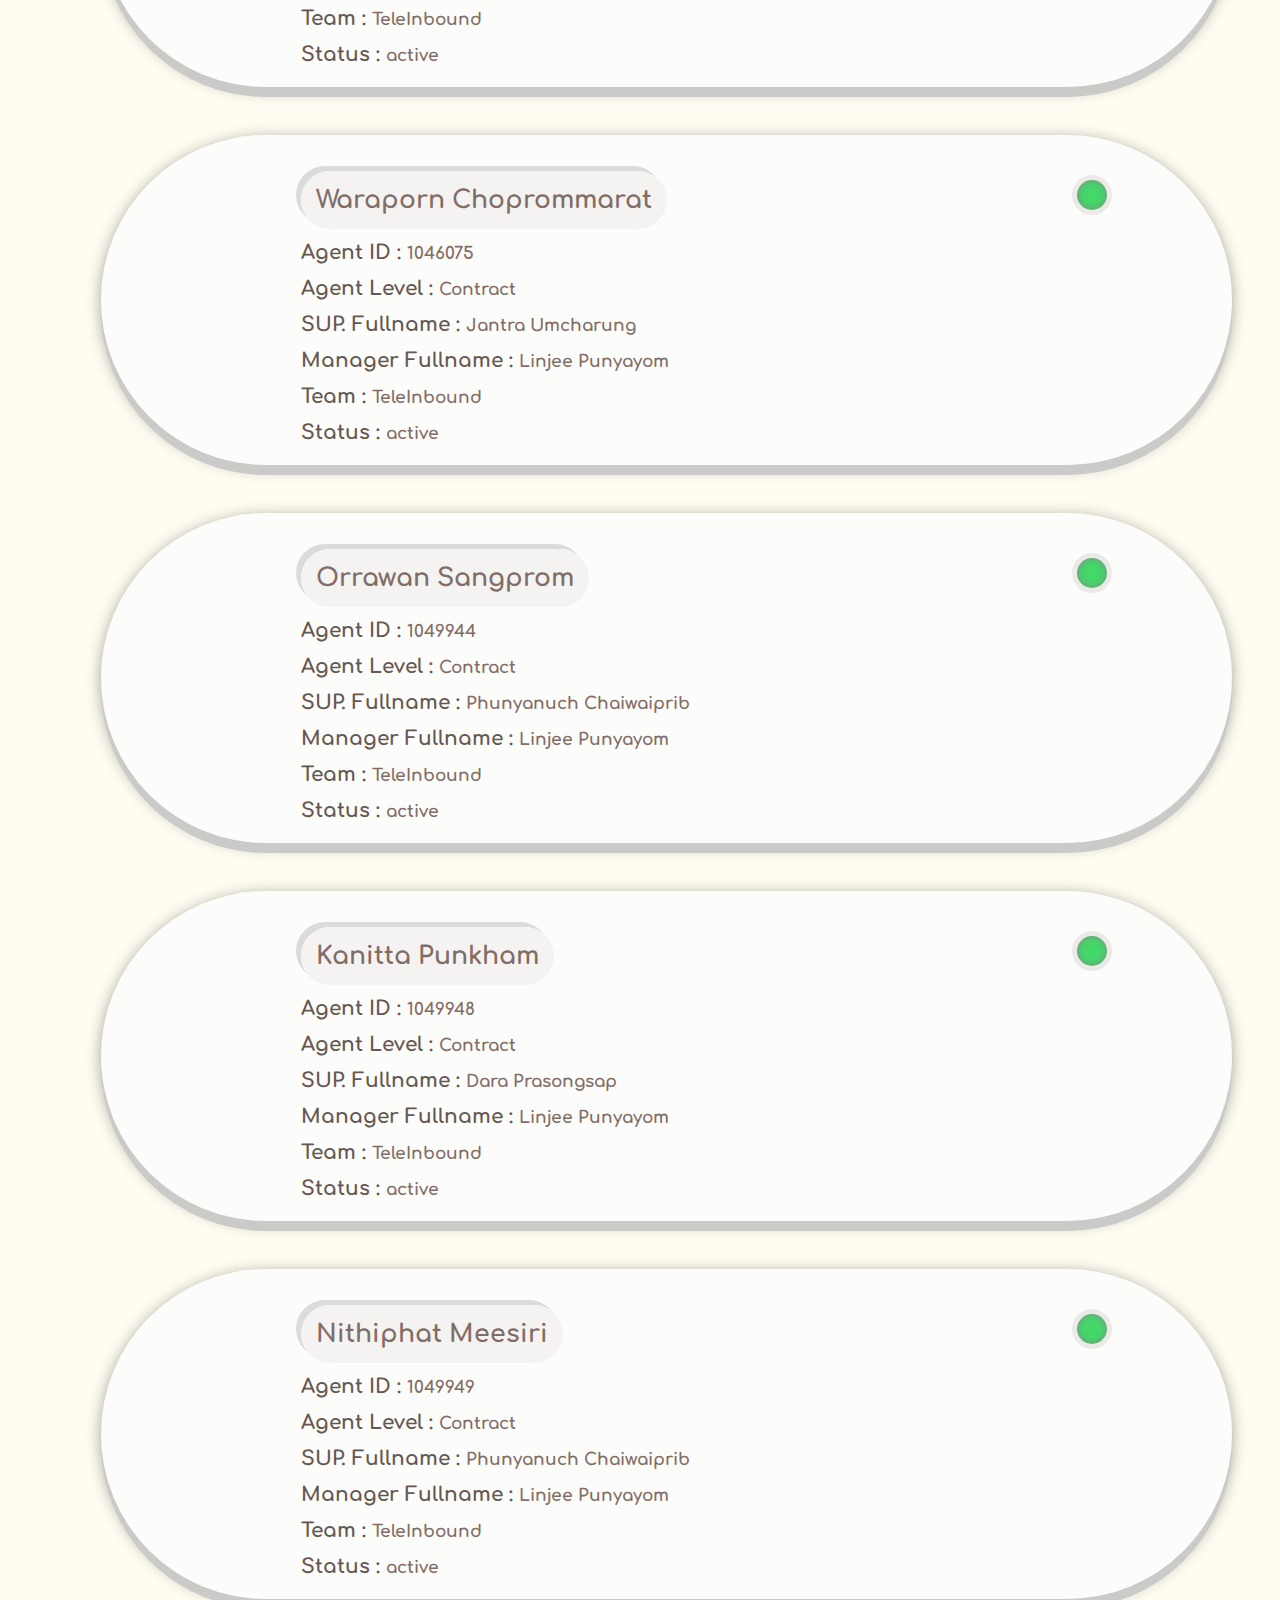
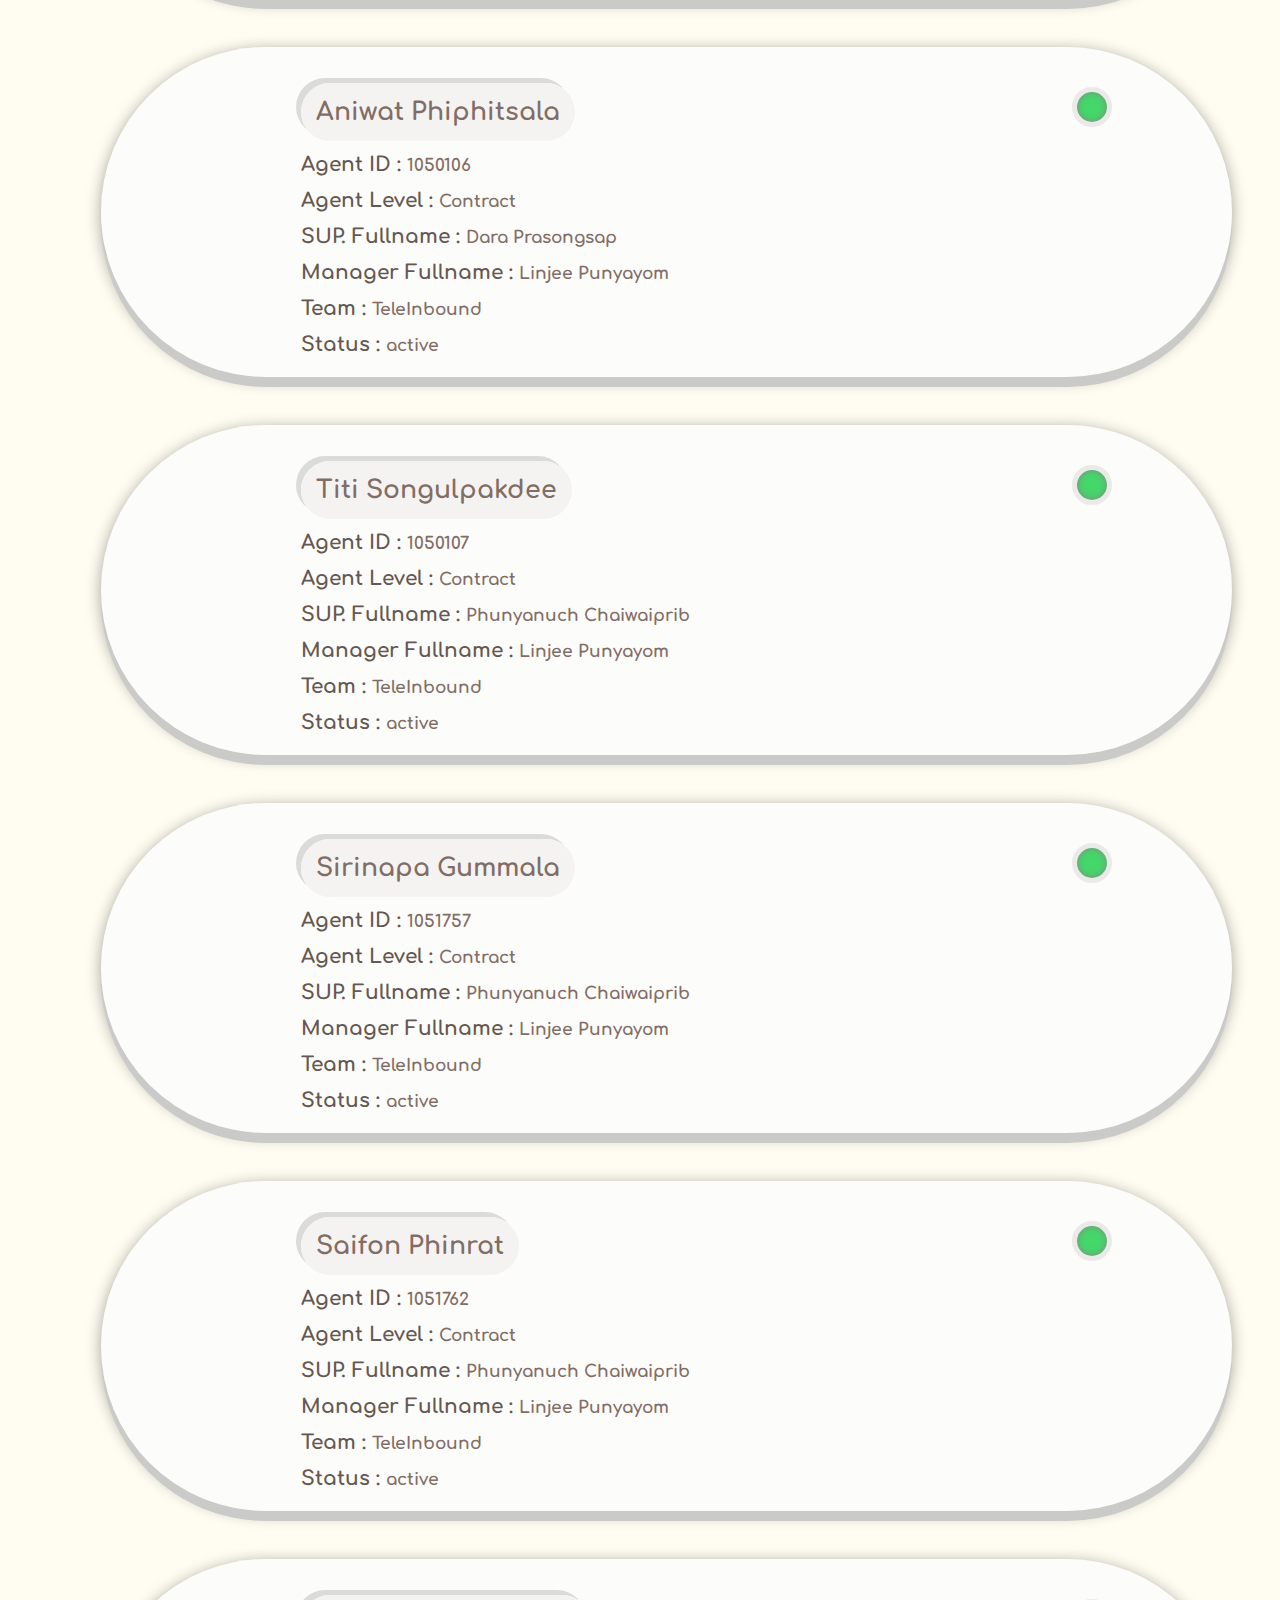
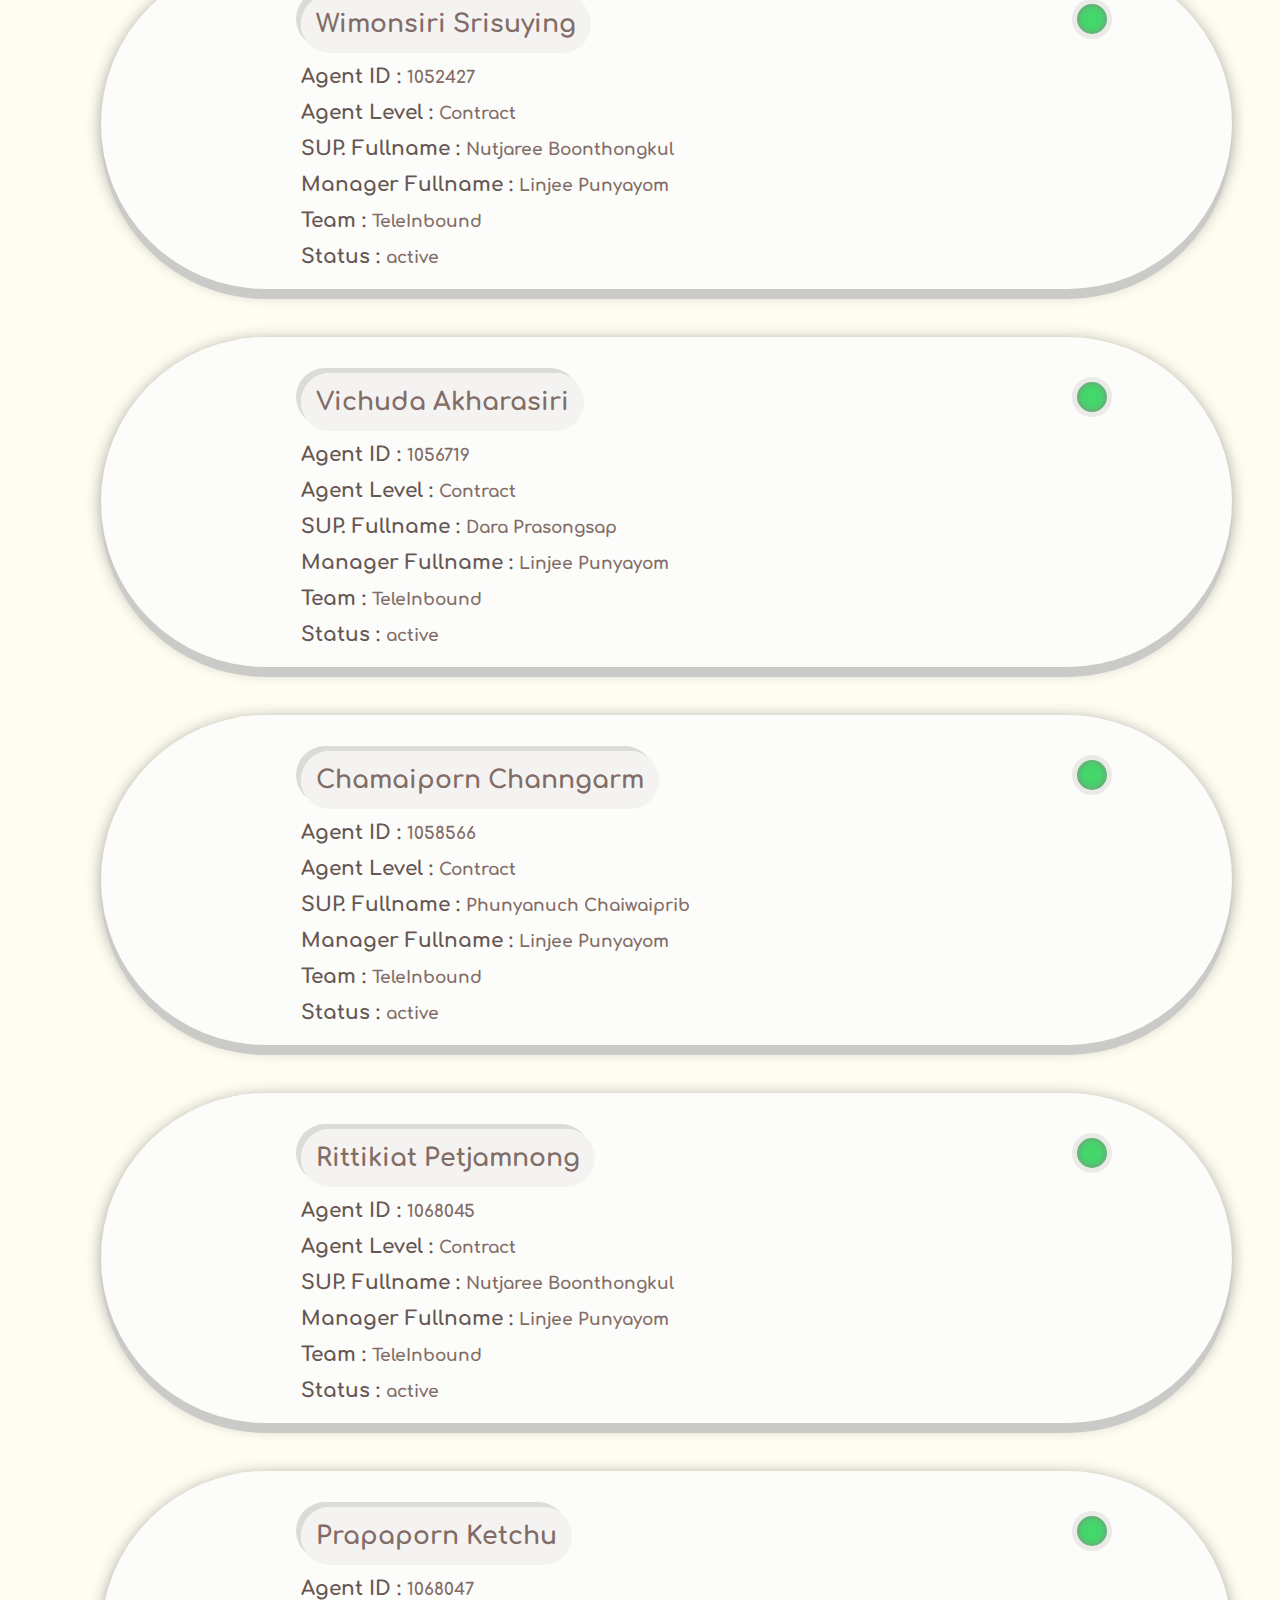
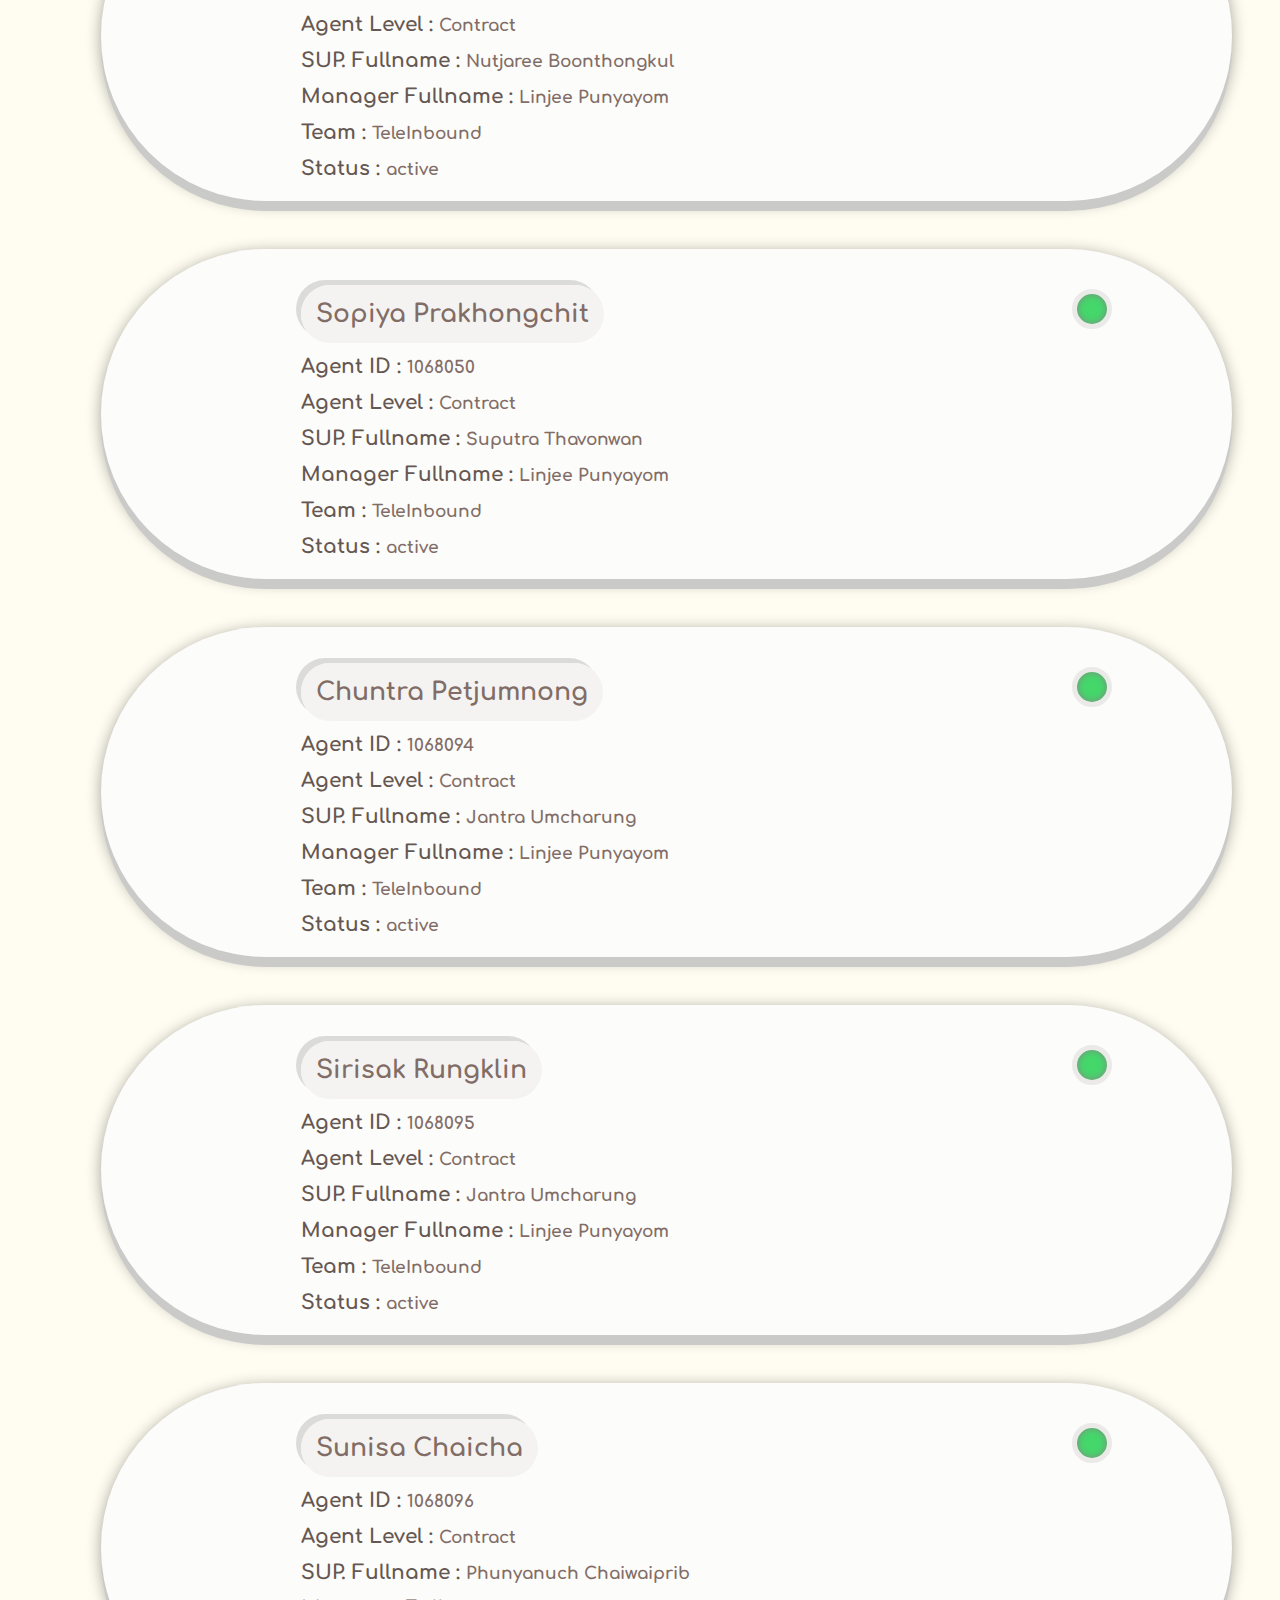
==== commit 883883b4: "remove rev" ====
--- a/index.html
+++ b/index.html
@@ -205,7 +205,7 @@
                   </div>
               </div>                             
                   <button class="btnsummary" onclick=" window.open('summary.html','_blank')"> Summary</button>
-                  <button  class="btnsort" id="btnsort">Sort by Revenue</button>
+                  <button  class="btnsort" id="btnsort">Sort by SUB</button>
                   <p id="checkstatus">Resign : <input type="checkbox" id="checkbox" checked></p>
                   <p id="selected">Team > TeleInbound</p>
                   <p id=countlist></p>
--- a/css/index.css
+++ b/css/index.css
@@ -40,7 +40,7 @@
 }
 .permanent:focus{
     opacity: 1;
-    height: 840px;
+    height: 740px;
     pointer-events: none;
     transition: 0.3s ease all;
 }
@@ -231,4 +231,4 @@
     color: rgb(163, 156, 153);
 }
 #checkbox{
-}+}
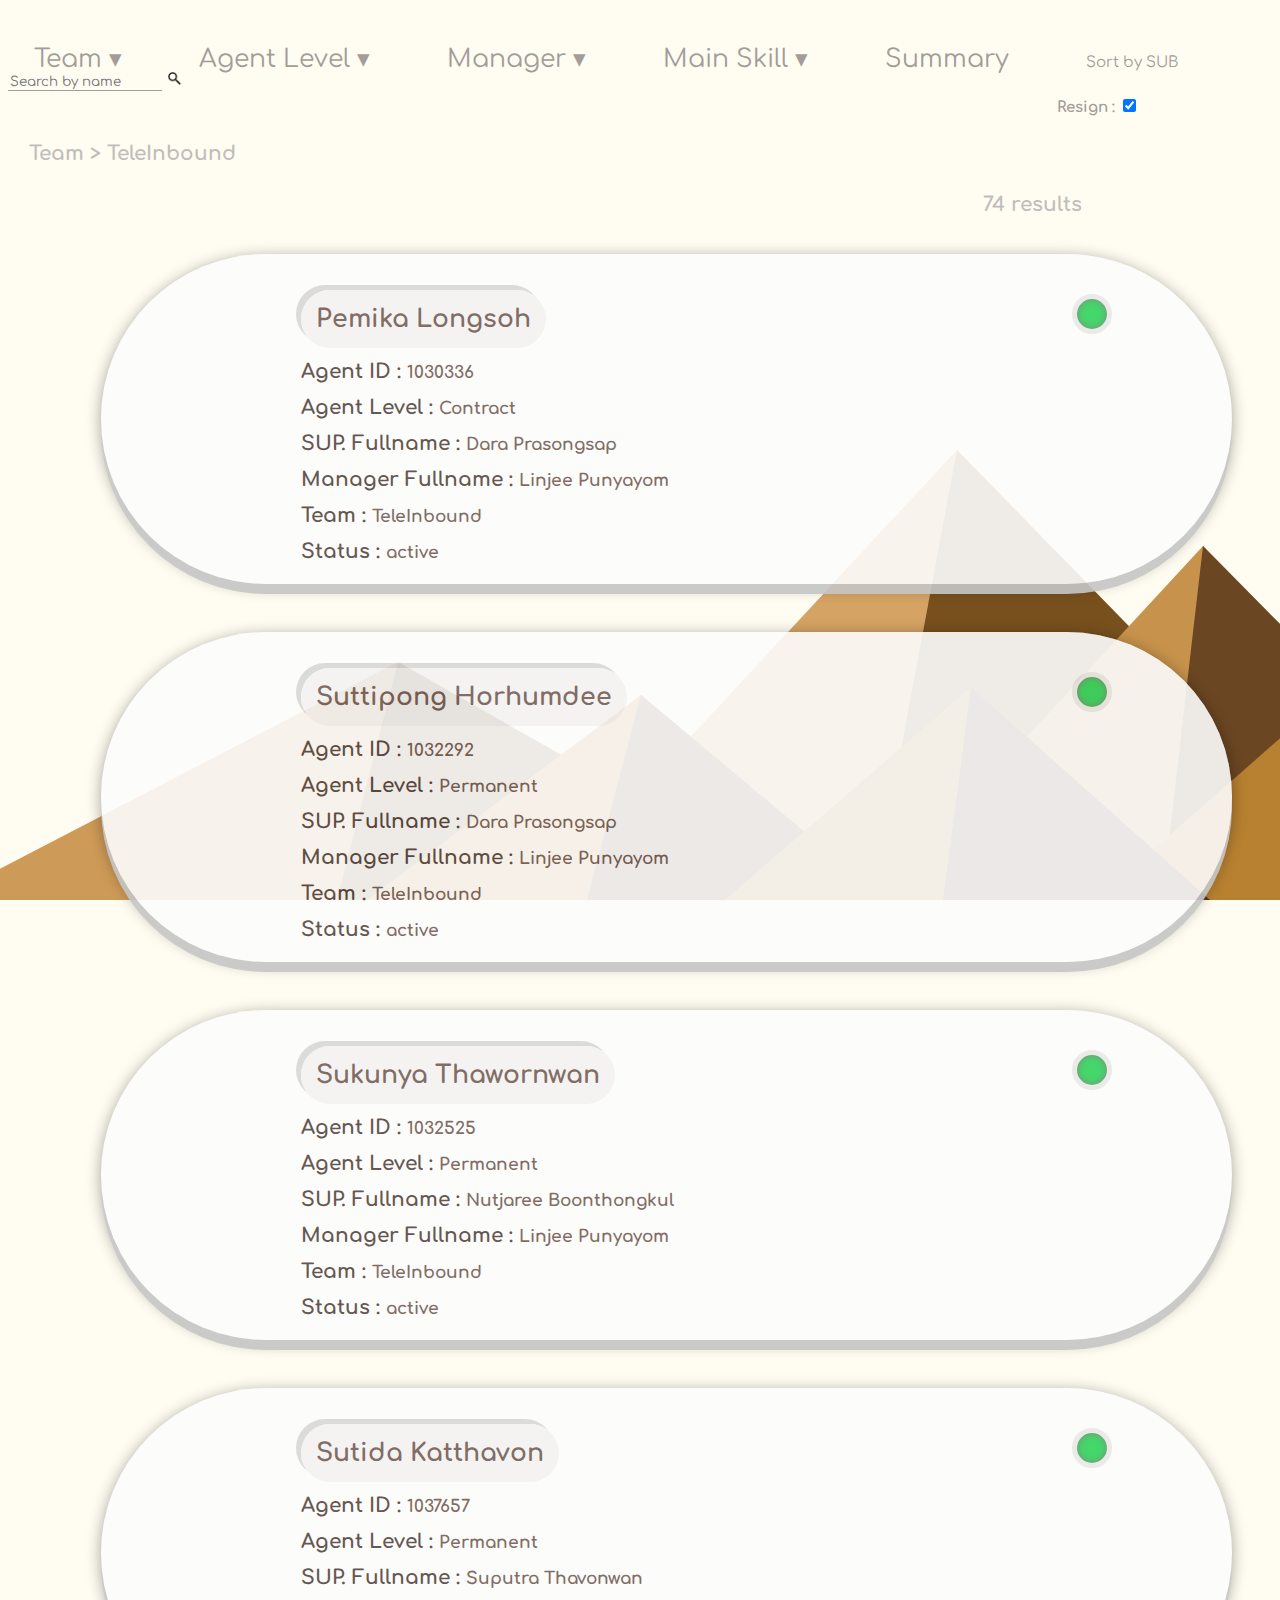
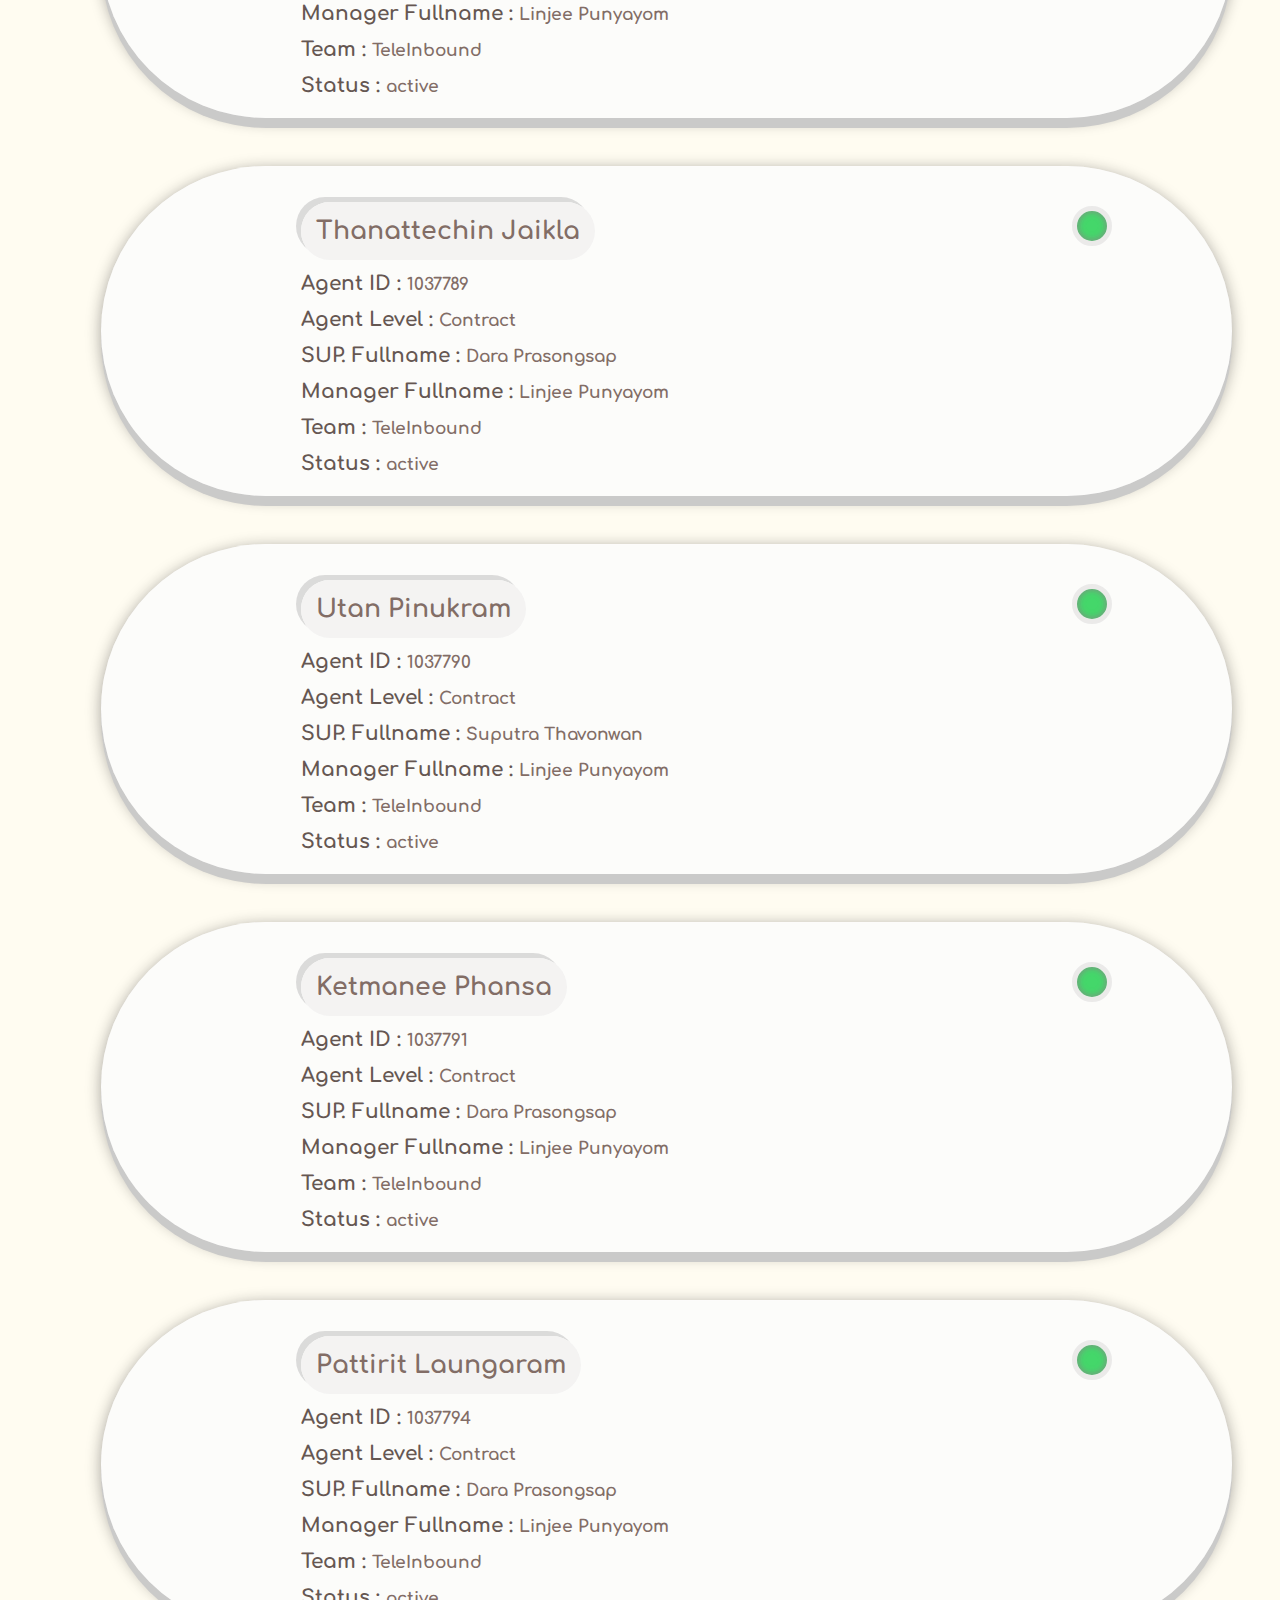
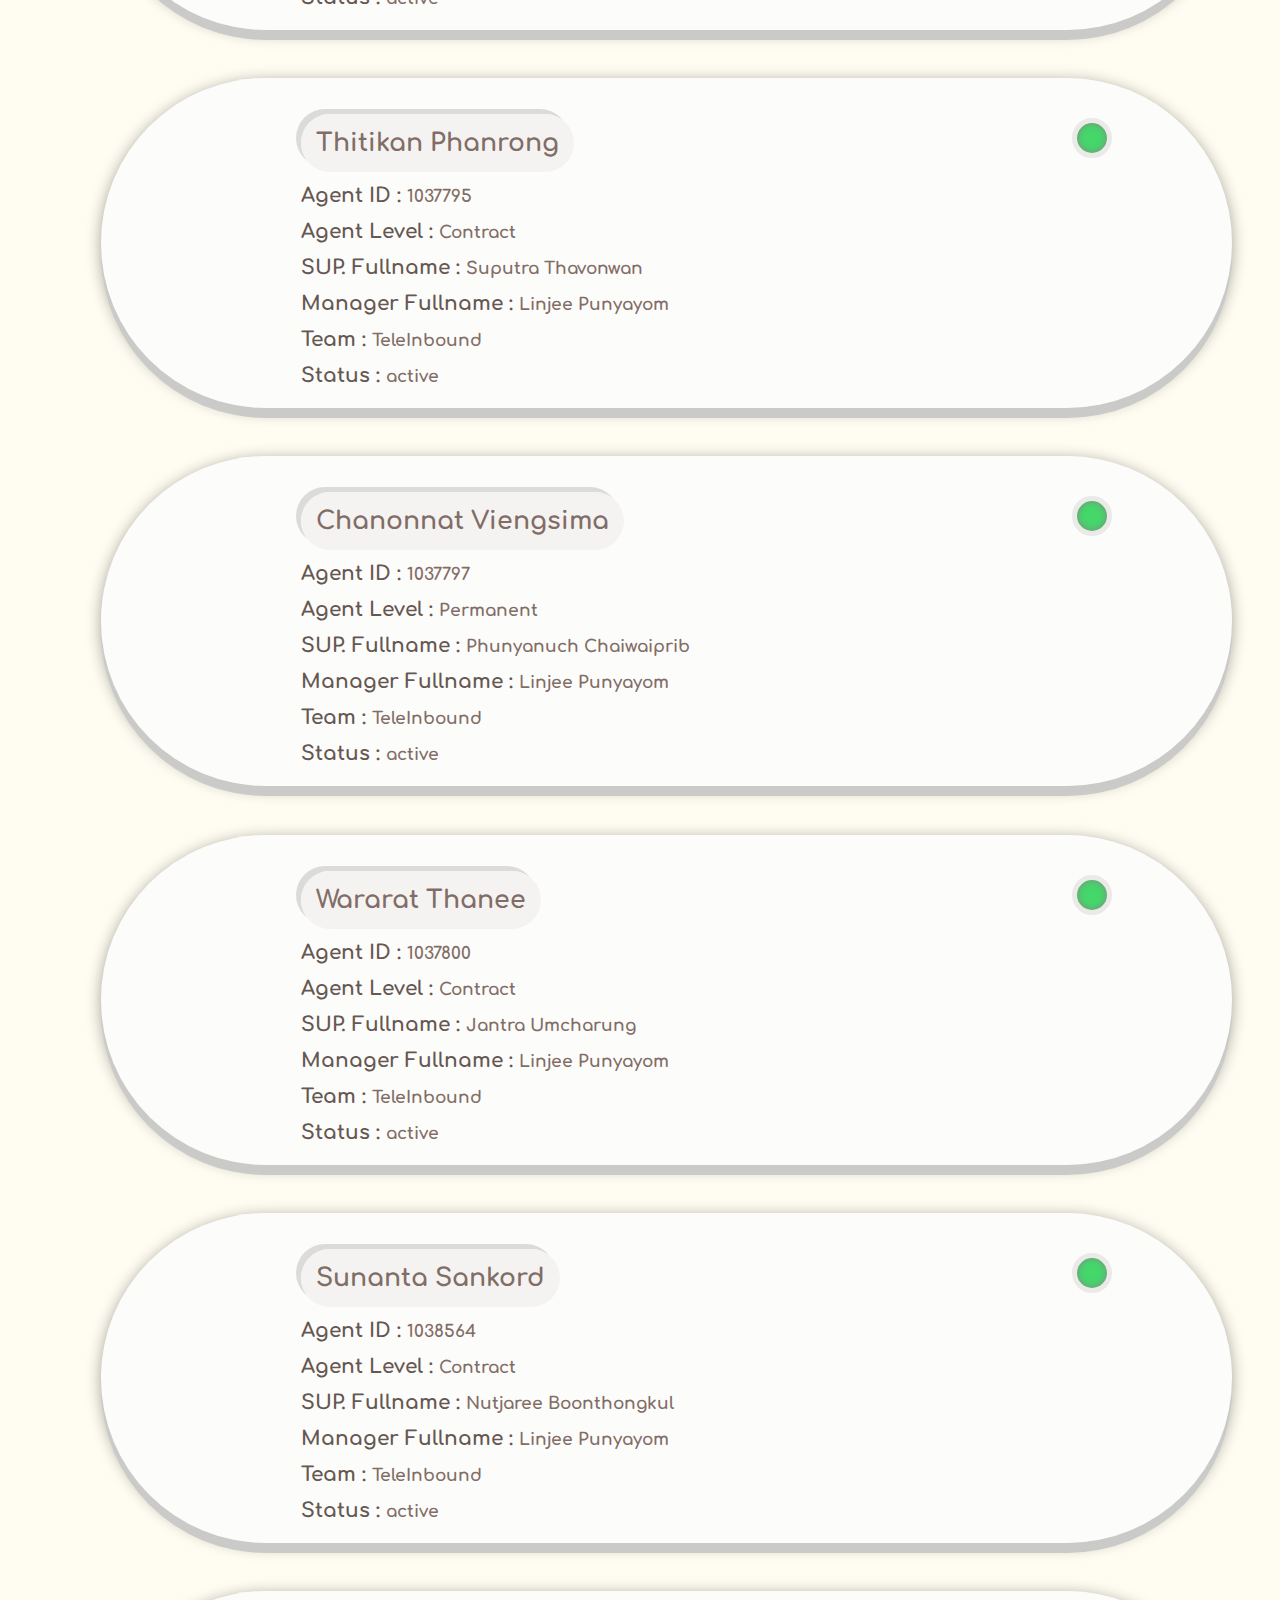
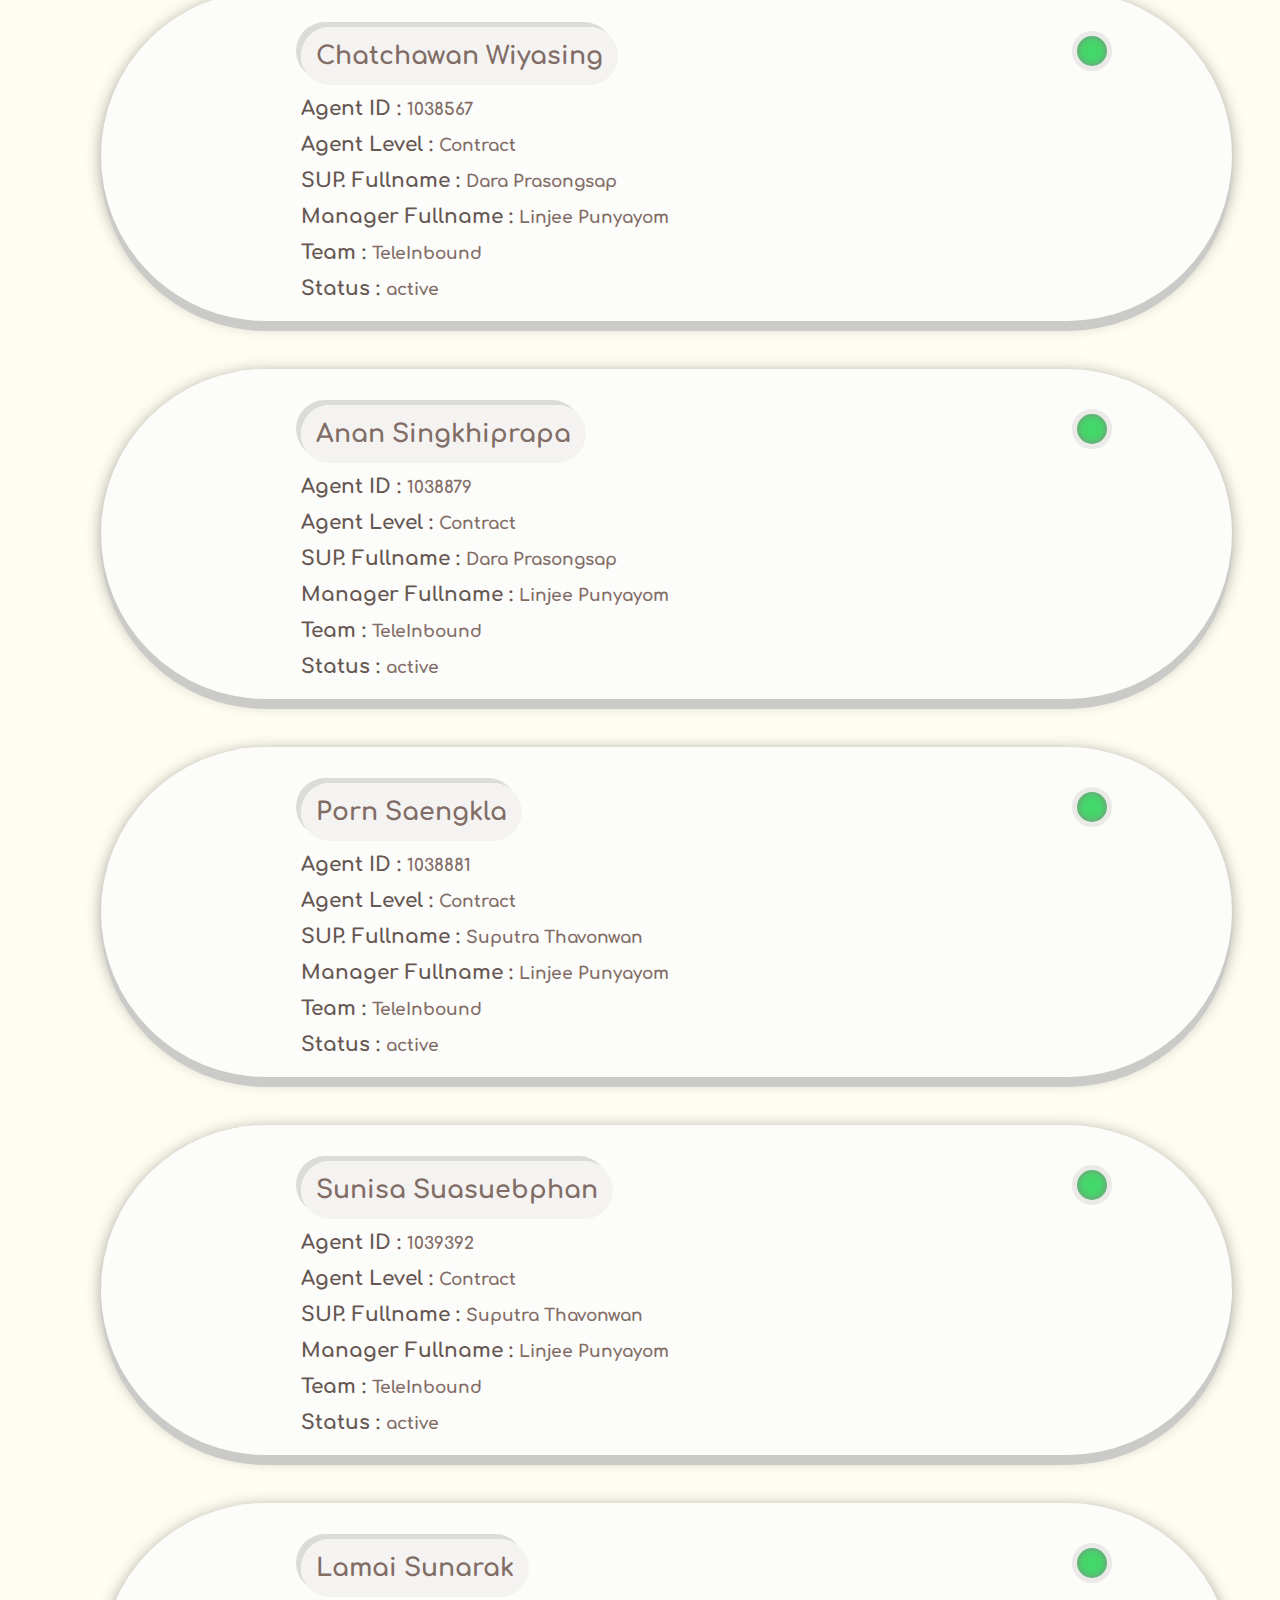
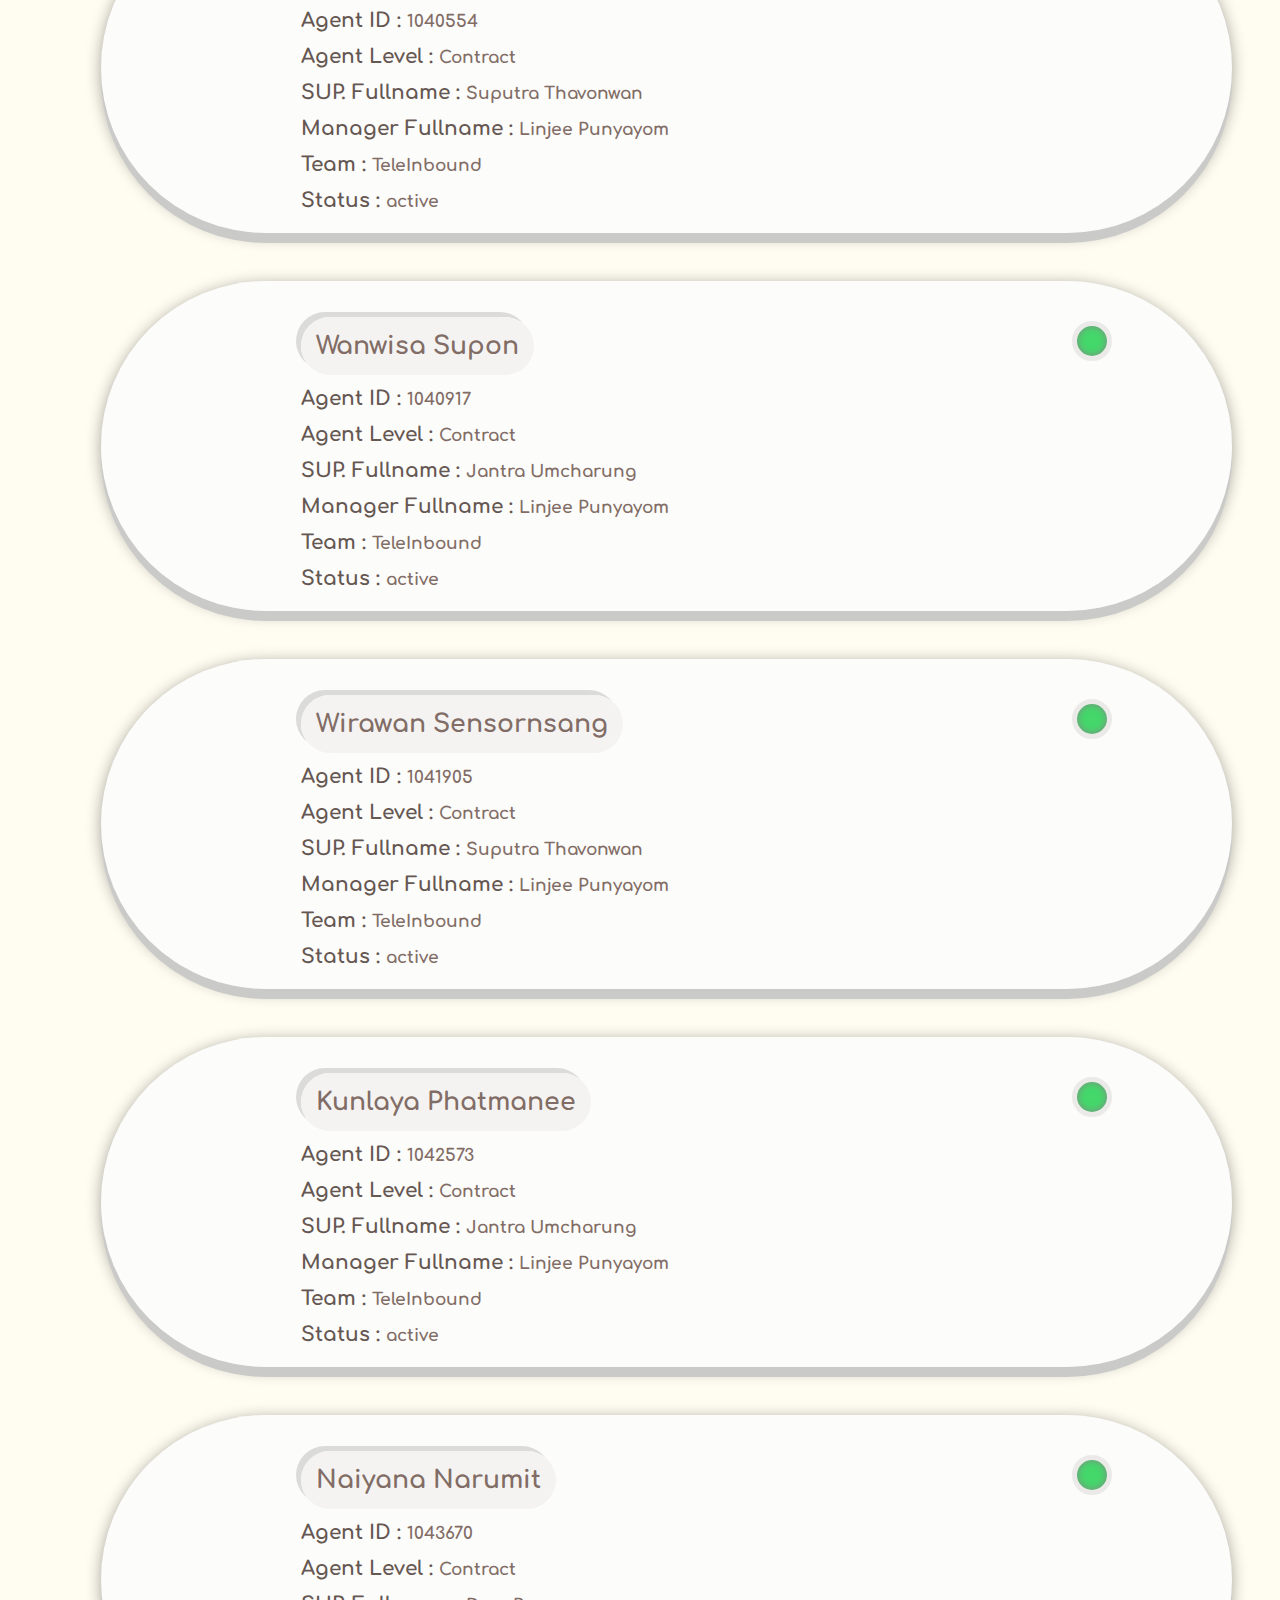
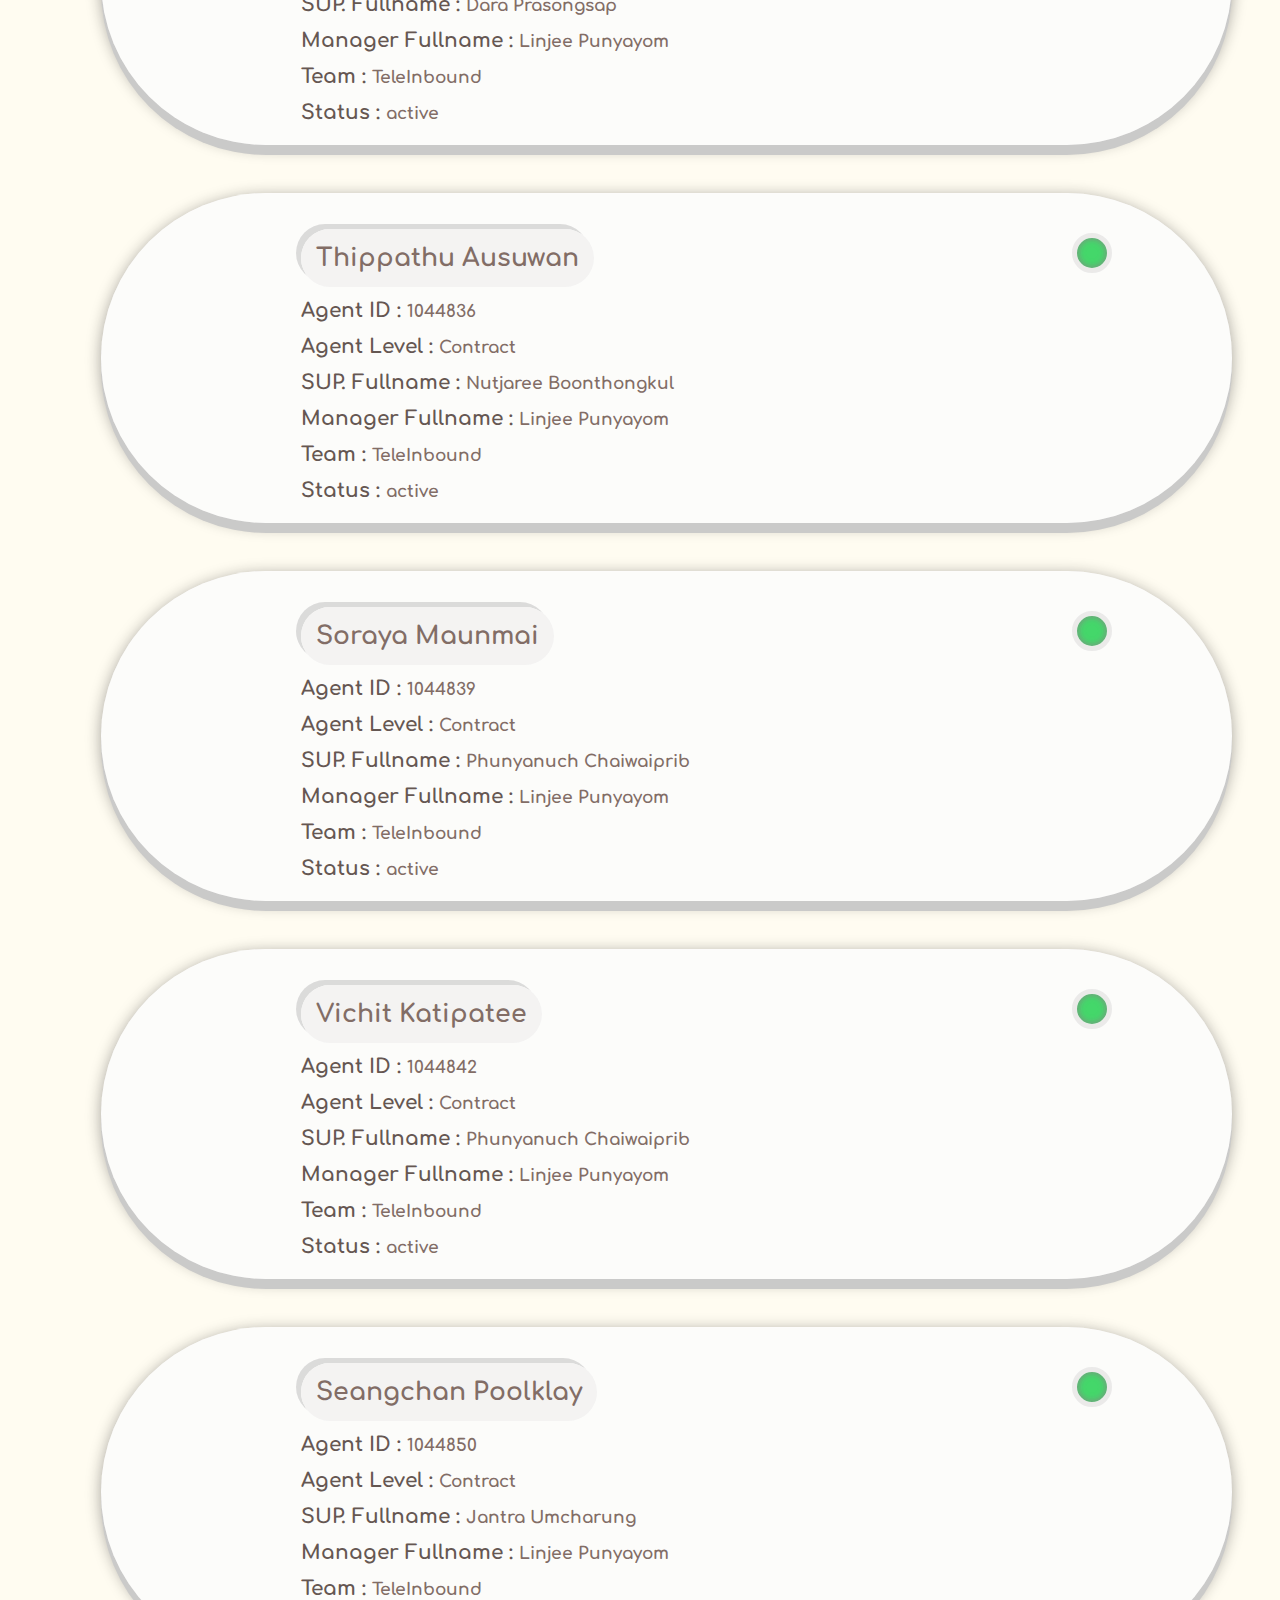
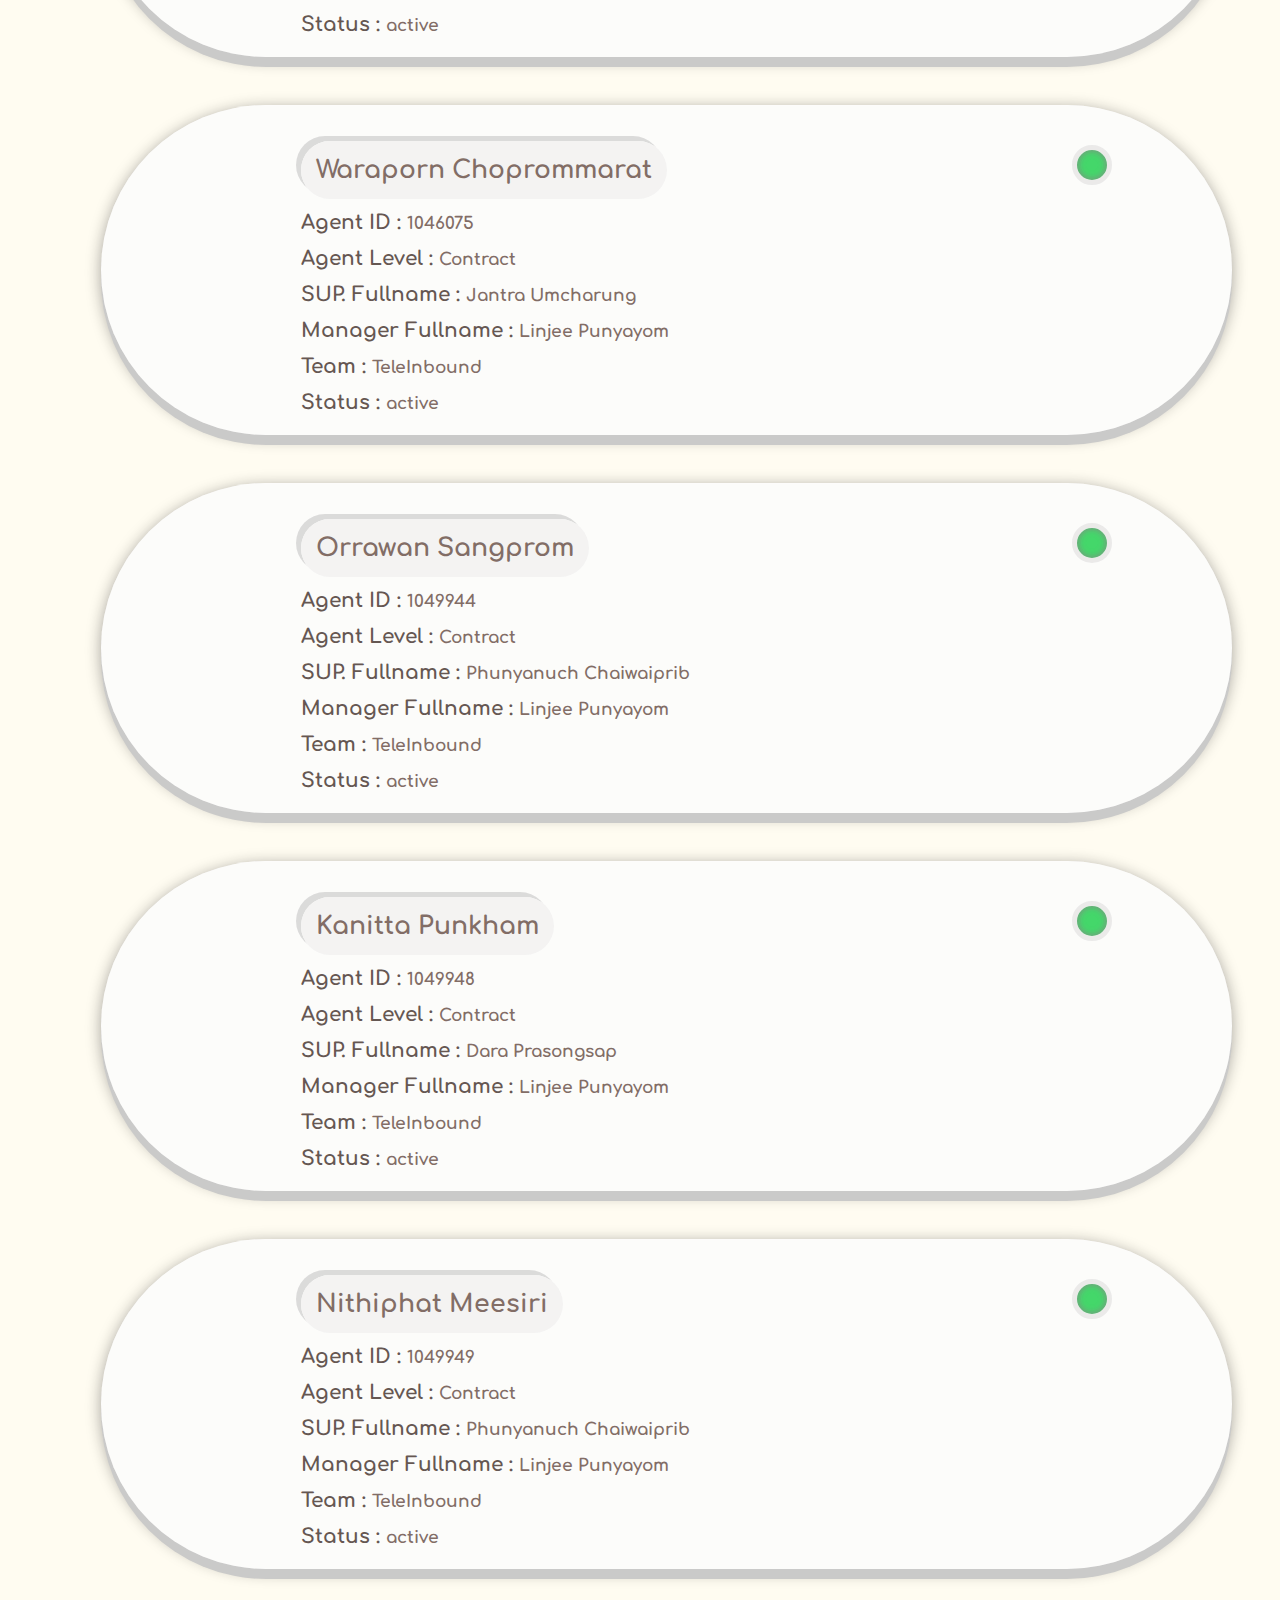
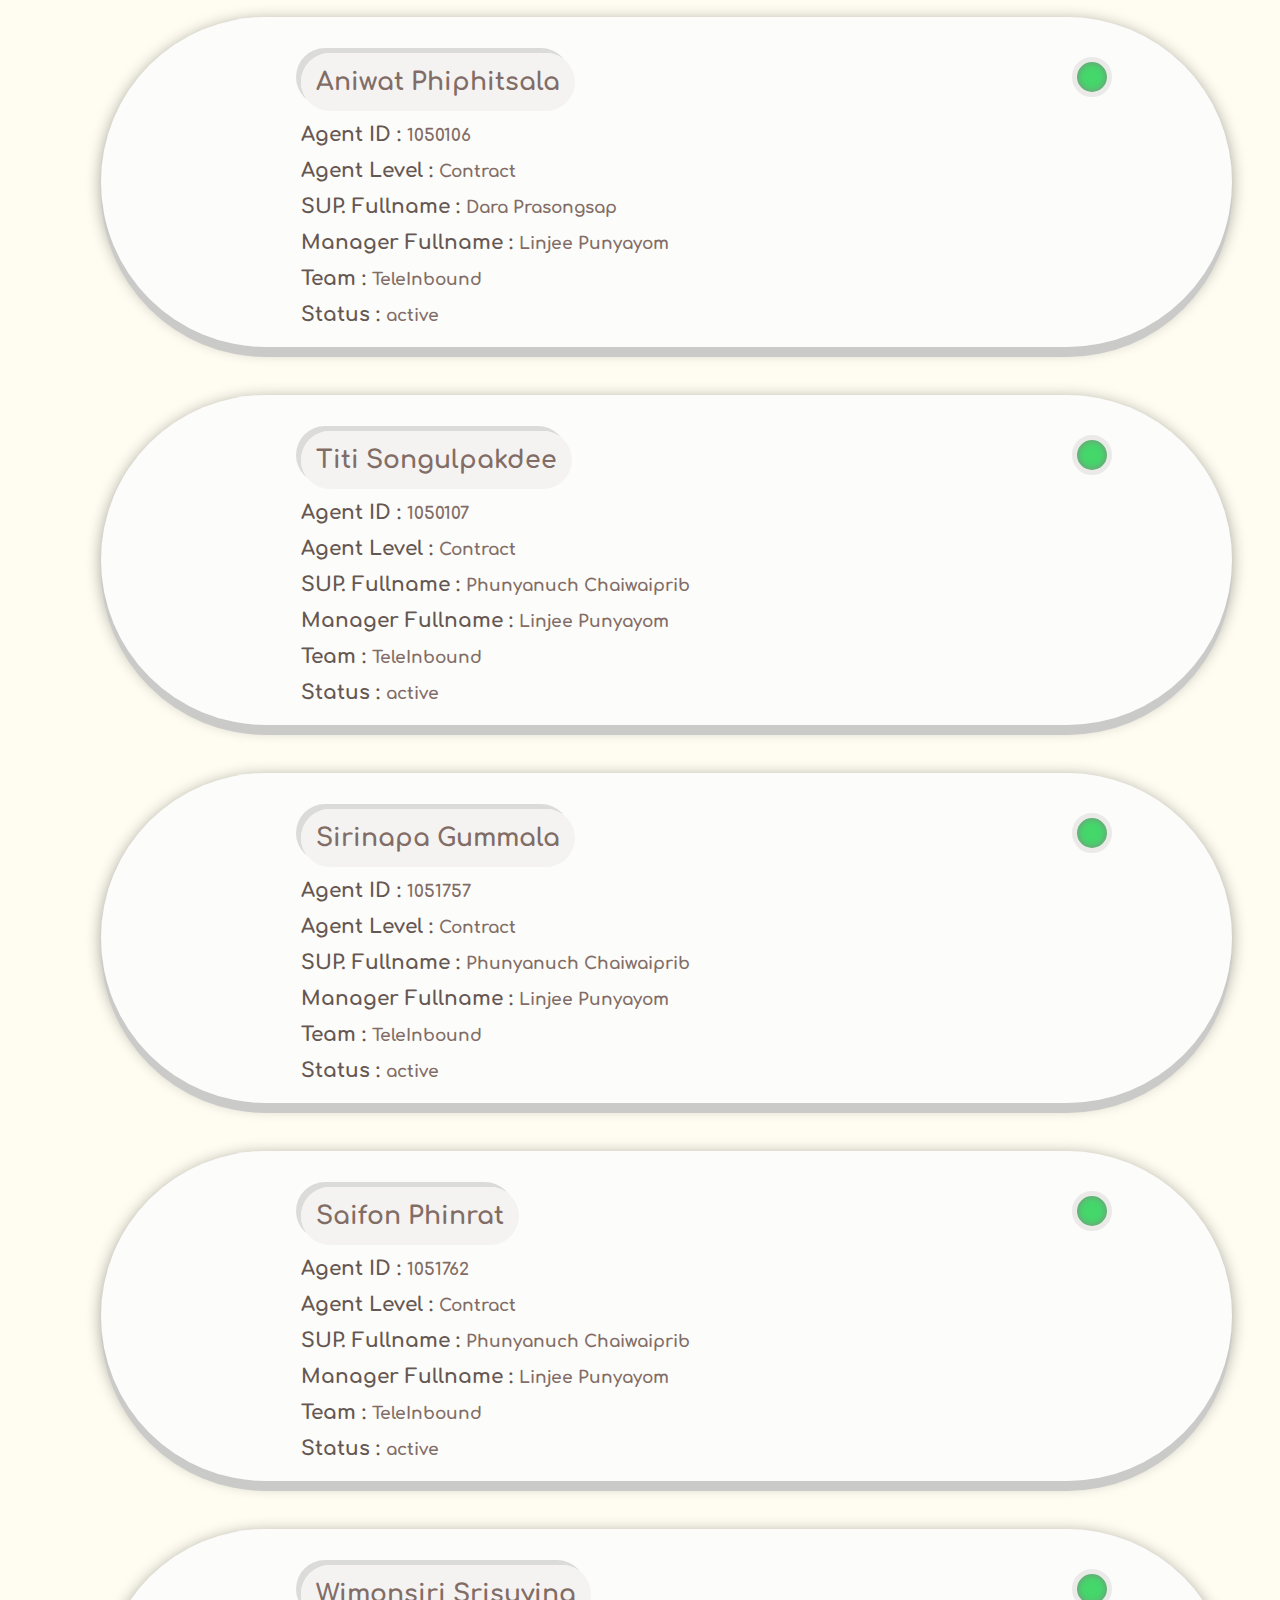
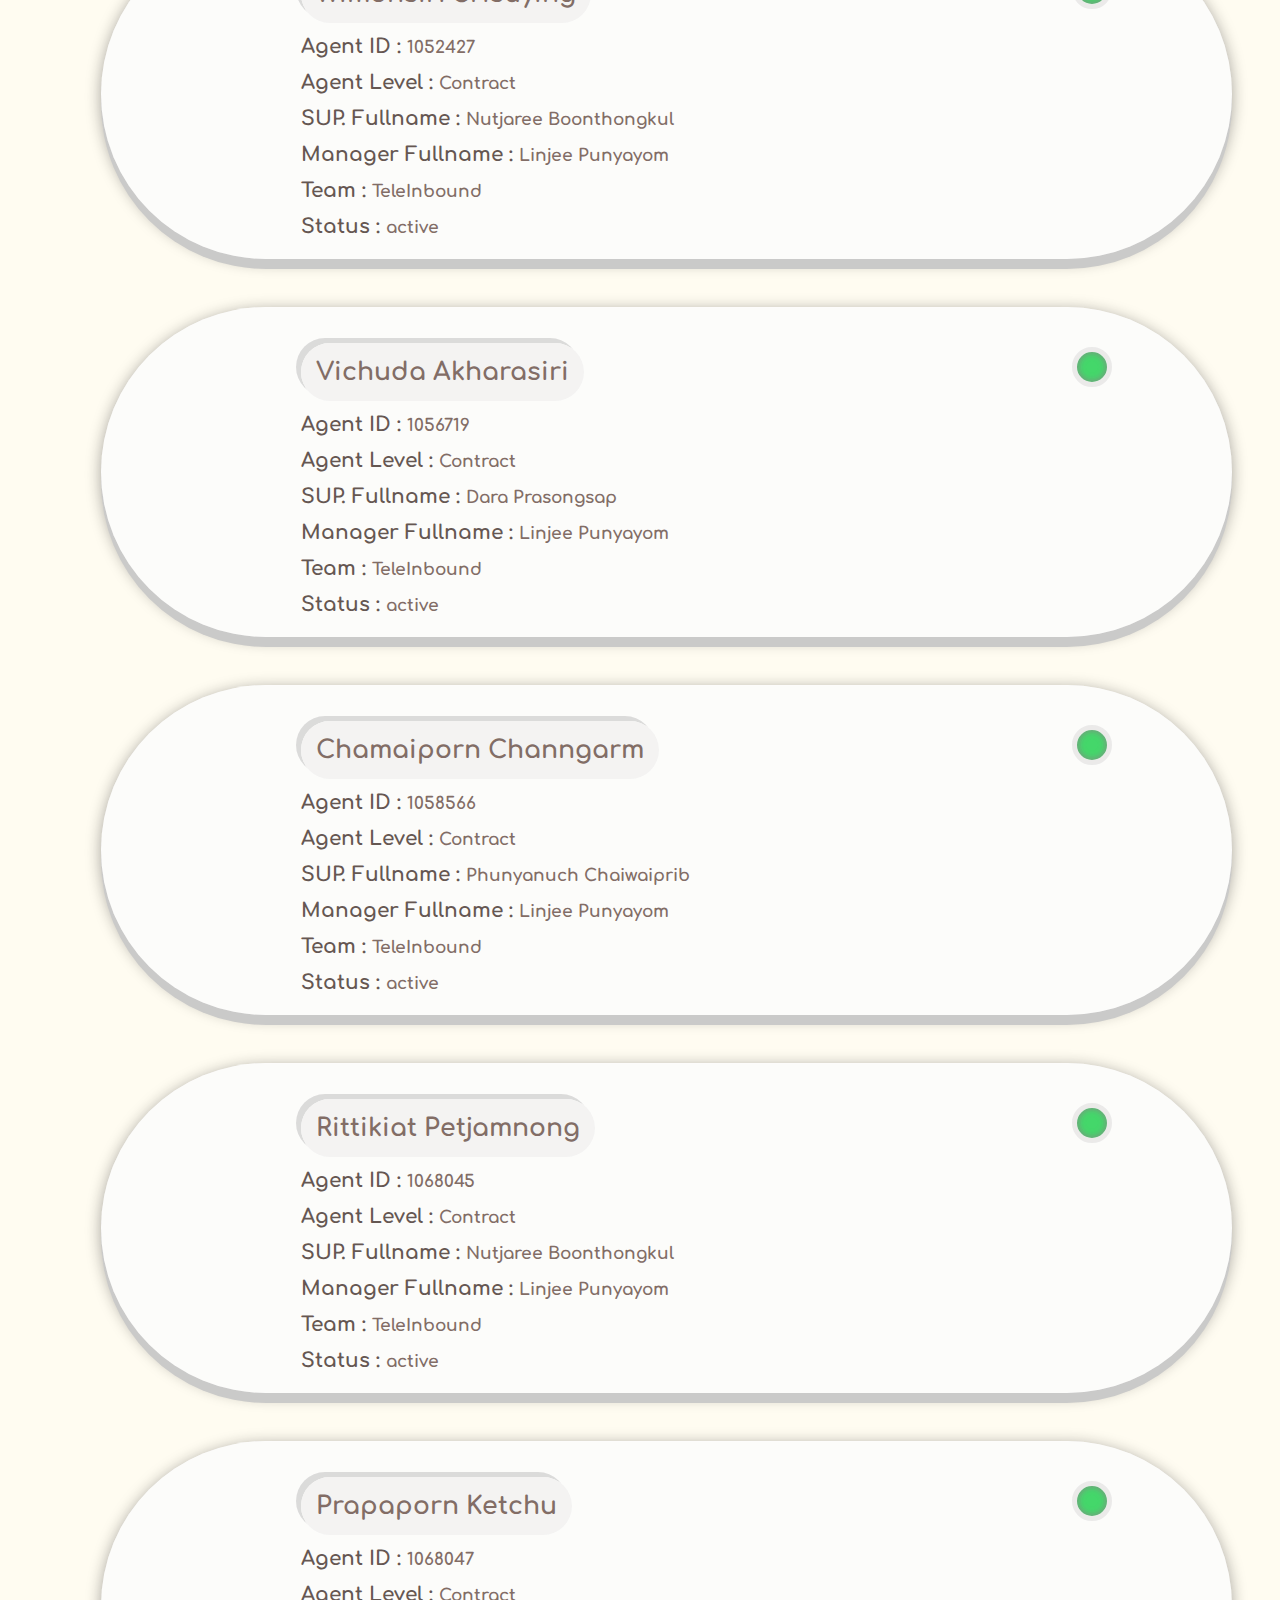
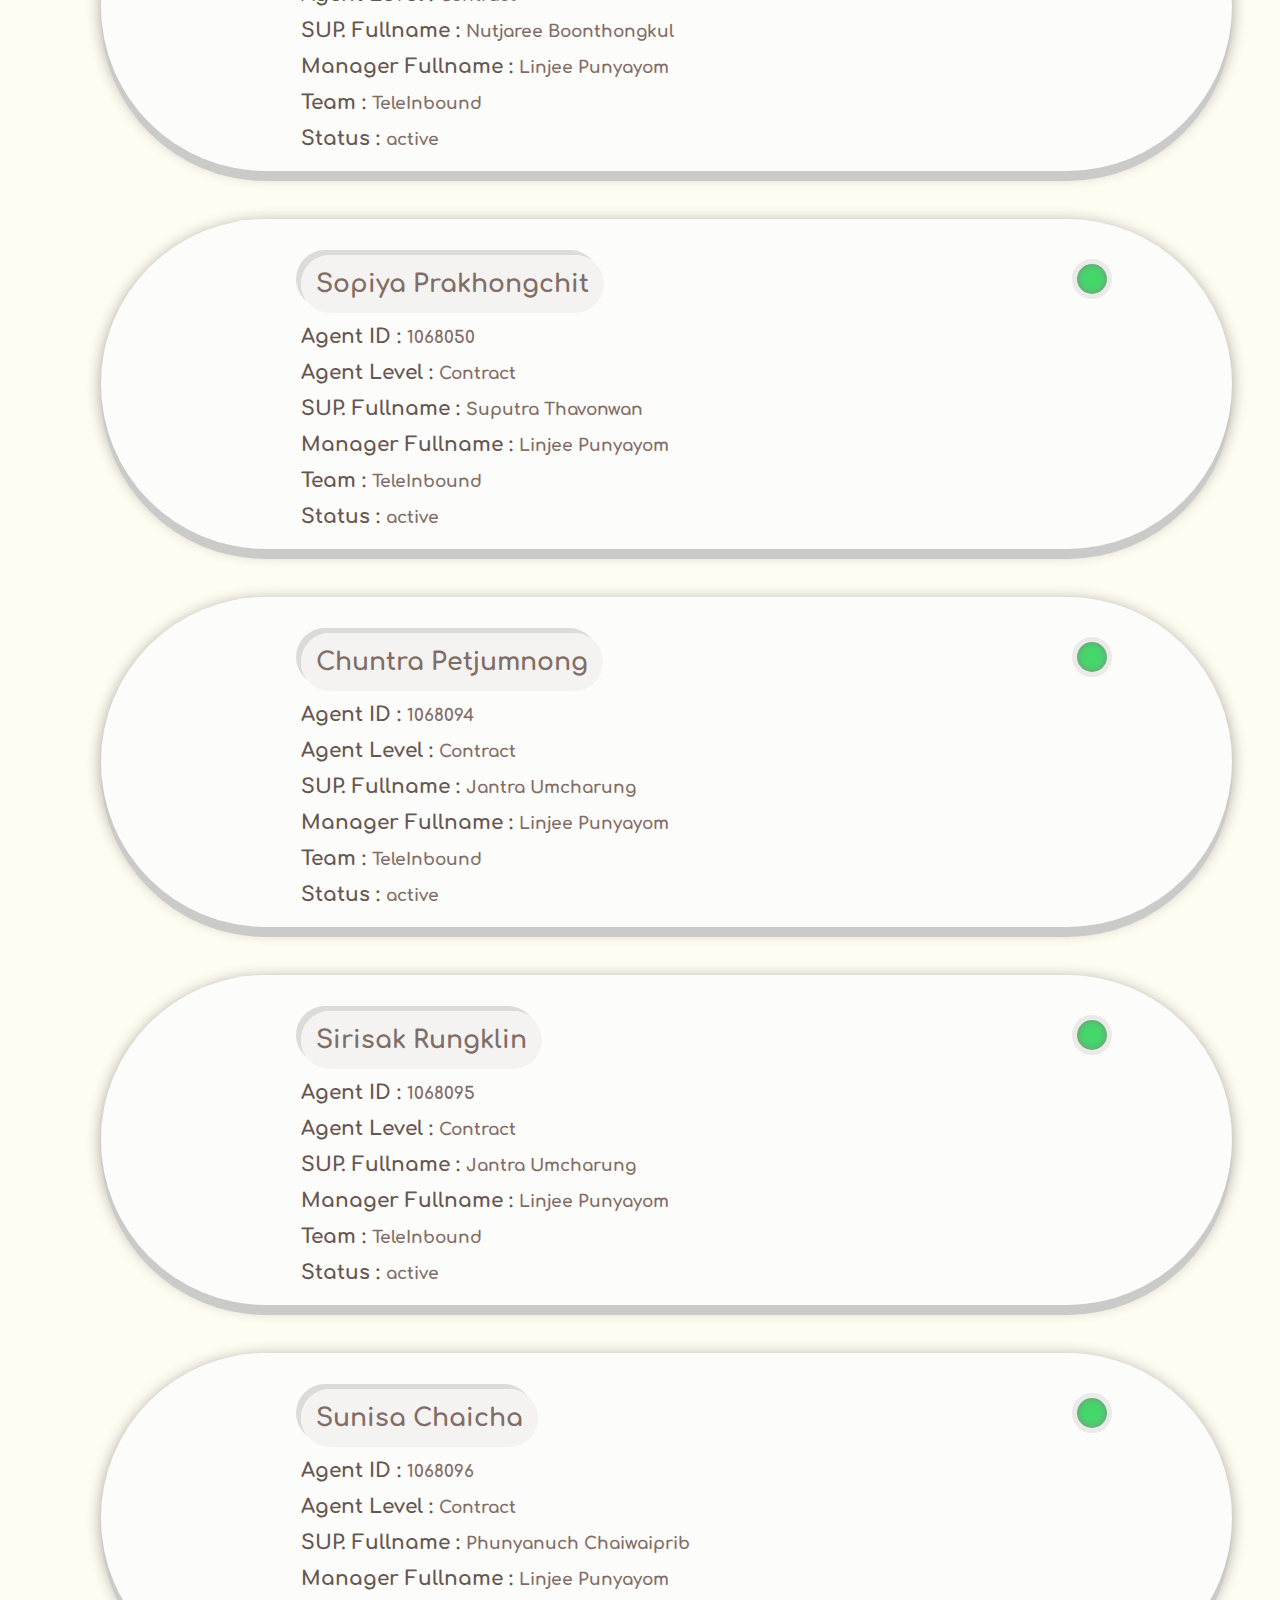
==== commit 36444c21: "search again" ====
--- a/index.html
+++ b/index.html
@@ -206,7 +206,13 @@
               </div>                             
                   <button class="btnsummary" onclick=" window.open('summary.html','_blank')"> Summary</button>
                   <button  class="btnsort" id="btnsort">Sort by SUB</button>
+                  <div class = search>                
+                    <input id="input" list = "list" type="text"placeholder="Search by name">
+                    <datalist id="list"></datalist>  
+                    <img src="img/search.png" id="enter">
+                </div> 
                   <p id="checkstatus">Resign : <input type="checkbox" id="checkbox" checked></p>
+ 
                   <p id="selected">Team > TeleInbound</p>
                   <p id=countlist></p>
             </div>
--- a/css/index.css
+++ b/css/index.css
@@ -7,6 +7,7 @@
     background-size: cover;
 }
 #show{
+    font-family: 'Comfortaa', cursive;
     margin-top: 100px;
     margin-left: 5%;
 }
@@ -128,6 +129,8 @@
   }
   
 .dropdown-content1,.dropdown-content2 ,.dropdown-content3,.dropdown-content4 {
+    animation: growDown 300ms ease-in-out forwards;
+    transform-origin: top center;
     margin-left: 20px;
     margin-top: 10px;
     display: none;
@@ -139,7 +142,17 @@
     border-radius: 25px;
     box-shadow: 0px 10px 0px #c5c5c5, 0px 3px 15px rgba(0,0,0,.4), inset 0px 1px 0px rgba(255,255,255,.3), inset 0px 0px 3px rgba(255,255,255,.5);
   }
-
+  @keyframes growDown {
+    0% {
+      transform: scaleY(0)
+    }
+    80% {
+      transform: scaleY(1.1)
+    }
+    100% {
+      transform: scaleY(1)
+    }
+  }
 .dropdown-content1 a:hover,.dropdown-content2 a:hover,.dropdown-content3 a:hover,.dropdown-content4 a:hover {
       background-color: #ddd;
     }
@@ -226,9 +239,37 @@
     float: right;
 }
 #checkstatus{
+    float: right;
+    margin-top: 2%;
+    margin-right: 10.5%;
     font-size: 15px;    
     display: inline-block;
     color: rgb(163, 156, 153);
 }
 #checkbox{
 }
+#input{
+    width: 150px;
+    color: rgb(163, 156, 153);;
+    font-family: 'Comfortaa', cursive;
+    background-color: transparent;
+    border: transparent;
+    border-bottom: 1px solid rgb(163, 156, 153);
+    }
+.search{
+    font-family: 'Comfortaa', cursive;
+    text-align: right;
+    margin-top: 10;
+    display: inline-block;
+    background-color: transparent;
+    border: transparent;
+}
+#enter{
+    width: 15px;
+    background-image:url(images/search.png);
+    /* background-color: transparent; */
+    border: transparent;
+}
+#enter:hover{
+        cursor: pointer;
+    }